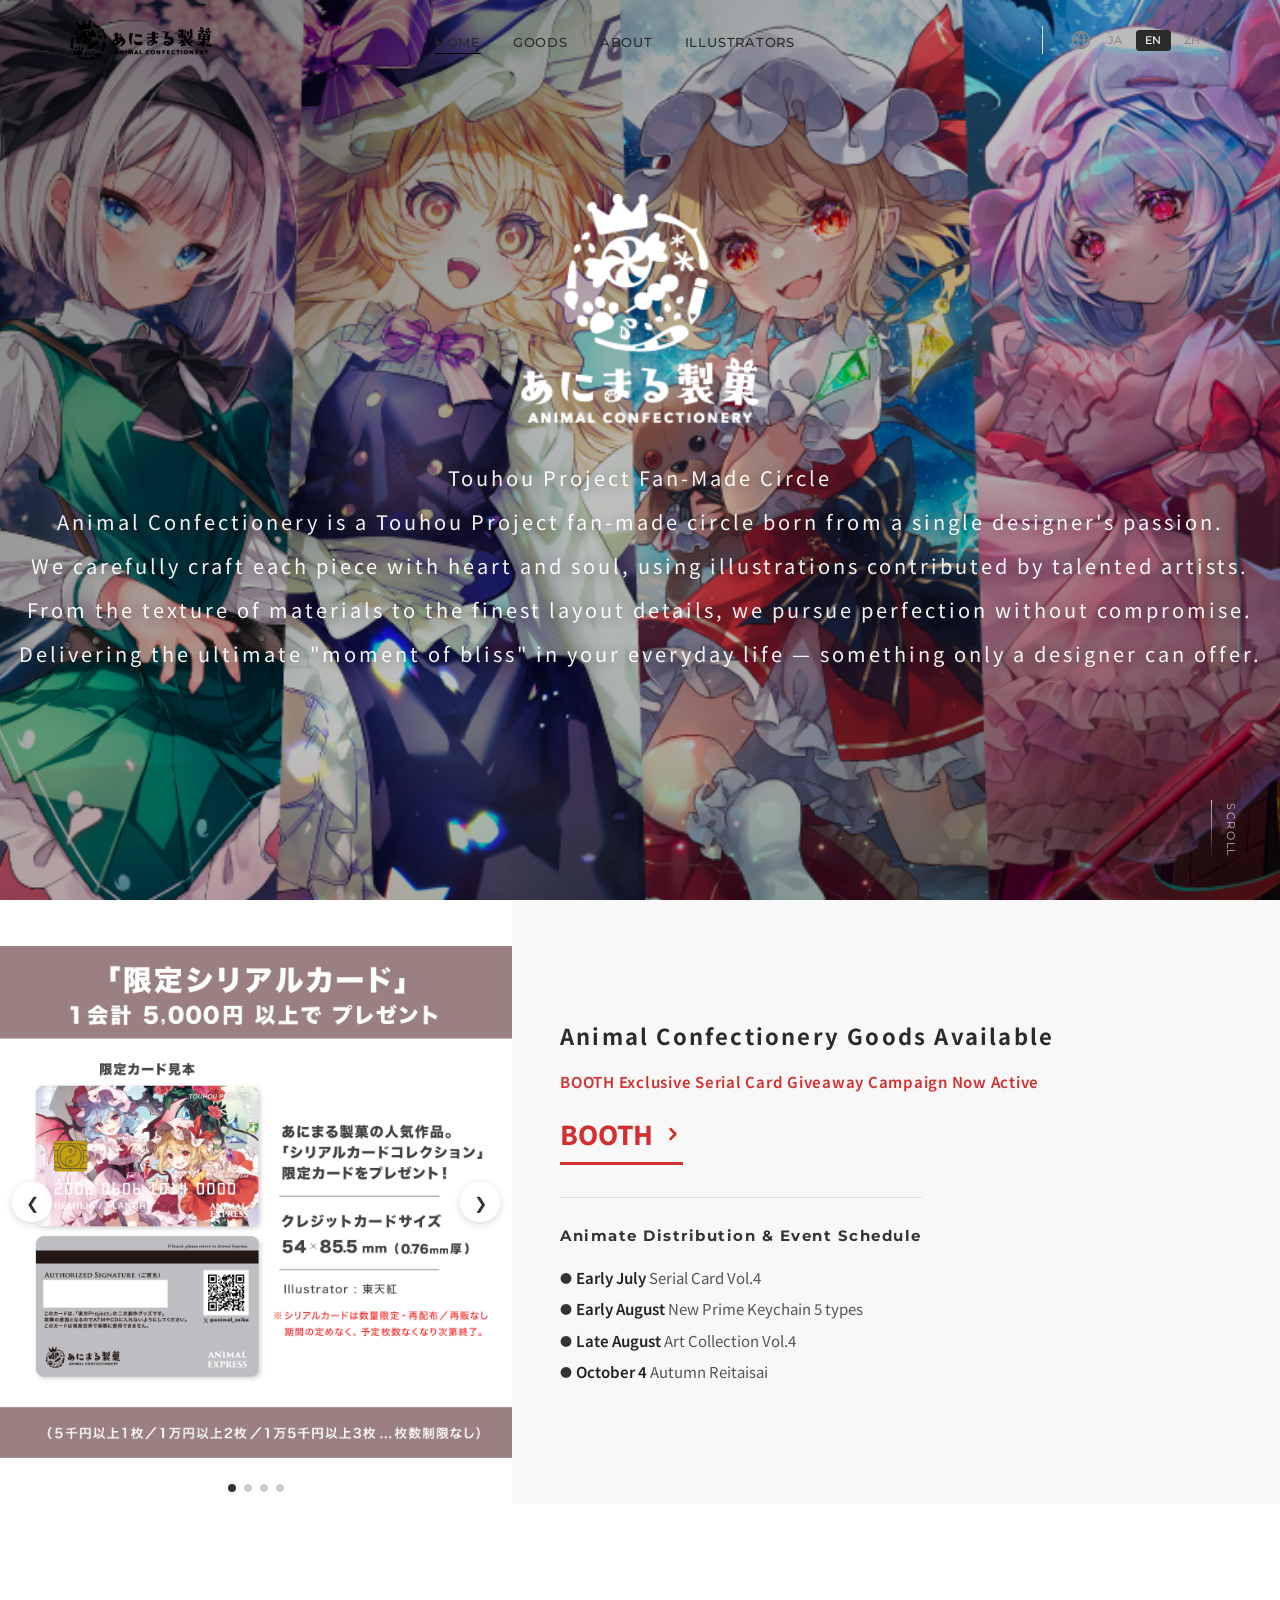
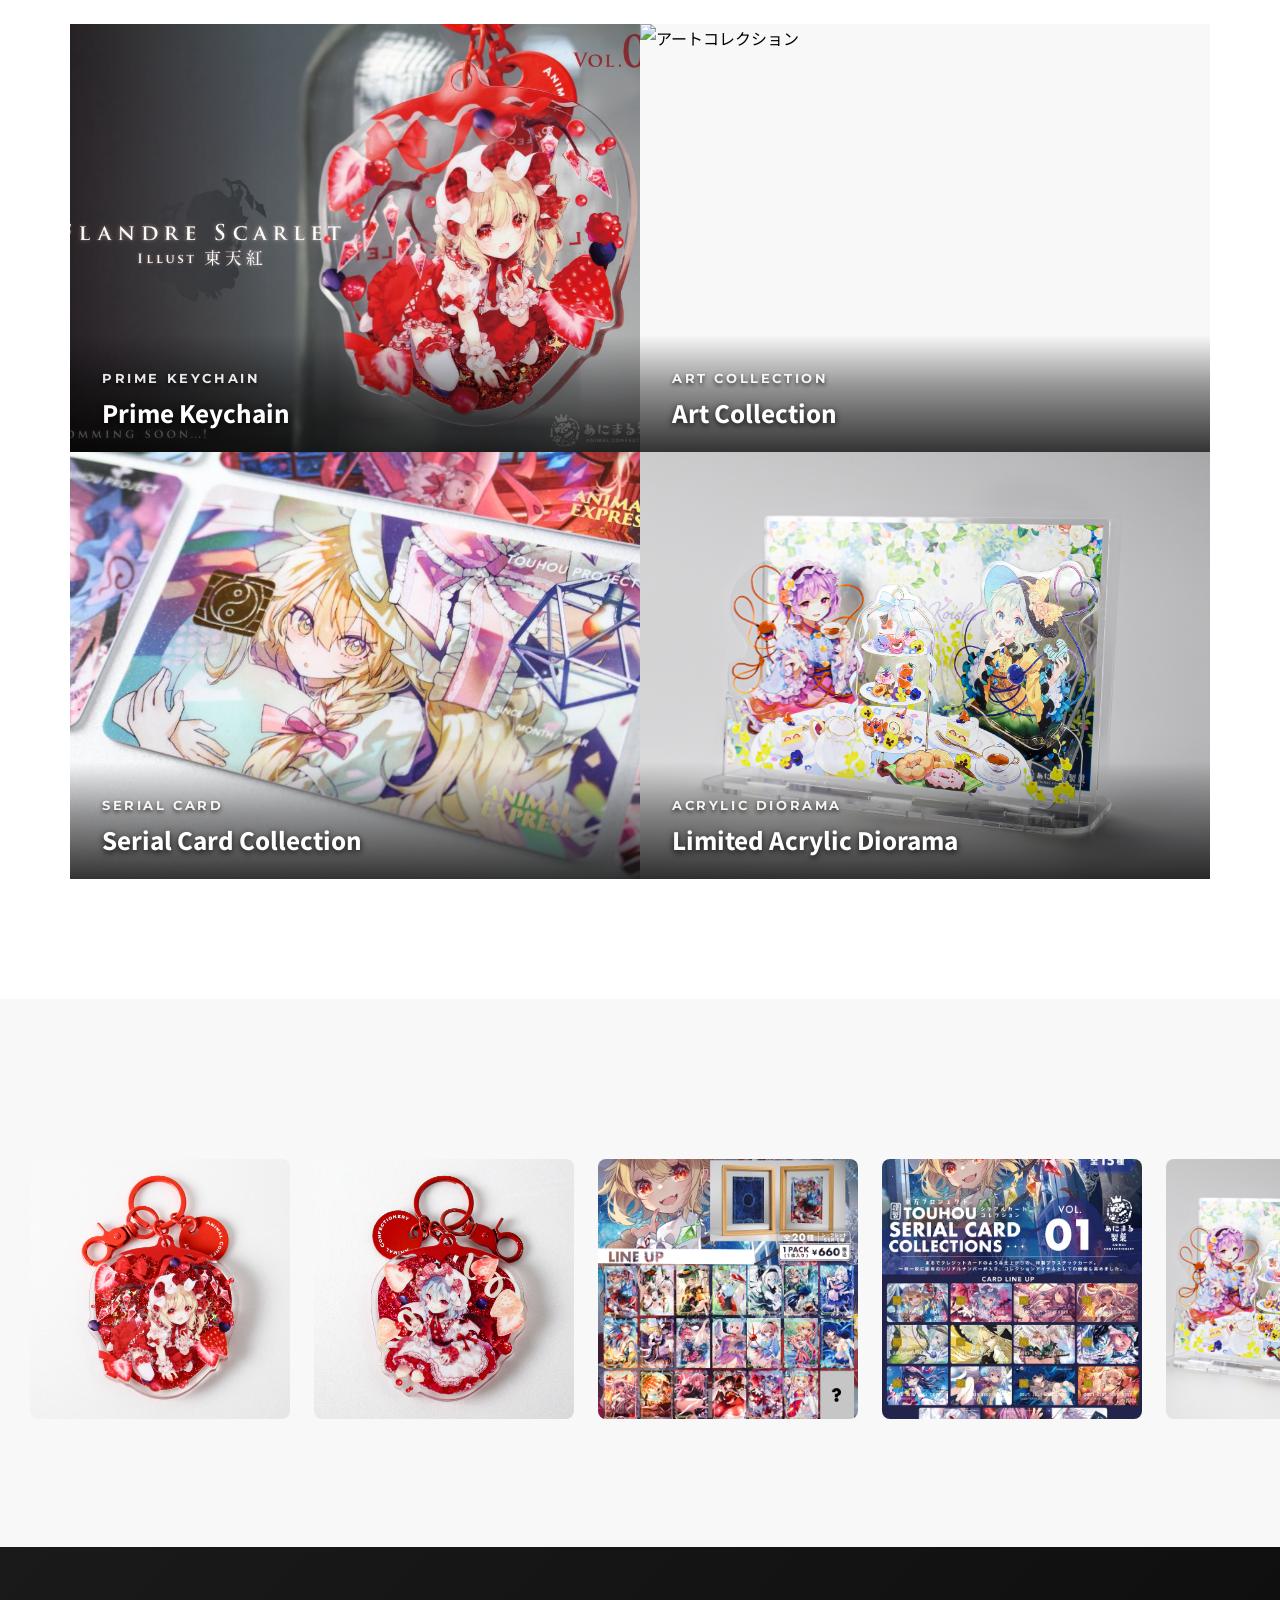
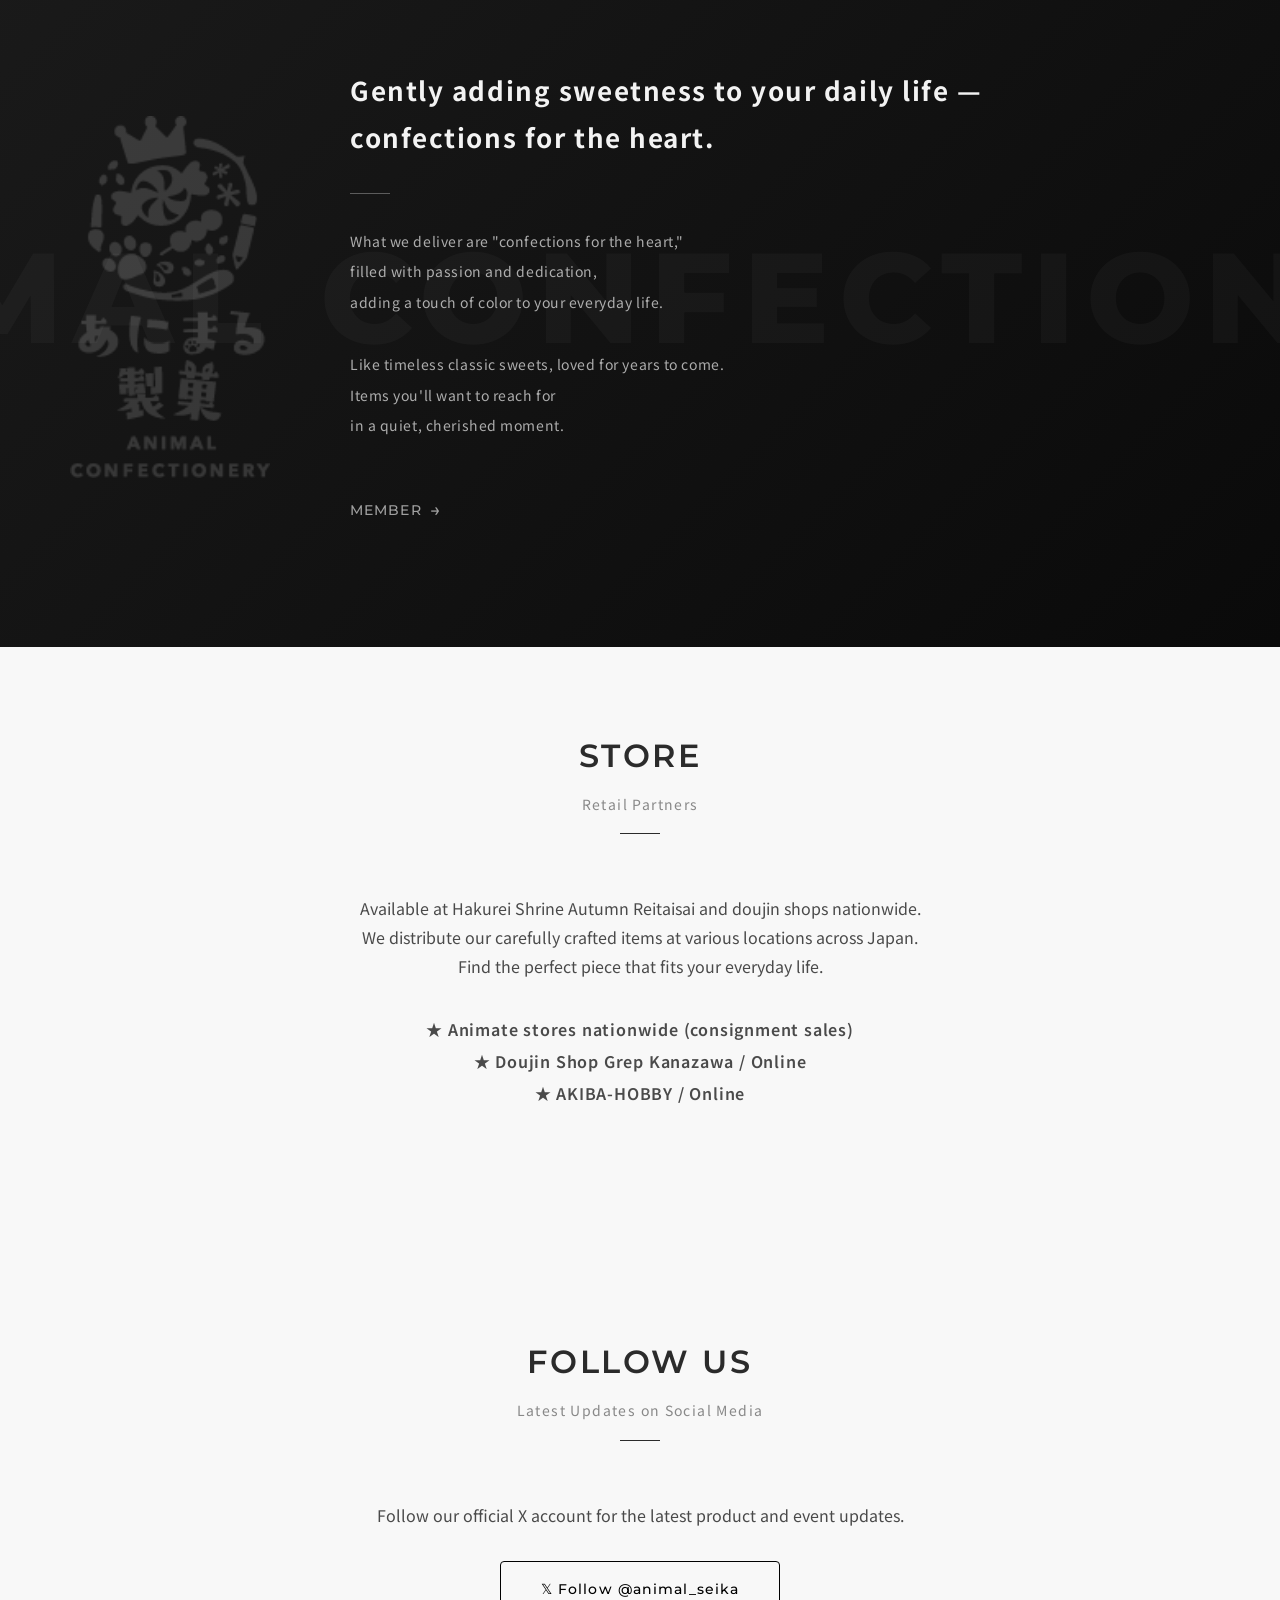
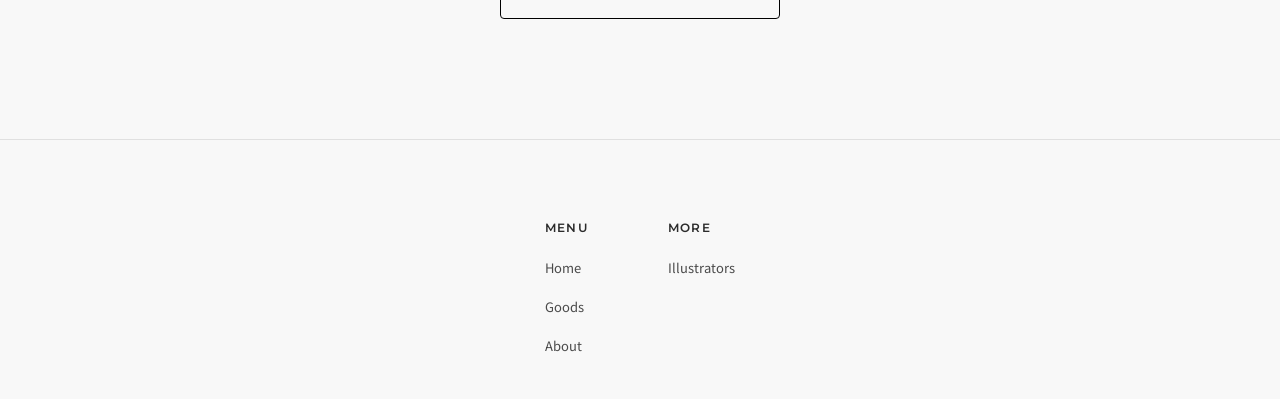
==== index.html @ e7dd7e33 "キャンペーン告知メッセージの微調整（「キャンペーン」の文言を追記）" ====
<!DOCTYPE html>
<html lang="ja">

<head>
  <!-- Google tag (gtag.js) -->
  <script async src="https://www.googletagmanager.com/gtag/js?id=G-QH9BFEZHKK"></script>
  <script>
    window.dataLayer = window.dataLayer || [];
    function gtag() { dataLayer.push(arguments); }
    gtag('js', new Date());

    gtag('config', 'G-QH9BFEZHKK');
  </script>
  <meta charset="UTF-8">
  <meta name="viewport" content="width=device-width, initial-scale=1.0">

  <!-- SEO メタタグ -->
  <title>あにまる製菓 | ANIMAL CONFECTIONERY - 東方Project二次創作グッズサークル</title>
  <meta name="description"
    content="あにまる製菓は東方Project二次創作グッズサークルです。厳選されたイラストとこだわりの質感で、日常にほどける「心の休息」をお届けします。全国のアニメイト様でお取り扱い中。">
  <meta name="keywords"
    content="あにまる製菓, ANIMAL CONFECTIONERY, 東方Project, 二次創作, グッズ, アートコレクション, プライムキーチェーン, 缶バッジ, アニメイト">

  <!-- OGP -->
  <meta property="og:title" content="あにまる製菓 | ANIMAL CONFECTIONERY">
  <meta property="og:description" content="東方Project二次創作グッズサークル。厳選されたイラストとこだわりの質感で、日常にほどける「心の休息」をお届けします。">
  <meta property="og:type" content="website">
  <meta property="og:url" content="https://animal-seika.com/">
  <meta property="og:image" content="rogo/アセット 2.png">
  <meta property="og:site_name" content="あにまる製菓">
  <meta property="og:locale" content="ja_JP">

  <!-- Twitter Card -->
  <meta name="twitter:card" content="summary_large_image">
  <meta name="twitter:site" content="@animal_seika">
  <meta name="twitter:title" content="あにまる製菓 | ANIMAL CONFECTIONERY">
  <meta name="twitter:description" content="東方Project二次創作グッズサークル。厳選されたイラストとこだわりの質感で、日常にほどける「心の休息」をお届けします。">

  <!-- ファビコン -->
  <link rel="icon" href="rogo/アセット 4.png" type="image/png">

  <!-- CSS -->
  <link rel="stylesheet" href="css/style.css?v=2">
  <link rel="stylesheet" href="css/home.css?v=2">

  <!-- 構造化データ (JSON-LD) -->
  <script type="application/ld+json">
  {
    "@context": "https://schema.org",
    "@type": "Organization",
    "name": "あにまる製菓",
    "alternateName": "ANIMAL CONFECTIONERY",
    "description": "東方Project二次創作グッズサークル。厳選されたイラストとこだわりの質感で、日常にほどける「心の休息」をお届けします。",
    "url": "https://animal-seika.com/",
    "logo": "rogo/アセット 2.png",
    "sameAs": [
      "https://x.com/animal_seika",
      "https://animal-seika.booth.pm/"
    ]
  }
  </script>
</head>

<body>

  <!-- ============================================================
       ヘッダー
       ============================================================ -->
  <header class="header header--transparent" id="header">
    <div class="header__inner">
      <a href="index.html" class="header__logo" aria-label="あにまる製菓 トップへ">
        <img src="rogo/アセット 1.png" alt="あにまる製菓 ロゴ" width="180" height="40">
      </a>
      <nav class="nav" aria-label="メインナビゲーション">
        <ul class="nav__list">
          <li><a href="index.html" class="nav__link nav__link--active">Home</a></li>
          <li><a href="products.html" class="nav__link">Goods</a></li>
          <li><a href="about.html" class="nav__link">About</a></li>

          <li><a href="illustrators.html" class="nav__link">Illustrators</a></li>

        </ul>
      </nav>
      <button class="hamburger" id="hamburger" aria-label="メニューを開く" aria-expanded="false">
        <span class="hamburger__line"></span>
        <span class="hamburger__line"></span>
        <span class="hamburger__line"></span>
      </button>
    </div>
  </header>

  <!-- モバイルナビゲーション -->
  <nav class="mobile-nav" id="mobile-nav" aria-label="モバイルナビゲーション">
    <ul class="mobile-nav__list">
      <li class="mobile-nav__item"><a href="index.html" class="mobile-nav__link">Home</a></li>
      <li class="mobile-nav__item"><a href="products.html" class="mobile-nav__link">Goods</a></li>
      <li class="mobile-nav__item"><a href="about.html" class="mobile-nav__link">About</a></li>

      <li class="mobile-nav__item"><a href="illustrators.html" class="mobile-nav__link">Illustrators</a></li>

    </ul>
  </nav>

  <!-- ============================================================
       メインコンテンツ
       ============================================================ -->
  <main>

    <!-- ── ヒーローセクション（フルスクリーン） ── -->
    <section class="home-hero" id="hero">
      <div class="home-hero__slider" id="hero-slider">
        <div class="home-hero__slide home-hero__slide--active" style="background-image:url('ヒーローセクション/ヘッダー.jpg');">
        </div>
        <div class="home-hero__slide" style="background-image:url('ヒーローセクション/IMG_4796.jpg');"></div>
        <div class="home-hero__slide" style="background-image:url('ヒーローセクション/IMG_4798.jpg');">
        </div>
        <div class="home-hero__slide" style="background-image:url('ヒーローセクション/IMG_4800.jpg');">
        </div>
      </div>
      <!-- ヒーローオーバーレイ -->
      <div class="home-hero__overlay">
        <div class="home-hero__content">
          <img src="rogo/アセット 3.png" alt="あにまる製菓" class="home-hero__logo">
          <p class="home-hero__catch" data-i18n="home.hero.catch">
            東方project二次創作サークル<br>
            あにまる製菓は、一人のデザイナーの「好き」から始まった東方Project二次創作サークルです。<br>
            絵師様からご寄稿頂いたイラストを、デザイナーが魂を込めて、一品一品丁寧に仕立てます。<br>
            素材の質感からレイアウトの細部まで、納得いくまでこだわり抜く。<br>
            デザイナーだからこそ届けられる、日常にほどける「最高の休息」をあなたに。
          </p>
        </div>
      </div>
      <!-- スクロール誘導 -->
      <a href="#topics" class="home-hero__scroll">
        <span>SCROLL</span>
        <span class="home-hero__scroll-line"></span>
      </a>
    </section>

    <!-- ── TOPICSセクション ── -->
    <section class="home-topics" id="topics">
      <div class="home-topics__inner">

        <!-- 左：スライダー（3月 → 4月） -->
        <div class="home-topics__main" id="topics-slider" style="position: relative; overflow: hidden;">
          <div id="topics-slider-track"
            style="display: flex; width: 400%; transition: transform 0.6s cubic-bezier(0.25, 1, 0.5, 1); height: 100%;">

            <!-- スライド 1: 限定シリアルカードキャンペーン -->
            <div
              style="width: calc(100% / 4); flex-shrink: 0; height: 100%; background: #fff; display: flex; align-items: center; justify-content: center; padding: 0;">
              <img src="イベント/限定シリアルカード.jpg" alt="限定シリアルカード" style="width: 100%; height: 100%; object-fit: contain;">
            </div>

            <!-- スライド 2: 東天紅シリアルカードBOXキャンペーン -->
            <div
              style="width: calc(100% / 4); flex-shrink: 0; height: 100%; background: #fff; display: flex; align-items: center; justify-content: center; padding: 0;">
              <img src="イベント/c24a9b073c1451b1.jpg" alt="東天紅シリアルカードコレクション" style="width: 100%; height: 100%; object-fit: contain;">
            </div>

            <!-- スライド 3: 7月カレンダー -->
            <div
              style="width: calc(100% / 4); flex-shrink: 0; height: 100%; background: #fff; display: flex; align-items: center; justify-content: center; padding: 32px;">
              <div style="width: 100%; max-width: 380px;">
                <div
                  style="text-align: center; font-family: 'Montserrat', sans-serif; font-weight: 700; font-size: 20px; color: #222; margin-bottom: 20px; letter-spacing: 0.08em;">
                  July <span style="font-size: 28px;">7</span> <span
                    style="font-size: 14px; font-weight: 400; color: #999;">2026</span>
                </div>
                <table
                  style="width: 100%; text-align: center; border-collapse: collapse; font-size: 15px; color: #444; font-family: 'Montserrat', 'Noto Sans JP', sans-serif;">
                  <thead>
                    <tr style="border-bottom: 2px solid #e0e0e0;">
                      <th style="color: #d32f2f; font-weight: 600; padding: 8px 4px;" data-i18n="cal.sun">日</th>
                      <th style="font-weight: 600; padding: 8px 4px;" data-i18n="cal.mon">月</th>
                      <th style="font-weight: 600; padding: 8px 4px;" data-i18n="cal.tue">火</th>
                      <th style="font-weight: 600; padding: 8px 4px;" data-i18n="cal.wed">水</th>
                      <th style="font-weight: 600; padding: 8px 4px;" data-i18n="cal.thu">木</th>
                      <th style="font-weight: 600; padding: 8px 4px;" data-i18n="cal.fri">金</th>
                      <th style="color: #1976d2; font-weight: 600; padding: 8px 4px;" data-i18n="cal.sat">土</th>
                    </tr>
                  </thead>
                  <tbody>
                    <tr>
                      <td style="padding: 10px 4px;"></td>
                      <td style="padding: 10px 4px;"></td>
                      <td style="padding: 10px 4px;"></td>
                      <td style="padding: 10px 4px;">1</td>
                      <td style="padding: 10px 4px;">2</td>
                      <td style="padding: 10px 4px;">3</td>
                      <td style="color: #1976d2; padding: 10px 4px;">4</td>
                    </tr>
                    <tr>
                      <td style="color: #d32f2f; padding: 10px 4px;">5</td>
                      <td style="padding: 10px 4px;">6</td>
                      <td style="padding: 10px 4px;">7</td>
                      <td style="padding: 10px 4px;">8</td>
                      <td style="padding: 10px 4px;">9</td>
                      <td style="padding: 10px 4px;">10</td>
                      <td style="color: #1976d2; padding: 10px 4px;">11</td>
                    </tr>
                    <tr>
                      <td style="color: #d32f2f; padding: 10px 4px;">12</td>
                      <td style="padding: 10px 4px;">13</td>
                      <td style="padding: 10px 4px;">14</td>
                      <td style="padding: 10px 4px;">15</td>
                      <td style="padding: 10px 4px;">16</td>
                      <td style="padding: 10px 4px;">17</td>
                      <td style="color: #1976d2; padding: 10px 4px;">18</td>
                    </tr>
                    <tr>
                      <td style="color: #d32f2f; padding: 10px 4px;">19</td>
                      <td style="color: #d32f2f; padding: 10px 4px;">20</td>
                      <td style="padding: 10px 4px;">21</td>
                      <td style="padding: 10px 4px;">22</td>
                      <td style="padding: 10px 4px;">23</td>
                      <td style="padding: 10px 4px;">24</td>
                      <td style="color: #1976d2; padding: 10px 4px;">25</td>
                    </tr>
                    <tr>
                      <td style="color: #d32f2f; padding: 10px 4px;">26</td>
                      <td style="padding: 10px 4px;">27</td>
                      <td style="padding: 10px 4px;">28</td>
                      <td style="padding: 10px 4px;">29</td>
                      <td style="padding: 10px 4px;">30</td>
                      <td style="padding: 10px 4px;">31</td>
                      <td></td>
                    </tr>
                    <tr>
                      <td style="padding: 10px 4px;">&nbsp;</td>
                      <td></td>
                      <td></td>
                      <td></td>
                      <td></td>
                      <td></td>
                      <td></td>
                    </tr>
                  </tbody>
                </table>
              </div>
            </div>

            <!-- スライド 4: 8月カレンダー -->
            <div
              style="width: calc(100% / 4); flex-shrink: 0; height: 100%; background: #fff; display: flex; align-items: center; justify-content: center; padding: 32px;">
              <div style="width: 100%; max-width: 380px;">
                <div
                  style="text-align: center; font-family: 'Montserrat', sans-serif; font-weight: 700; font-size: 20px; color: #222; margin-bottom: 20px; letter-spacing: 0.08em;">
                  August <span style="font-size: 28px;">8</span> <span
                    style="font-size: 14px; font-weight: 400; color: #999;">2026</span>
                </div>
                <table
                  style="width: 100%; text-align: center; border-collapse: collapse; font-size: 15px; color: #444; font-family: 'Montserrat', 'Noto Sans JP', sans-serif;">
                  <thead>
                    <tr style="border-bottom: 2px solid #e0e0e0;">
                      <th style="color: #d32f2f; font-weight: 600; padding: 8px 4px;" data-i18n="cal.sun">日</th>
                      <th style="font-weight: 600; padding: 8px 4px;" data-i18n="cal.mon">月</th>
                      <th style="font-weight: 600; padding: 8px 4px;" data-i18n="cal.tue">火</th>
                      <th style="font-weight: 600; padding: 8px 4px;" data-i18n="cal.wed">水</th>
                      <th style="font-weight: 600; padding: 8px 4px;" data-i18n="cal.thu">木</th>
                      <th style="font-weight: 600; padding: 8px 4px;" data-i18n="cal.fri">金</th>
                      <th style="color: #1976d2; font-weight: 600; padding: 8px 4px;" data-i18n="cal.sat">土</th>
                    </tr>
                  </thead>
                  <tbody>
                    <tr>
                      <td style="padding: 10px 4px;"></td>
                      <td style="padding: 10px 4px;"></td>
                      <td style="padding: 10px 4px;"></td>
                      <td style="padding: 10px 4px;"></td>
                      <td style="padding: 10px 4px;"></td>
                      <td style="padding: 10px 4px;"></td>
                      <td style="color: #1976d2; padding: 10px 4px;">1</td>
                    </tr>
                    <tr>
                      <td style="color: #d32f2f; padding: 10px 4px;">2</td>
                      <td style="padding: 10px 4px;">3</td>
                      <td style="padding: 10px 4px;">4</td>
                      <td style="padding: 10px 4px;">5</td>
                      <td style="padding: 10px 4px;">6</td>
                      <td style="padding: 10px 4px;">7</td>
                      <td style="color: #1976d2; padding: 10px 4px;">8</td>
                    </tr>
                    <tr>
                      <td style="color: #d32f2f; padding: 10px 4px;">9</td>
                      <td style="padding: 10px 4px;">10</td>
                      <td style="color: #d32f2f; padding: 10px 4px;">11</td>
                      <td style="padding: 10px 4px;">12</td>
                      <td style="padding: 10px 4px;">13</td>
                      <td style="padding: 10px 4px;">14</td>
                      <td style="color: #1976d2; padding: 10px 4px;">15</td>
                    </tr>
                    <tr>
                      <td style="color: #d32f2f; padding: 10px 4px;">16</td>
                      <td style="padding: 10px 4px;">17</td>
                      <td style="padding: 10px 4px;">18</td>
                      <td style="padding: 10px 4px;">19</td>
                      <td style="padding: 10px 4px;">20</td>
                      <td style="padding: 10px 4px;">21</td>
                      <td style="color: #1976d2; padding: 10px 4px;">22</td>
                    </tr>
                    <tr>
                      <td style="color: #d32f2f; padding: 10px 4px;">23</td>
                      <td style="padding: 10px 4px;">24</td>
                      <td style="padding: 10px 4px;">25</td>
                      <td style="padding: 10px 4px;">26</td>
                      <td style="padding: 10px 4px;">27</td>
                      <td style="padding: 10px 4px;">28</td>
                      <td style="color: #1976d2; padding: 10px 4px;">29</td>
                    </tr>
                    <tr>
                      <td style="color: #d32f2f; padding: 10px 4px;">30</td>
                      <td style="padding: 10px 4px;">31</td>
                      <td></td>
                      <td></td>
                      <td></td>
                      <td></td>
                      <td></td>
                    </tr>
                    <tr>
                      <td style="padding: 10px 4px;">&nbsp;</td>
                      <td></td>
                      <td></td>
                      <td></td>
                      <td></td>
                      <td></td>
                      <td></td>
                    </tr>
                  </tbody>
                </table>
              </div>
            </div>

          </div>

          <!-- スライダー操作ボタン -->
          <button id="topics-slider-prev" aria-label="前のスライド"
            style="position: absolute; left: 12px; top: 50%; transform: translateY(-50%); width: 40px; height: 40px; border-radius: 50%; background: rgba(255,255,255,0.9); box-shadow: 0 2px 8px rgba(0,0,0,0.15); border: none; font-size: 16px; cursor: pointer; color: #333; z-index: 10; display: flex; justify-content: center; align-items: center; transition: all 0.3s;"
            onmouseover="this.style.background='#fff'; this.style.transform='translateY(-50%) scale(1.1)';"
            onmouseout="this.style.background='rgba(255,255,255,0.9)'; this.style.transform='translateY(-50%) scale(1)';">❮</button>
          <button id="topics-slider-next" aria-label="次のスライド"
            style="position: absolute; right: 12px; top: 50%; transform: translateY(-50%); width: 40px; height: 40px; border-radius: 50%; background: rgba(255,255,255,0.9); box-shadow: 0 2px 8px rgba(0,0,0,0.15); border: none; font-size: 16px; cursor: pointer; color: #333; z-index: 10; display: flex; justify-content: center; align-items: center; transition: all 0.3s;"
            onmouseover="this.style.background='#fff'; this.style.transform='translateY(-50%) scale(1.1)';"
            onmouseout="this.style.background='rgba(255,255,255,0.9)'; this.style.transform='translateY(-50%) scale(1)';">❯</button>

          <!-- スライドインジケーター -->
          <div id="topics-slider-dots"
            style="position: absolute; bottom: 12px; left: 50%; transform: translateX(-50%); display: flex; gap: 8px; z-index: 10;">
            <span class="slider-dot"
              style="width: 8px; height: 8px; border-radius: 50%; background: #333; cursor: pointer; transition: all 0.3s;"></span>
            <span class="slider-dot"
              style="width: 8px; height: 8px; border-radius: 50%; background: #ccc; cursor: pointer; transition: all 0.3s;"></span>
            <span class="slider-dot"
              style="width: 8px; height: 8px; border-radius: 50%; background: #ccc; cursor: pointer; transition: all 0.3s;"></span>
            <span class="slider-dot"
              style="width: 8px; height: 8px; border-radius: 50%; background: #ccc; cursor: pointer; transition: all 0.3s;"></span>
          </div>

          <!-- スライダー用スクリプト -->
          <script>
            document.addEventListener('DOMContentLoaded', function () {
              const track = document.getElementById('topics-slider-track');
              const prevBtn = document.getElementById('topics-slider-prev');
              const nextBtn = document.getElementById('topics-slider-next');
              const dots = document.querySelectorAll('#topics-slider-dots .slider-dot');
              const totalSlides = 4;
              let current = 0;

              function goTo(index) {
                current = index;
                // 各スライドは全体幅の1/4なので、パーセント = index * (100 / 4)
                track.style.transform = 'translateX(-' + (current * (100 / 4)) + '%)';
                dots.forEach(function (dot, i) {
                  dot.style.background = (i === current) ? '#333' : '#ccc';
                });
              }

              prevBtn.addEventListener('click', function () {
                goTo(current <= 0 ? totalSlides - 1 : current - 1);
              });
              nextBtn.addEventListener('click', function () {
                goTo(current >= totalSlides - 1 ? 0 : current + 1);
              });
              dots.forEach(function (dot, i) {
                dot.addEventListener('click', function () { goTo(i); });
              });
            });
          </script>
        </div>

        <!-- 右：テキスト＆注釈（固定表示） -->
        <div class="home-topics__side"
          style="display: flex; flex-direction: column; justify-content: center; padding: 32px 48px; text-align: left; align-items: flex-start;">
          <h2 class="home-topics__heading" style="text-align: left; margin-bottom: 8px;">
            <span class="home-topics__heading-ja" data-i18n="home.topics.goods"
              style="font-size: 22px; font-weight: 700; color: var(--color-heading); letter-spacing: 0.1em; line-height: 1.5; margin: 0; display: block; margin-bottom: 8px;">あにまる製菓グッズ頒布中</span>
          </h2>
          <!-- BOOTH限定キャンペーンメッセージ -->
          <div data-i18n="home.topics.sub_message" style="font-size: 15px; font-weight: 600; color: #d32f2f; margin-bottom: 16px; letter-spacing: 0.05em;">
            BOOTH限定シリアルカードプレゼントキャンペーン開催中
          </div>
          <a href="https://animal-seika.booth.pm/" target="_blank" rel="noopener noreferrer"
            style="display: inline-flex; align-items: center; gap: 8px; margin-bottom: 32px; font-size: 26px; font-weight: 800; color: #d32f2f; text-decoration: none; border-bottom: 3px solid #d32f2f; padding-bottom: 4px; transition: opacity 0.3s ease;"
            onmouseover="this.style.opacity=0.6" onmouseout="this.style.opacity=1">
            BOOTH
            <svg width="20" height="20" viewBox="0 0 24 24" fill="none" stroke="currentColor" stroke-width="3"
              stroke-linecap="round" stroke-linejoin="round" style="margin-left: 2px;">
              <polyline points="9 18 15 12 9 6"></polyline>
            </svg>
          </a>

          <!-- 注釈スペース（常に表示） -->
          <div style="border-top: 1px solid #e0e0e0; padding-top: 24px;">
            <div data-i18n="home.topics.schedule.title"
              style="font-family: 'Montserrat', 'Noto Sans JP', sans-serif; font-weight: 700; font-size: 15px; color: #333; letter-spacing: 0.1em; margin-bottom: 16px;">
              アニメイト頒布・イベントSchedule</div>
            <ul style="list-style: none; padding: 0; margin: 0; font-size: 15px; color: #555; line-height: 1.7;">
              <li style="padding-left: 16px; position: relative; margin-bottom: 6px;">
                <span style="position: absolute; left: 0; top: 3px; font-size: 12px; color: #333;">●</span>
                <span data-i18n="home.topics.schedule.new1"><span style="font-weight: 600; color: #222;">7月上旬</span> シリアルカードVol.4</span>
              </li>
              <li style="padding-left: 16px; position: relative; margin-bottom: 6px;">
                <span style="position: absolute; left: 0; top: 3px; font-size: 12px; color: #333;">●</span>
                <span data-i18n="home.topics.schedule.new2"><span style="font-weight: 600; color: #222;">8月上旬</span> プライムキーチェーン新作5種</span>
              </li>
              <li style="padding-left: 16px; position: relative; margin-bottom: 6px;">
                <span style="position: absolute; left: 0; top: 3px; font-size: 12px; color: #333;">●</span>
                <span data-i18n="home.topics.schedule.new3"><span style="font-weight: 600; color: #222;">8月下旬</span> アートコレクション第4弾</span>
              </li>
              <li style="padding-left: 16px; position: relative;">
                <span style="position: absolute; left: 0; top: 3px; font-size: 12px; color: #333;">●</span>
                <span data-i18n="home.topics.schedule.event1"><span style="font-weight: 600; color: #222;">10月4日</span> 博麗神社秋季例大祭</span>
              </li>
            </ul>
          </div>
        </div>

      </div>
    </section>

    <!-- ── LINE UP（商品カテゴリ） ── -->
    <section class="home-lineup fade-in" id="lineup">
      <div class="home-lineup__grid">
        <!-- カテゴリカード 1 -->
        <a href="products.html?category=keychain" class="home-lineup__card">
          <div class="home-lineup__card-img">
            <img src="images/products/keychain/e5d7de2c-8a97-4b91-877f-d97f988c6e48.jpg" alt="プライムキーチェーン"
              loading="lazy">
          </div>
          <div class="home-lineup__card-body">
            <span class="home-lineup__card-en">PRIME KEYCHAIN</span>
            <h3 class="home-lineup__card-title" data-i18n="home.lineup.keychain">プライムキーチェーン</h3>
          </div>
        </a>
        <!-- カテゴリカード 2 -->
        <a href="products.html?category=art" class="home-lineup__card">
          <div class="home-lineup__card-img">
            <img src="images/products/art/IMG_3992.jpg" alt="アートコレクション" loading="lazy">
          </div>
          <div class="home-lineup__card-body">
            <span class="home-lineup__card-en">ART COLLECTION</span>
            <h3 class="home-lineup__card-title" data-i18n="home.lineup.art">アートコレクション</h3>
          </div>
        </a>
        <!-- カテゴリカード 3 -->
        <a href="products.html?category=serial" class="home-lineup__card">
          <div class="home-lineup__card-img">
            <img src="images/products/card/x-product-photo-3.jpg" alt="シリアルカードコレクション" loading="lazy">
          </div>
          <div class="home-lineup__card-body">
            <span class="home-lineup__card-en">SERIAL CARD</span>
            <h3 class="home-lineup__card-title" data-i18n="home.lineup.serial">シリアルカードコレクション</h3>
          </div>
        </a>
        <!-- カテゴリカード 4 -->
        <a href="products.html?category=diorama" class="home-lineup__card">
          <div class="home-lineup__card-img">
            <img src="images/products/diorama/acrylic-diorama-01-satokoi-hd%20(2).jpg" alt="アクリルジオラマ" loading="lazy">
          </div>
          <div class="home-lineup__card-body">
            <span class="home-lineup__card-en">ACRYLIC DIORAMA</span>
            <h3 class="home-lineup__card-title" data-i18n="home.lineup.diorama">限定アクリルジオラマ</h3>
          </div>
        </a>
      </div>
    </section>

    <!-- ── PICK UP（おすすめ商品スライダー） ── -->
    <section class="home-pickup fade-in" id="pickup">
      <div class="home-pickup__track-wrap">
        <div class="home-pickup__track" id="pickup-track">
          <!-- 商品 1 -->
          <a href="products.html" class="home-pickup__item">
            <div class="home-pickup__img"><img src="images/products/keychain/prime-keychain-01-flan-hd.jpg"
                alt="プライムキーチェーン フランドール" loading="lazy"></div>

          </a>
          <!-- 商品 2 -->
          <a href="products.html" class="home-pickup__item">
            <div class="home-pickup__img"><img src="images/products/keychain/prime-keychain-remi.jpg"
                alt="プライムキーチェーン レミリア" loading="lazy"></div>

          </a>
          <!-- 商品 3 -->
          <a href="products.html" class="home-pickup__item">
            <div class="home-pickup__img"><img src="images/products/art/art-collection-vol01-box-hd.jpg"
                alt="アートコレクション 第1弾" loading="lazy"></div>

          </a>
          <!-- 商品 4 -->
          <a href="products.html" class="home-pickup__item">
            <div class="home-pickup__img"><img src="images/products/card/serial-card-vol01-box-hd.jpg" alt="シリアルカード 第1弾"
                loading="lazy"></div>

          </a>
          <!-- 商品 5 -->
          <a href="products.html" class="home-pickup__item">
            <div class="home-pickup__img"><img src="images/products/diorama/acrylic-diorama-01-satokoi-hd%20(2).jpg"
                alt="アクリルジオラマ さとこいお茶会" loading="lazy">
            </div>

          </a>
          <!-- 商品 6 -->
          <a href="products.html" class="home-pickup__item">
            <div class="home-pickup__img"><img src="images/products/その他/アクリルスタンド.jpg" alt="アクリルスタンド" loading="lazy">
            </div>

          </a>
          <!-- 商品 7 -->
          <a href="products.html" class="home-pickup__item">
            <div class="home-pickup__img"><img src="images/products/その他/アルバム.jpg" alt="アルバム" loading="lazy"></div>

          </a>
        </div>
      </div>
    </section>

    <!-- ── PHILOSOPHY（理念セクション） ── -->
    <section class="home-philosophy fade-in" id="philosophy">
      <div class="home-philosophy__bg-text">ANIMAL CONFECTIONERY</div>
      <div class="container">
        <div class="home-philosophy__inner">
          <div class="home-philosophy__logo">
            <img src="rogo/アセット 2.png" alt="あにまる製菓" loading="lazy">
          </div>
          <div class="home-philosophy__body">
            <h2 class="home-philosophy__title" data-i18n="home.philosophy.title">日々の生活にそっと甘さを添える、<br>心のお菓子。</h2>
            <div class="home-philosophy__divider"></div>
            <p class="home-philosophy__text" data-i18n="home.philosophy.text">
              私たちが届けるのは、想いとこだわりが詰まった、<br>
              日常にほんの少しの彩りを添える「心のお菓子」。<br><br>
              定番のお菓子のように、長く愛される一品を。<br>
              ふとした瞬間に手に取りたくなる、<br>
              そんなアイテムを丁寧に製作しています。
            </p>
            <a href="about.html#members" class="more-link" style="margin-top:32px;">
              MEMBER <span class="more-link__arrow">→</span>
            </a>
          </div>
        </div>
      </div>
    </section>

    <!-- ── STORE（委託販売） ── -->
    <section class="section fade-in" id="store" style="background:var(--color-light-gray-bg); padding: 80px 0;">
      <div class="container">
        <div class="section-title">
          <span class="section-title__en" data-i18n="home.store.title.en">STORE</span>
          <span class="section-title__ja" data-i18n="home.store.title.ja">頒布店舗</span>
          <span class="section-title__line"></span>
        </div>

        <div style="max-width: 800px; margin: 0 auto; text-align: center;">
          <p style="color: var(--color-body); margin-bottom: 32px; line-height: 1.8;" data-i18n="home.store.desc">
            博麗神社秋季例大祭、そして全国の同人ショップ・専門店にて。<br>
            あにまる製菓のこだわりを詰め込んだ品々を、各地で頒布させていただいております。<br>
            あなたの日常に合う一品を、ぜひ見つけてみてください。
          </p>
          <p data-i18n="home.store.shops"
            style="color: var(--color-body); font-weight: 600; font-size: 16px; line-height: 2.0; letter-spacing: 0.05em;">
            ★アニメイト 各店舗（委託販売）<br>
            ★同人ショップGrep金沢店 / <a href="https://www.grep-tsuhan.net/?mode=grp&gid=2930825&sort=n" target="_blank" rel="noopener noreferrer" class="shop-link">オンライン</a><br>
            ★AKIBAｰHOBBY / <a href="https://shop.akbh.jp/collections/vendors?q=%E3%81%82%E3%81%AB%E3%81%BE%E3%82%8B%E8%A3%BD%E8%8F%93&sort_by=manual" target="_blank" rel="noopener noreferrer" class="shop-link">オンライン</a>
          </p>
        </div>
      </div>
    </section>

    <!-- ── SNS連携 ── -->
    <section class="section section--gray fade-in" id="sns">
      <div class="container">
        <div class="section-title">
          <span class="section-title__en" data-i18n="home.sns.title.en">Follow Us</span>
          <span class="section-title__ja" data-i18n="home.sns.title.ja">最新情報はSNSで</span>
          <span class="section-title__line"></span>
        </div>
        <div class="text-center">
          <p style="color: var(--color-body); margin-bottom: 32px;" data-i18n="home.sns.desc">
            新作情報やイベント情報は公式Xで随時お知らせしています。
          </p>
          <a href="https://x.com/animal_seika" class="btn btn--secondary" target="_blank" rel="noopener noreferrer"
            data-i18n="home.sns.btn">
            𝕏 @animal_seika をフォロー
          </a>
        </div>
      </div>
    </section>

  </main>

  <!-- ============================================================
       フッター
       ============================================================ -->
  <footer class="footer" id="footer">
    <div class="footer__inner">

      <div class="footer__nav">
        <div>
          <h4 class="footer__nav-title">Menu</h4>
          <ul class="footer__nav-list">
            <li><a href="index.html" class="footer__nav-link">Home</a></li>
            <li><a href="products.html" class="footer__nav-link">Goods</a></li>
            <li><a href="about.html" class="footer__nav-link">About</a></li>

          </ul>
        </div>
        <div>
          <h4 class="footer__nav-title">More</h4>
          <ul class="footer__nav-list">
            <li><a href="illustrators.html" class="footer__nav-link">Illustrators</a></li>

          </ul>
        </div>

      </div>
    </div>
  </footer>

  <!-- スクロールトップボタン -->
  <button class="scroll-top" id="scroll-top" aria-label="ページトップに戻る">↑</button>

  <!-- JavaScript -->
  <script src="js/main.js"></script>
  <script src="js/home.js"></script>
  <!-- 多言語対応 -->
  <script src="js/i18n.js"></script>
  <script src="js/lang-switcher.js"></script>
</body>

</html>
---- css/style.css ----
/* ============================================================
   あにまる製菓 - ANIMAL CONFECTIONERY
   デザインシステム CSS
   モノトーン・ギャラリースタイル
   ============================================================ */

/* ── Google Fonts 読み込み ── */
@import url('https://fonts.googleapis.com/css2?family=Montserrat:wght@300;400;500;600;700&family=Noto+Sans+JP:wght@300;400;500;600;700&display=swap');

/* ============================================================
   1. CSS カスタムプロパティ（デザイントークン）
   ============================================================ */
:root {
  /* --- カラーパレット（モノトーン） --- */
  --color-white: #FFFFFF;
  --color-off-white: #FAFAFA;
  --color-light-gray-bg: #F8F8F8;
  --color-border: #E0E0E0;
  --color-disabled: #CCCCCC;
  --color-caption: #888888;
  --color-note: #555555;
  --color-body: #4A4A4A;
  --color-icon: #4A4A4A;
  --color-heading: #2B2B2B;
  --color-dark-gray: #333333;
  --color-hover: #666666;
  --color-black: #000000;

  /* --- アクセントカラー（3周年キャンペーン用・赤） --- */
  --color-accent: #E53935;
  --color-accent-dark: #C62828;
  --color-accent-light: #FFCDD2;

  /* --- タイポグラフィ --- */
  --font-heading: 'Montserrat', 'Noto Sans JP', sans-serif;
  --font-body: 'Noto Sans JP', 'Montserrat', sans-serif;

  /* --- フォントサイズ（PC） --- */
  --fs-h1: 40px;
  --fs-h2: 32px;
  --fs-h3: 24px;
  --fs-h4: 20px;
  --fs-body: 16px;
  --fs-caption: 14px;
  --fs-note: 12px;

  /* --- 行間 --- */
  --lh-body: 1.8;
  --lh-heading: 1.4;

  /* --- 余白 --- */
  --space-section: 120px;
  --space-element: 60px;
  --space-content: 40px;
  --space-card: 30px;

  /* --- レイアウト --- */
  --container-max: 1200px;
  --gutter: 30px;

  /* --- ヘッダー --- */
  --header-height: 80px;

  /* --- シャドウ --- */
  --shadow-card: 0 2px 8px rgba(0, 0, 0, 0.08);
  --shadow-card-hover: 0 4px 16px rgba(0, 0, 0, 0.12);
  --shadow-header: 0 1px 4px rgba(0, 0, 0, 0.06);

  /* --- ボーダーラジアス --- */
  --radius-card: 8px;
  --radius-button: 4px;

  /* --- トランジション --- */
  --transition-base: 0.3s ease;
  --transition-slow: 0.5s ease;
}

/* ============================================================
   2. リセット & ベース
   ============================================================ */
*,
*::before,
*::after {
  margin: 0;
  padding: 0;
  box-sizing: border-box;
}

html {
  scroll-behavior: smooth;
  -webkit-text-size-adjust: 100%;
}

body {
  font-family: var(--font-body);
  font-size: var(--fs-body);
  font-weight: 400;
  line-height: var(--lh-body);
  color: var(--color-body);
  background-color: var(--color-white);
  -webkit-font-smoothing: antialiased;
  -moz-osx-font-smoothing: grayscale;
  overflow-x: hidden;
}

img {
  max-width: 100%;
  height: auto;
  display: block;
}

a {
  color: var(--color-black);
  text-decoration: none;
  transition: color var(--transition-base);
}

a:hover {
  color: var(--color-hover);
}

ul,
ol {
  list-style: none;
}

button {
  font-family: inherit;
  cursor: pointer;
  border: none;
  background: none;
}

/* ============================================================
   3. タイポグラフィ
   ============================================================ */
h1,
h2,
h3,
h4,
h5,
h6 {
  font-family: var(--font-heading);
  color: var(--color-heading);
  line-height: var(--lh-heading);
  font-weight: 600;
}

h1 {
  font-size: var(--fs-h1);
}

h2 {
  font-size: var(--fs-h2);
}

h3 {
  font-size: var(--fs-h3);
}

h4 {
  font-size: var(--fs-h4);
}

p {
  margin-bottom: 1.5em;
  color: var(--color-body);
}

.text-caption {
  font-size: var(--fs-caption);
  color: var(--color-caption);
}

.text-note {
  font-size: var(--fs-note);
  color: var(--color-note);
}

/* セクションタイトル（英語大文字 + 日本語サブタイトル） */
.section-title {
  text-align: center;
  margin-bottom: var(--space-element);
}

.section-title__en {
  display: block;
  font-family: var(--font-heading);
  font-size: var(--fs-h2);
  font-weight: 600;
  letter-spacing: 0.08em;
  color: var(--color-heading);
  text-transform: uppercase;
}

.section-title__ja {
  display: block;
  font-size: var(--fs-caption);
  font-weight: 400;
  color: var(--color-caption);
  margin-top: 8px;
  letter-spacing: 0.1em;
}

.section-title__line {
  display: block;
  width: 40px;
  height: 1px;
  background-color: var(--color-heading);
  margin: 16px auto 0;
}

/* ============================================================
   4. レイアウト
   ============================================================ */
.container {
  max-width: var(--container-max);
  margin: 0 auto;
  padding: 0 var(--gutter);
}

.section {
  padding: var(--space-section) 0;
}

.section--gray {
  background-color: var(--color-light-gray-bg);
}

/* グリッド */
.grid {
  display: grid;
  gap: var(--gutter);
}

.grid--2 {
  grid-template-columns: repeat(2, 1fr);
}

.grid--3 {
  grid-template-columns: repeat(3, 1fr);
}

.grid--4 {
  grid-template-columns: repeat(4, 1fr);
}

/* ============================================================
   5. ヘッダー
   ============================================================ */
.header {
  position: fixed;
  top: 0;
  left: 0;
  width: 100%;
  height: var(--header-height);
  background-color: rgba(255, 255, 255, 0.95);
  backdrop-filter: blur(10px);
  -webkit-backdrop-filter: blur(10px);
  z-index: 1000;
  transition: box-shadow var(--transition-base);
}

.header--scrolled {
  box-shadow: var(--shadow-header);
}

.header__inner {
  display: flex;
  align-items: center;
  justify-content: space-between;
  max-width: var(--container-max);
  margin: 0 auto;
  padding: 0 var(--gutter);
  height: 100%;
}

.header__logo {
  display: flex;
  align-items: center;
  gap: 8px;
}

.header__logo img {
  height: 40px;
  width: auto;
}

/* ナビゲーション */
.nav {
  display: flex;
  align-items: center;
}

.nav__list {
  display: flex;
  align-items: center;
  gap: 32px;
}

.nav__link {
  font-family: var(--font-heading);
  font-size: 13px;
  font-weight: 500;
  letter-spacing: 0.06em;
  color: var(--color-heading);
  position: relative;
  padding: 4px 0;
  text-transform: uppercase;
}

.nav__link::after {
  content: '';
  position: absolute;
  bottom: 0;
  left: 0;
  width: 0;
  height: 1px;
  background-color: var(--color-black);
  transition: width var(--transition-base);
}

.nav__link:hover::after,
.nav__link--active::after {
  width: 100%;
}

.nav__link:hover {
  color: var(--color-heading);
}

/* ハンバーガーメニュー */
.hamburger {
  display: none;
  flex-direction: column;
  justify-content: center;
  align-items: center;
  width: 40px;
  height: 40px;
  gap: 6px;
  z-index: 1100;
}

.hamburger__line {
  display: block;
  width: 24px;
  height: 1.5px;
  background-color: var(--color-heading);
  transition: all var(--transition-base);
}

.hamburger--active .hamburger__line:nth-child(1) {
  transform: translateY(7.5px) rotate(45deg);
}

.hamburger--active .hamburger__line:nth-child(2) {
  opacity: 0;
}

.hamburger--active .hamburger__line:nth-child(3) {
  transform: translateY(-7.5px) rotate(-45deg);
}

/* モバイルメニューオーバーレイ */
.mobile-nav {
  display: none;
  position: fixed;
  top: 0;
  left: 0;
  width: 100%;
  height: 100vh;
  background-color: rgba(255, 255, 255, 0.98);
  z-index: 1050;
  justify-content: center;
  align-items: center;
  opacity: 0;
  pointer-events: none;
  transition: opacity var(--transition-slow);
}

.mobile-nav--active {
  opacity: 1;
  pointer-events: all;
}

.mobile-nav__list {
  text-align: center;
}

.mobile-nav__item {
  margin-bottom: 24px;
}

.mobile-nav__link {
  font-family: var(--font-heading);
  font-size: 20px;
  font-weight: 500;
  letter-spacing: 0.1em;
  color: var(--color-heading);
  text-transform: uppercase;
}

.mobile-nav__link:hover {
  color: var(--color-hover);
}

/* ============================================================
   6. メインビジュアル（ヒーローセクション）
   ============================================================ */
.hero {
  margin-top: var(--header-height);
  position: relative;
  width: 100%;
  overflow: hidden;
}

/* 3周年キャンペーンバナー（トップのメインビジュアルの上に表示） */
.campaign-banner {
  position: relative;
  width: 100%;
  max-height: 600px;
  background: var(--color-black);
  overflow: hidden;
  cursor: pointer;
}

.campaign-banner__slider {
  display: flex;
  width: 400%;
  height: 100%;
  animation: bannerSlide 16s ease-in-out infinite;
}

.campaign-banner__slide {
  width: 25%;
  flex-shrink: 0;
  display: flex;
  align-items: center;
  justify-content: center;
  max-height: 600px;
  overflow: hidden;
}

.campaign-banner__slide img {
  width: 100%;
  height: 100%;
  object-fit: contain;
  display: block;
  max-height: 600px;
}

@keyframes bannerSlide {

  0%,
  22% {
    transform: translateX(0);
  }

  25%,
  47% {
    transform: translateX(-25%);
  }

  50%,
  72% {
    transform: translateX(-50%);
  }

  75%,
  97% {
    transform: translateX(-75%);
  }

  100% {
    transform: translateX(0);
  }
}

/* カウントダウン表示 */
.campaign-countdown {
  background: linear-gradient(135deg, var(--color-black) 0%, var(--color-dark-gray) 100%);
  padding: 20px 0;
  text-align: center;
}

.campaign-countdown__label {
  font-family: var(--font-heading);
  font-size: var(--fs-caption);
  color: var(--color-caption);
  letter-spacing: 0.15em;
  text-transform: uppercase;
  margin-bottom: 8px;
}

.campaign-countdown__timer {
  display: flex;
  justify-content: center;
  align-items: center;
  gap: 16px;
}

.campaign-countdown__unit {
  text-align: center;
}

.campaign-countdown__number {
  font-family: var(--font-heading);
  font-size: 36px;
  font-weight: 700;
  color: var(--color-white);
  line-height: 1;
}

.campaign-countdown__text {
  font-size: 11px;
  color: var(--color-caption);
  letter-spacing: 0.1em;
  text-transform: uppercase;
  margin-top: 4px;
}

.campaign-countdown__separator {
  font-family: var(--font-heading);
  font-size: 28px;
  font-weight: 300;
  color: var(--color-caption);
  line-height: 1;
  margin-bottom: 16px;
}

.campaign-countdown__link {
  display: inline-block;
  margin-top: 16px;
  font-family: var(--font-heading);
  font-size: var(--fs-caption);
  color: var(--color-white);
  letter-spacing: 0.08em;
  border-bottom: 1px solid rgba(255, 255, 255, 0.3);
  padding-bottom: 2px;
  transition: border-color var(--transition-base);
}

.campaign-countdown__link:hover {
  color: var(--color-white);
  border-color: var(--color-white);
}

/* ヒーローメインビジュアル */
.hero__visual {
  position: relative;
  width: 100%;
  height: 70vh;
  min-height: 500px;
  max-height: 800px;
  display: flex;
  justify-content: center;
  align-items: center;
  background-color: var(--color-light-gray-bg);
  overflow: hidden;
}

.hero__visual-img {
  width: 100%;
  height: 100%;
  object-fit: cover;
}

.hero__overlay {
  position: absolute;
  bottom: 0;
  left: 0;
  width: 100%;
  padding: 60px 0 40px;
  background: linear-gradient(to top, rgba(0, 0, 0, 0.5) 0%, transparent 100%);
  display: flex;
  flex-direction: column;
  align-items: center;
}

.hero__catch {
  font-family: var(--font-body);
  font-size: 18px;
  font-weight: 400;
  color: var(--color-white);
  letter-spacing: 0.15em;
  text-align: center;
  text-shadow: 0 1px 4px rgba(0, 0, 0, 0.3);
}

/* ============================================================
   7. サークル紹介セクション
   ============================================================ */
.intro {
  text-align: center;
  padding: var(--space-section) 0;
}

.intro__logo {
  width: 120px;
  margin: 0 auto 24px;
}

.intro__name-ja {
  font-family: var(--font-body);
  font-size: var(--fs-h3);
  font-weight: 700;
  color: var(--color-heading);
  letter-spacing: 0.15em;
}

.intro__name-en {
  font-family: var(--font-heading);
  font-size: var(--fs-caption);
  font-weight: 500;
  color: var(--color-caption);
  letter-spacing: 0.2em;
  text-transform: uppercase;
  margin-top: 4px;
}

.intro__divider {
  display: block;
  width: 40px;
  height: 1px;
  background-color: var(--color-border);
  margin: 32px auto;
}

.intro__text {
  max-width: 640px;
  margin: 0 auto;
  font-size: var(--fs-body);
  line-height: 2;
  color: var(--color-body);
  letter-spacing: 0.04em;
}

/* ============================================================
   8. 商品カード
   ============================================================ */
.product-card {
  display: block;
  background: var(--color-white);
  border-radius: var(--radius-card);
  overflow: hidden;
  transition: box-shadow var(--transition-base), transform var(--transition-base);
}

.product-card:hover {
  box-shadow: var(--shadow-card-hover);
  transform: translateY(-4px);
}

.product-card__image-wrap {
  position: relative;
  overflow: hidden;
  aspect-ratio: 1 / 1;
  background-color: var(--color-light-gray-bg);
}

.product-card__image {
  width: 100%;
  height: 100%;
  object-fit: cover;
  transition: transform var(--transition-slow);
}

.product-card:hover .product-card__image {
  transform: scale(1.05);
}

.product-card__overlay {
  position: absolute;
  bottom: 0;
  left: 0;
  width: 100%;
  padding: 16px;
  background: linear-gradient(to top, rgba(0, 0, 0, 0.6) 0%, transparent 100%);
  opacity: 0;
  transition: opacity var(--transition-base);
}

.product-card:hover .product-card__overlay {
  opacity: 1;
}

.product-card__overlay-text {
  font-size: var(--fs-caption);
  color: var(--color-white);
}

.product-card__info {
  padding: 16px 8px 20px;
}

.product-card__name {
  font-family: var(--font-body);
  font-size: 15px;
  font-weight: 500;
  color: var(--color-heading);
  margin-bottom: 4px;
  line-height: 1.5;
}

.product-card__artist {
  font-size: var(--fs-caption);
  color: var(--color-caption);
}

.product-card__price {
  font-family: var(--font-heading);
  font-size: 15px;
  font-weight: 600;
  color: var(--color-heading);
  margin-top: 6px;
}

/* ============================================================
   9. ニュースセクション
   ============================================================ */
.news-list {
  max-width: 800px;
  margin: 0 auto;
}

.news-item {
  display: flex;
  align-items: baseline;
  gap: 24px;
  padding: 20px 0;
  border-bottom: 1px solid var(--color-border);
  transition: opacity var(--transition-base);
}

.news-item:hover {
  opacity: 0.7;
}

.news-item__date {
  font-family: var(--font-heading);
  font-size: var(--fs-caption);
  font-weight: 500;
  color: var(--color-caption);
  white-space: nowrap;
  letter-spacing: 0.04em;
}

.news-item__tag {
  display: inline-block;
  font-size: 11px;
  font-weight: 500;
  color: var(--color-white);
  background-color: var(--color-dark-gray);
  padding: 2px 10px;
  border-radius: 2px;
  letter-spacing: 0.04em;
  white-space: nowrap;
}

.news-item__tag--event {
  background-color: var(--color-heading);
}

.news-item__tag--new {
  background-color: var(--color-dark-gray);
}

.news-item__tag--restock {
  background-color: var(--color-caption);
}

.news-item__title {
  font-size: var(--fs-body);
  font-weight: 400;
  color: var(--color-heading);
  flex: 1;
}

/* ============================================================
   10. ボタン
   ============================================================ */
/* プライマリボタン */
.btn {
  display: inline-block;
  font-family: var(--font-heading);
  font-size: 14px;
  font-weight: 500;
  letter-spacing: 0.08em;
  padding: 15px 40px;
  border-radius: var(--radius-button);
  transition: all var(--transition-base);
  text-align: center;
  cursor: pointer;
}

.btn--primary {
  background-color: var(--color-black);
  color: var(--color-white);
  border: 1px solid var(--color-black);
}

.btn--primary:hover {
  background-color: var(--color-dark-gray);
  color: var(--color-white);
  border-color: var(--color-dark-gray);
}

/* セカンダリボタン */
.btn--secondary {
  background-color: transparent;
  color: var(--color-black);
  border: 1px solid var(--color-black);
}

.btn--secondary:hover {
  background-color: var(--color-black);
  color: var(--color-white);
}

/* アクセントボタン（キャンペーン用） */
.btn--accent {
  background-color: var(--color-accent);
  color: var(--color-white);
  border: 1px solid var(--color-accent);
}

.btn--accent:hover {
  background-color: var(--color-accent-dark);
  border-color: var(--color-accent-dark);
  color: var(--color-white);
}

/* もっと見るリンク */
.more-link {
  display: inline-flex;
  align-items: center;
  gap: 8px;
  font-family: var(--font-heading);
  font-size: 14px;
  font-weight: 500;
  letter-spacing: 0.08em;
  color: var(--color-heading);
  text-transform: uppercase;
  transition: gap var(--transition-base);
}

.more-link:hover {
  gap: 12px;
  color: var(--color-heading);
}

.more-link__arrow {
  font-size: 18px;
  transition: transform var(--transition-base);
}

.more-link:hover .more-link__arrow {
  transform: translateX(4px);
}

/* ============================================================
   11. フッター
   ============================================================ */
.footer {
  background-color: var(--color-light-gray-bg);
  padding: 80px 0 40px;
  border-top: 1px solid var(--color-border);
}

.footer__inner {
  display: flex;
  justify-content: center;
  gap: 60px;
  max-width: var(--container-max);
  margin: 0 auto;
  padding: 0 var(--gutter);
}

.footer__brand {
  display: flex;
  flex-direction: column;
  align-items: flex-start;
}

.footer__logo {
  width: 80px;
  margin-bottom: 16px;
}

.footer__brand-name {
  font-size: 13px;
  font-weight: 500;
  color: var(--color-heading);
  letter-spacing: 0.08em;
}

.footer__brand-desc {
  font-size: var(--fs-note);
  color: var(--color-caption);
  margin-top: 8px;
  line-height: 1.6;
}

.footer__nav {
  display: flex;
  justify-content: center;
  gap: 80px;
}

.footer__nav-title {
  font-family: var(--font-heading);
  font-size: 12px;
  font-weight: 600;
  letter-spacing: 0.1em;
  text-transform: uppercase;
  color: var(--color-heading);
  margin-bottom: 16px;
}

.footer__nav-list {
  display: flex;
  flex-direction: column;
  gap: 10px;
}

.footer__nav-link {
  font-size: 13px;
  color: var(--color-body);
  transition: color var(--transition-base);
}

.footer__nav-link:hover {
  color: var(--color-heading);
}

.footer__sns {
  display: flex;
  gap: 16px;
  margin-top: 20px;
}

.footer__sns-link {
  display: flex;
  align-items: center;
  justify-content: center;
  width: 36px;
  height: 36px;
  border: 1px solid var(--color-border);
  border-radius: 50%;
  color: var(--color-body);
  font-size: 16px;
  transition: all var(--transition-base);
}

.footer__sns-link:hover {
  background-color: var(--color-black);
  color: var(--color-white);
  border-color: var(--color-black);
}

.footer__bottom {
  display: flex;
  justify-content: space-between;
  align-items: center;
  max-width: var(--container-max);
  margin: 60px auto 0;
  padding: 24px var(--gutter) 0;
  border-top: 1px solid var(--color-border);
}

.footer__copyright {
  font-family: var(--font-heading);
  font-size: 11px;
  color: var(--color-caption);
  letter-spacing: 0.04em;
}

.footer__legal {
  display: flex;
  gap: 24px;
}

.footer__legal-link {
  font-size: 11px;
  color: var(--color-caption);
}

.footer__legal-link:hover {
  color: var(--color-heading);
}

/* ============================================================
   12. ユーティリティ
   ============================================================ */
.text-center {
  text-align: center;
}

.mt-0 {
  margin-top: 0;
}

.mb-0 {
  margin-bottom: 0;
}

.mb-sm {
  margin-bottom: 16px;
}

.mb-md {
  margin-bottom: 32px;
}

.mb-lg {
  margin-bottom: 60px;
}

/* フェードインアニメーション */
.fade-in {
  opacity: 0;
  transform: translateY(20px);
  transition: opacity 0.6s ease, transform 0.6s ease;
}

.fade-in.is-visible {
  opacity: 1;
  transform: translateY(0);
}

/* スクロールトップボタン */
.scroll-top {
  position: fixed;
  bottom: 32px;
  right: 32px;
  width: 44px;
  height: 44px;
  background-color: var(--color-black);
  color: var(--color-white);
  border-radius: 50%;
  display: flex;
  align-items: center;
  justify-content: center;
  font-size: 18px;
  z-index: 900;
  opacity: 0;
  pointer-events: none;
  transition: opacity var(--transition-base), background-color var(--transition-base);
}

.scroll-top--visible {
  opacity: 1;
  pointer-events: all;
}

.scroll-top:hover {
  background-color: var(--color-dark-gray);
  color: var(--color-white);
}

/* ============================================================
   12.5 フィルターボタン
   ============================================================ */
.filter-btn {
  display: inline-block;
  font-family: var(--font-body);
  font-size: 13px;
  font-weight: 400;
  color: var(--color-caption);
  background: transparent;
  border: 1px solid var(--color-border);
  padding: 8px 16px;
  border-radius: 20px;
  cursor: pointer;
  transition: all var(--transition-base);
  letter-spacing: 0.04em;
}

.filter-btn:hover {
  border-color: var(--color-heading);
  color: var(--color-heading);
}

.filter-btn--active {
  background-color: var(--color-black);
  color: var(--color-white);
  border-color: var(--color-black);
}

/* テキストユーティリティ */
.text-caption {
  font-size: var(--fs-caption);
  color: var(--color-caption);
  line-height: 1.6;
}

/* 2カラムグリッド */
.grid--2 {
  display: grid;
  grid-template-columns: repeat(2, 1fr);
  gap: var(--space-content);
}

/* ============================================================
   13. 3周年特設ページ用のスタイル
   ============================================================ */
.anniversary-hero {
  background: linear-gradient(135deg, var(--color-black) 0%, #1a1a1a 50%, var(--color-dark-gray) 100%);
  padding: 80px 0;
  text-align: center;
  position: relative;
  overflow: hidden;
}

.anniversary-hero::before {
  content: '';
  position: absolute;
  top: 0;
  left: 0;
  width: 100%;
  height: 100%;
  background: radial-gradient(circle at 30% 50%, rgba(229, 57, 53, 0.08) 0%, transparent 50%),
    radial-gradient(circle at 70% 50%, rgba(229, 57, 53, 0.05) 0%, transparent 50%);
  pointer-events: none;
}

.anniversary-hero__badge {
  display: inline-block;
  font-family: var(--font-heading);
  font-size: 12px;
  font-weight: 600;
  letter-spacing: 0.2em;
  color: var(--color-accent);
  border: 1px solid var(--color-accent);
  padding: 6px 20px;
  border-radius: 2px;
  text-transform: uppercase;
  margin-bottom: 24px;
}

.anniversary-hero__title {
  font-family: var(--font-heading);
  font-size: 48px;
  font-weight: 700;
  color: var(--color-white);
  letter-spacing: 0.04em;
  margin-bottom: 8px;
}

.anniversary-hero__subtitle {
  font-size: 18px;
  color: rgba(255, 255, 255, 0.7);
  letter-spacing: 0.08em;
  margin-bottom: 40px;
}

/* ============================================================
   14. レスポンシブ対応
   ============================================================ */

/* --- タブレット (768px - 1199px) --- */
@media (max-width: 1199px) {
  :root {
    --fs-h1: 32px;
    --fs-h2: 28px;
    --fs-h3: 22px;
    --fs-h4: 18px;
    --fs-body: 15px;
    --fs-caption: 13px;
    --fs-note: 11px;
    --space-section: 80px;
    --space-element: 40px;
    --space-content: 30px;
    --space-card: 20px;
    --header-height: 70px;
  }

  .grid--3 {
    grid-template-columns: repeat(2, 1fr);
  }

  .grid--4 {
    grid-template-columns: repeat(2, 1fr);
  }

  .footer__inner {
    flex-direction: column;
    align-items: center;
    gap: 40px;
  }

}

/* --- スマートフォン (~767px) --- */
@media (max-width: 767px) {
  :root {
    --fs-h1: 28px;
    --fs-h2: 24px;
    --fs-h3: 20px;
    --fs-h4: 17px;
    --fs-body: 14px;
    --fs-caption: 12px;
    --fs-note: 11px;
    --space-section: 60px;
    --space-element: 30px;
    --space-content: 20px;
    --space-card: 15px;
    --header-height: 60px;
    --gutter: 20px;
  }

  /* ナビゲーション切替 */
  .nav {
    display: none;
  }

  .hamburger {
    display: flex;
  }

  .mobile-nav {
    display: flex;
  }

  /* グリッドは1カラムに */
  .grid--2,
  .grid--3,
  .grid--4 {
    grid-template-columns: 1fr;
  }

  /* ヒーロー */
  .hero__visual {
    height: 50vh;
    min-height: 300px;
  }

  .hero__catch {
    font-size: 15px;
    letter-spacing: 0.1em;
  }

  /* カウントダウン */
  .campaign-countdown__number {
    font-size: 28px;
  }

  .campaign-countdown__separator {
    font-size: 22px;
  }

  /* ニュース */
  .news-item {
    flex-direction: column;
    gap: 8px;
  }

  .news-item__date {
    display: flex;
    align-items: center;
    gap: 8px;
  }

  /* フッター */
  .footer__nav {
    flex-direction: column;
    align-items: center;
    text-align: center;
    gap: 32px;
  }

  .footer__nav-list {
    align-items: center;
  }

  .footer__bottom {
    flex-direction: column;
    gap: 16px;
    text-align: center;
  }

  .footer__legal {
    justify-content: center;
  }

  /* 3周年ヒーロー */
  .anniversary-hero__title {
    font-size: 32px;
  }

  .anniversary-hero__subtitle {
    font-size: 15px;
  }

  /* スクロールトップ */
  .scroll-top {
    bottom: 20px;
    right: 20px;
    width: 40px;
    height: 40px;
    font-size: 16px;
  }
}

/* --- スマホ小 (~480px) --- */
@media (max-width: 480px) {
  .campaign-countdown__timer {
    gap: 10px;
  }

  .campaign-countdown__number {
    font-size: 24px;
  }

  .btn {
    padding: 12px 28px;
    font-size: 13px;
  }
}

/* ============================================================
   画像拡大モーダル
   ============================================================ */
.image-modal {
  display: none;
  position: fixed;
  z-index: 9999;
  padding-top: 60px;
  left: 0;
  top: 0;
  width: 100%;
  height: 100%;
  overflow: auto;
  background-color: rgba(0, 0, 0, 0.85);
  opacity: 0;
  transition: opacity 0.3s ease;
}

.image-modal.show {
  display: flex;
  opacity: 1;
  justify-content: center;
  align-items: center;
  padding: 20px;
}

.image-modal__content {
  margin: auto;
  display: block;
  max-width: 90%;
  max-height: 85vh;
  object-fit: contain;
  box-shadow: 0 5px 25px rgba(0, 0, 0, 0.5);
  border-radius: 4px;
}

.image-modal__close {
  position: absolute;
  top: 20px;
  right: 35px;
  color: #fff;
  font-size: 40px;
  font-weight: bold;
  transition: 0.3s;
  cursor: pointer;
  z-index: 10000;
}

.image-modal__close:hover,
.image-modal__close:focus {
  color: var(--color-accent);
  text-decoration: none;
  cursor: pointer;
}

.image-modal__container {
  position: relative;
  max-width: 90%;
  max-height: 85vh;
  display: flex;
  align-items: center;
  justify-content: center;
}

.image-modal__prev,
.image-modal__next {
  position: absolute;
  top: 50%;
  transform: translateY(-50%);
  color: #fff;
  background: rgba(0, 0, 0, 0.4);
  border: none;
  font-size: 24px;
  width: 44px;
  height: 44px;
  border-radius: 50%;
  cursor: pointer;
  z-index: 10001;
  display: none; /* JS制御で表示切替 */
  align-items: center;
  justify-content: center;
  transition: background-color 0.3s, opacity 0.3s;
}

.image-modal__prev:hover,
.image-modal__next:hover {
  background-color: rgba(0, 0, 0, 0.8);
}

.image-modal__prev {
  left: -60px;
}

.image-modal__next {
  right: -60px;
}

@media (max-width: 900px) {
  .image-modal__prev {
    left: 10px;
  }
  .image-modal__next {
    right: 10px;
  }
}

.image-modal__dots {
  position: absolute;
  bottom: 24px;
  left: 50%;
  transform: translateX(-50%);
  display: flex;
  gap: 8px;
  z-index: 10001;
}

.image-modal__dot {
  width: 8px;
  height: 8px;
  border-radius: 50%;
  background-color: rgba(255, 255, 255, 0.4);
  cursor: pointer;
  transition: background-color 0.3s, transform 0.3s;
}

.image-modal__dot:hover {
  background-color: rgba(255, 255, 255, 0.8);
}

.image-modal__dot--active {
  background-color: #ffffff;
  transform: scale(1.2);
}

/* ============================================================
   グッズページトップ画像レイアウト最適化 (Responsive)
   ============================================================ */
@media (max-width: 768px) {
  #product-grid .product-card[style*="1 / -1"] {
    margin-bottom: 24px !important;
  }

  /* 画像（img）の上に重なっていたテキストコンテナ（div）の設定を上書き */
  #product-grid .product-card[style*="1 / -1"]>div {
    position: relative !important;
    padding: 30px 24px !important;
    background: var(--color-black) !important;
  }

  #product-grid .product-card[style*="1 / -1"]>div h3 {
    font-size: 20px !important;
    margin-bottom: 12px !important;
    text-shadow: none !important;
  }

  #product-grid .product-card[style*="1 / -1"]>div p {
    font-size: 14px !important;
    line-height: 1.8 !important;
    text-shadow: none !important;
    margin-bottom: 0 !important;
  }
}

@media (max-width: 480px) {
  #product-grid .product-card[style*="1 / -1"]>div {
    padding: 24px 16px !important;
  }

  #product-grid .product-card[style*="1 / -1"]>div h3 {
    font-size: 18px !important;
    margin-bottom: 8px !important;
  }

  #product-grid .product-card[style*="1 / -1"]>div p {
    font-size: 12px !important;
    line-height: 1.6 !important;
  }
}

/* ============================================================
   絵師一覧ページ (Illustrators) スマホ向けレイアウト最適化
   ============================================================ */
@media (max-width: 768px) {

  /* PCでは横並び（1fr 1fr）のレイアウトを、スマホでは縦並び（1カラム）に変更 */
  .illustrator-card[style*="grid-template-columns"] {
    grid-template-columns: 1fr !important;
    gap: 24px !important;
  }

  /* スマホ版では「画像」が必ず上、「テキスト」が下になるように順序を固定 */
  .illustrator-card>div:first-child {
    order: 1 !important;
  }

  .illustrator-card>div:last-child {
    order: 2 !important;
  }

  /* X(Twitter)などの長いIDが1行を占有してレイアウトを潰すのを防ぐ */
  .illustrator-card a {
    word-break: break-all;
  }
}

/* ============================================================
   商品一覧 (Products) トップバナー
   PC: 画像の上にテキストを重ねる（オーバーレイ）
   SP: グッズ名 -> 画像 -> 説明文 (縦スタック)
   ============================================================ */
.product-category-top {
  grid-column: 1 / -1;
  cursor: default;
  position: relative;
  overflow: hidden;
  border-radius: var(--radius-card);
  margin-bottom: 40px;
  box-shadow: var(--shadow-card);
  background: transparent;
}

.product-category-top__image {
  width: 100%;
  height: auto;
  display: block;
}

.product-category-top__content {
  position: absolute;
  bottom: 0;
  left: 0;
  width: 100%;
  padding: 60px 40px 40px;
  background: linear-gradient(to top, rgba(0, 0, 0, 0.95) 0%, rgba(0, 0, 0, 0.7) 40%, rgba(0, 0, 0, 0) 100%);
  text-align: left;
}

.product-category-top__title {
  font-family: var(--font-heading);
  font-size: 26px;
  font-weight: 700;
  color: #ffffff !important;
  margin-bottom: 16px;
  letter-spacing: 0.1em;
  text-shadow: 0 2px 8px rgba(0, 0, 0, 0.8);
}

.product-category-top__subtitle {
  display: block;
  font-size: 14px;
  color: rgba(255, 255, 255, 0.9);
  margin-top: 6px;
  font-weight: 600;
  text-shadow: none;
}

.product-category-top__desc {
  font-size: 15px;
  line-height: 1.9;
  color: #ffffff !important;
  max-width: 650px;
  text-shadow: 0 2px 6px rgba(0, 0, 0, 0.8);
  font-weight: 500;
  margin-bottom: 0;
}

@media (max-width: 767px) {
  .product-category-top {
    box-shadow: none;
    margin-bottom: 40px;
    display: flex;
    flex-direction: column;
    overflow: visible;
  }

  .product-category-top__image {
    order: 2;
    border-radius: var(--radius-card);
    margin-bottom: 20px;
  }

  .product-category-top__content {
    display: contents;
    /* 中身の要素を直接フレックスコンテナに配置 */
  }

  .product-category-top__title {
    order: 1;
    font-size: 24px;
    color: var(--color-heading) !important;
    text-shadow: none;
    text-align: left;
    margin-bottom: 16px;
  }

  .product-category-top__subtitle {
    color: var(--color-caption);
  }

  .product-category-top__desc {
    order: 3;
    color: var(--color-body) !important;
    text-shadow: none;
    text-align: left;
    max-width: 100%;
  }
}

/* ============================================================
   言語切り替えボタン（デスクトップ・モバイル共通）
   ============================================================ */
.lang-switcher {
  display: flex;
  align-items: center;
  gap: 4px;
  margin-left: 24px;
  padding-left: 24px;
  border-left: 1px solid var(--color-border);
  position: relative;
}

.lang-switcher__icon {
  display: flex;
  align-items: center;
  justify-content: center;
  color: var(--color-caption);
  background: none;
  border: none;
  cursor: pointer;
  padding: 4px;
}

.lang-switcher__options {
  display: flex;
  align-items: center;
  gap: 4px;
}

.lang-switcher__btn {
  font-family: var(--font-heading);
  font-size: 11px;
  font-weight: 500;
  letter-spacing: 0.05em;
  color: var(--color-caption);
  background: none;
  border: 1px solid transparent;
  border-radius: 3px;
  padding: 4px 8px;
  cursor: pointer;
  transition: all var(--transition-base);
  line-height: 1;
}

.lang-switcher__btn:hover {
  color: var(--color-heading);
  border-color: var(--color-border);
}

.lang-switcher__btn--active {
  color: var(--color-white);
  background-color: var(--color-heading);
  border-color: var(--color-heading);
}

.lang-switcher__btn--active:hover {
  color: var(--color-white);
  background-color: var(--color-dark-gray);
  border-color: var(--color-dark-gray);
}

/* --- 767px以下でモバイル用ドロップダウンに変更 --- */
@media (max-width: 767px) {
  .lang-switcher {
    margin-left: auto;
    margin-right: 16px;
    padding-left: 0;
    border-left: none;
  }
  
  .lang-switcher__icon {
    padding: 8px; /* タップしやすく大きく */
    color: var(--color-heading);
  }

  .lang-switcher__options {
    display: none;
    position: absolute;
    top: 100%;
    right: 0;
    flex-direction: column;
    background: var(--color-white);
    border: 1px solid var(--color-border);
    border-radius: var(--radius-card);
    box-shadow: var(--shadow-card);
    padding: 8px;
    gap: 8px;
    margin-top: 8px;
    min-width: 80px;
    z-index: 1200;
  }

  .lang-switcher--open .lang-switcher__options {
    display: flex;
  }
  
  .lang-switcher__btn {
    width: 100%;
    padding: 10px 16px;
    font-size: 13px;
  }
}

/* ============================================================
   汎用リンクスタイル
   ============================================================ */
.shop-link {
  text-decoration: underline !important;
  transition: color var(--transition-base) !important;
}

.shop-link:hover {
  color: #1976d2 !important;
}
---- css/home.css ----
/* ============================================================
   ホームページ専用スタイル（バニラビーンズ風デザイン）
   ============================================================ */

/* ── 透過ヘッダー（ヒーロー上） ── */
.header--transparent {
    background-color: transparent;
    backdrop-filter: none;
    -webkit-backdrop-filter: none;
}

.header--transparent.header--scrolled {
    background-color: rgba(255, 255, 255, 0.97);
    backdrop-filter: blur(10px);
    -webkit-backdrop-filter: blur(10px);
}

/* ── フルスクリーンヒーロー ── */
.home-hero {
    position: relative;
    width: 100%;
    height: 100vh;
    min-height: 600px;
    overflow: hidden;
    background: #111;
}

.home-hero__slider {
    position: absolute;
    inset: 0;
    z-index: 1;
}

.home-hero__slide {
    position: absolute;
    inset: 0;
    background-size: cover;
    background-position: center;
    opacity: 0;
    transition: opacity 1.8s ease, transform 8s ease;
    transform: scale(1.08);
}

.home-hero__slide--active {
    opacity: 1;
    transform: scale(1);
}

/* ヒーローオーバーレイ */
.home-hero__overlay {
    position: absolute;
    inset: 0;
    z-index: 5;
    background: linear-gradient(135deg,
            rgba(0, 0, 0, 0.55) 0%,
            rgba(0, 0, 0, 0.25) 50%,
            rgba(0, 0, 0, 0.45) 100%);
    display: flex;
    align-items: center;
    justify-content: center;
}

.home-hero__content {
    display: flex;
    flex-direction: column;
    align-items: center;
    justify-content: center;
    text-align: center;
    width: 100%;
    color: #fff;
}

.home-hero__logo {
    width: 240px;
    /* ロゴを大きくする（元の120pxの2倍） */
    max-width: 80vw;
    height: auto;
    margin-bottom: 32px;
    display: block;
    filter: brightness(0) invert(1);
}

.home-hero__catch {
    font-family: var(--font-body);
    font-size: 20px;
    font-weight: 400;
    line-height: 2.2;
    letter-spacing: 0.15em;
    color: rgba(255, 255, 255, 0.95);
    text-shadow: 0 2px 12px rgba(0, 0, 0, 0.4);
}

/* スクロール誘導 */
.home-hero__scroll {
    position: absolute;
    bottom: 40px;
    right: 40px;
    z-index: 10;
    display: flex;
    flex-direction: column;
    align-items: center;
    gap: 8px;
    color: rgba(255, 255, 255, 0.7);
    font-family: var(--font-heading);
    font-size: 11px;
    letter-spacing: 0.15em;
    writing-mode: vertical-rl;
    text-orientation: mixed;
    transition: color 0.3s ease;
}

.home-hero__scroll:hover {
    color: #fff;
}

.home-hero__scroll-line {
    display: block;
    width: 1px;
    height: 60px;
    background: linear-gradient(to bottom, rgba(255, 255, 255, 0.7), transparent);
    animation: scrollPulse 2s ease-in-out infinite;
}

@keyframes scrollPulse {

    0%,
    100% {
        opacity: 1;
        height: 60px;
    }

    50% {
        opacity: 0.4;
        height: 40px;
    }
}

/* ── TOPICSセクション ── */
.home-topics {
    background: var(--color-light-gray-bg);
}

.home-topics__inner {
    display: grid;
    /* 画像を左側（中央より左）に収めるため、画像側を1、テキスト側を1.5の比率に変更 */
    grid-template-columns: 1fr 1.5fr;
    /* 高さはテキストの内容量に合わせて最小限になるよう 160px を設定（または自動） */
    min-height: 160px;
}

.home-topics__main {
    position: relative;
    overflow: hidden;
}

.home-topics__banner {
    display: block;
    position: relative;
    width: 100%;
    height: 100%;
}

.home-topics__banner img {
    width: 100%;
    height: 100%;
    object-fit: cover;
    transition: transform 0.6s ease;
}

.home-topics__banner:hover img {
    transform: scale(1.03);
}

.home-topics__banner-info {
    position: absolute;
    bottom: 0;
    left: 0;
    right: 0;
    padding: 24px;
    background: linear-gradient(to top, rgba(0, 0, 0, 0.7) 0%, transparent 100%);
    color: #fff;
}

.home-topics__badge {
    display: inline-block;
    font-family: var(--font-heading);
    font-size: 11px;
    font-weight: 600;
    letter-spacing: 0.2em;
    text-transform: uppercase;
    border: 1px solid rgba(255, 255, 255, 0.6);
    padding: 4px 14px;
    border-radius: 2px;
    margin-bottom: 12px;
}

.home-topics__banner-title {
    font-family: var(--font-body);
    font-size: 28px;
    /* 元の大きさに戻す */
    font-weight: 700;
    line-height: 1.5;
    margin-bottom: 8px;
}

.home-topics__banner-text {
    font-size: 14px;
    opacity: 0.8;
}

.home-topics__side {
    display: flex;
    flex-direction: column;
    justify-content: center;
    padding: 32px 48px;
    /* テキストが大きくなるので少し余白を確保 */
}

.home-topics__heading {
    margin-bottom: 20px;
}

.home-topics__heading-en {
    display: block;
    font-family: var(--font-heading);
    font-size: 56px;
    /* 少し大きめに強調 */
    font-weight: 700;
    color: rgba(0, 0, 0, 0.06);
    letter-spacing: 0.08em;
    line-height: 1;
    text-transform: uppercase;
}

.home-topics__heading-ja {
    display: block;
    font-family: var(--font-body);
    font-size: 13px;
    color: var(--color-caption);
    letter-spacing: 0.1em;
    margin-top: 8px;
}

.home-topics__desc {
    font-size: 18px;
    /* 元のサイズに戻す */
    font-weight: 400;
    color: var(--color-heading);
    line-height: 1.8;
    letter-spacing: 0.08em;
}

/* ── LINE UPセクション ── */
.home-lineup {
    padding: var(--space-section) 0;
    background: #fff;
}

.home-lineup__grid {
    display: grid;
    grid-template-columns: repeat(2, 1fr);
    max-width: var(--container-max);
    margin: 0 auto;
    padding: 0 var(--gutter);
}

.home-lineup__card {
    position: relative;
    display: block;
    overflow: hidden;
    aspect-ratio: 4 / 3;
    background: var(--color-light-gray-bg);
}

.home-lineup__card-img {
    position: absolute;
    inset: 0;
    overflow: hidden;
}

.home-lineup__card-img img {
    width: 100%;
    height: 100%;
    object-fit: cover;
    transition: transform 0.8s ease;
}

.home-lineup__card:hover .home-lineup__card-img img {
    transform: scale(1.06);
}

.home-lineup__card-body {
    position: absolute;
    bottom: 0;
    left: 0;
    right: 0;
    padding: 32px;
    background: linear-gradient(to top, rgba(0, 0, 0, 0.85) 0%, rgba(0, 0, 0, 0.4) 60%, transparent 100%);
    color: #fff;
    text-shadow: 0 2px 4px rgba(0, 0, 0, 0.8);
    transform: translateY(10px);
    opacity: 1;
    transition: all 0.4s ease;
}

.home-lineup__card:hover .home-lineup__card-body {
    transform: translateY(0);
    background: linear-gradient(to top, rgba(0, 0, 0, 0.95) 0%, rgba(0, 0, 0, 0.5) 60%, transparent 100%);
}

.home-lineup__card-en {
    display: block;
    font-family: var(--font-heading);
    font-size: 13px;
    font-weight: 700;
    letter-spacing: 0.2em;
    text-transform: uppercase;
    color: #ffffff;
    opacity: 0.9;
    margin-bottom: 6px;
    text-shadow: 0 2px 4px rgba(0, 0, 0, 0.8);
}

.home-lineup__card-title {
    font-family: var(--font-body);
    font-size: 24px;
    font-weight: 800;
    color: #ffffff !important;
    margin-bottom: 0;
    line-height: 1.4;
    text-shadow: 0 2px 6px rgba(0, 0, 0, 0.9);
}

.home-lineup__card-desc {
    font-size: 13px;
    line-height: 1.8;
    opacity: 0.8;
}

/* ── PICK UPセクション ── */
.home-pickup {
    padding: var(--space-section) 0;
    background: var(--color-light-gray-bg);
    overflow: hidden;
}

.home-pickup__track-wrap {
    margin-top: 40px;
    overflow-x: auto;
    overflow-y: hidden;
    scrollbar-width: none;
    /* Firefox */
    -ms-overflow-style: none;
    /* IE/Edge */
    padding: 0 var(--gutter);
}

.home-pickup__track-wrap::-webkit-scrollbar {
    display: none;
    /* Chrome/Safari */
}

.home-pickup__track {
    display: flex;
    gap: 24px;
    padding-bottom: 8px;
    width: max-content;
}

.home-pickup__item {
    flex-shrink: 0;
    width: 260px;
    background: #fff;
    border-radius: var(--radius-card);
    overflow: hidden;
    transition: box-shadow 0.3s ease, transform 0.3s ease;
}

.home-pickup__item:hover {
    box-shadow: var(--shadow-card-hover);
    transform: translateY(-4px);
}

.home-pickup__img {
    width: 100%;
    aspect-ratio: 1 / 1;
    overflow: hidden;
    background: var(--color-light-gray-bg);
}

.home-pickup__img img {
    width: 100%;
    height: 100%;
    object-fit: cover;
    transition: transform 0.6s ease;
}

.home-pickup__item:hover .home-pickup__img img {
    transform: scale(1.05);
}

.home-pickup__info {
    padding: 16px;
}

.home-pickup__name {
    font-size: 14px;
    font-weight: 600;
    color: var(--color-heading);
    margin-bottom: 4px;
    line-height: 1.5;
}

.home-pickup__meta {
    font-size: 12px;
    color: var(--color-caption);
    margin-bottom: 6px;
}

.home-pickup__price {
    font-family: var(--font-heading);
    font-size: 16px;
    font-weight: 700;
    color: var(--color-heading);
}

/* ── PHILOSOPHYセクション ── */
.home-philosophy {
    position: relative;
    padding: 120px 0;
    background: linear-gradient(135deg, #1a1a1a 0%, #0a0a0a 100%);
    overflow: hidden;
}

.home-philosophy__bg-text {
    position: absolute;
    top: 50%;
    left: 50%;
    transform: translate(-50%, -50%);
    font-family: var(--font-heading);
    font-size: clamp(60px, 10vw, 140px);
    font-weight: 800;
    color: rgba(255, 255, 255, 0.03);
    white-space: nowrap;
    letter-spacing: 0.08em;
    pointer-events: none;
    user-select: none;
}

.home-philosophy__inner {
    display: flex;
    align-items: center;
    gap: 80px;
    position: relative;
    z-index: 2;
}

.home-philosophy__logo {
    flex-shrink: 0;
    width: 200px;
}

.home-philosophy__logo img {
    width: 100%;
    filter: brightness(0) invert(1);
    opacity: 0.15;
}

.home-philosophy__body {
    color: #fff;
}

.home-philosophy__title {
    font-family: var(--font-body);
    font-size: 26px;
    font-weight: 700;
    line-height: 1.8;
    letter-spacing: 0.06em;
    color: rgba(255, 255, 255, 0.95);
}

.home-philosophy__divider {
    width: 40px;
    height: 1px;
    background: rgba(255, 255, 255, 0.3);
    margin: 32px 0;
}

.home-philosophy__text {
    font-size: 14px;
    line-height: 2.2;
    color: rgba(255, 255, 255, 0.65);
    letter-spacing: 0.04em;
}

.home-philosophy .more-link {
    color: rgba(255, 255, 255, 0.6);
}

.home-philosophy .more-link:hover {
    color: #fff;
}

/* ============================================================
   レスポンシブ対応
   ============================================================ */

/* タブレット */
@media (max-width: 1199px) {
    .home-hero__catch {
        font-size: 17px;
        letter-spacing: 0.1em;
    }

    .home-topics__inner {
        grid-template-columns: 1fr;
        min-height: auto;
    }

    .home-topics__main {
        min-height: 400px;
    }

    .home-topics__side {
        padding: 40px;
    }

    .home-topics__heading-en {
        font-size: 36px;
    }

    .home-topics__desc {
        font-size: 16px;
    }

    .home-lineup__grid {
        grid-template-columns: repeat(2, 1fr);
    }

    .home-philosophy__inner {
        gap: 40px;
    }

    .home-philosophy__logo {
        width: 140px;
    }

    .home-philosophy__title {
        font-size: 22px;
    }
}

/* スマートフォン */
@media (max-width: 767px) {
    .home-hero {
        height: 100vh;
        min-height: 500px;
    }

    .home-hero__logo {
        width: 80px;
    }

    .home-hero__catch {
        font-size: 15px;
        letter-spacing: 0.08em;
        line-height: 2;
    }

    .home-hero__scroll {
        bottom: 24px;
        right: 24px;
    }

    .home-topics__inner {
        grid-template-columns: 1fr;
    }

    .home-topics__side {
        padding: 32px 20px;
        text-align: left;
    }

    .home-topics__heading-en {
        font-size: 28px;
    }

    .home-topics__desc {
        font-size: 15px;
    }

    .home-topics__banner-title {
        font-size: 20px;
    }

    .home-topics__banner-info {
        padding: 24px;
    }

    .home-lineup__grid {
        grid-template-columns: 1fr;
    }

    .home-lineup__card {
        aspect-ratio: 16 / 10;
    }

    .home-lineup__card-title {
        font-size: 18px;
    }

    .home-pickup__item {
        width: 220px;
    }

    .home-philosophy {
        padding: 80px 0;
    }

    .home-philosophy__inner {
        flex-direction: column;
        gap: 32px;
        text-align: center;
    }

    .home-philosophy__logo {
        width: 100px;
    }

    .home-philosophy__title {
        font-size: 18px;
    }

    .home-philosophy__divider {
        margin: 24px auto;
    }
}
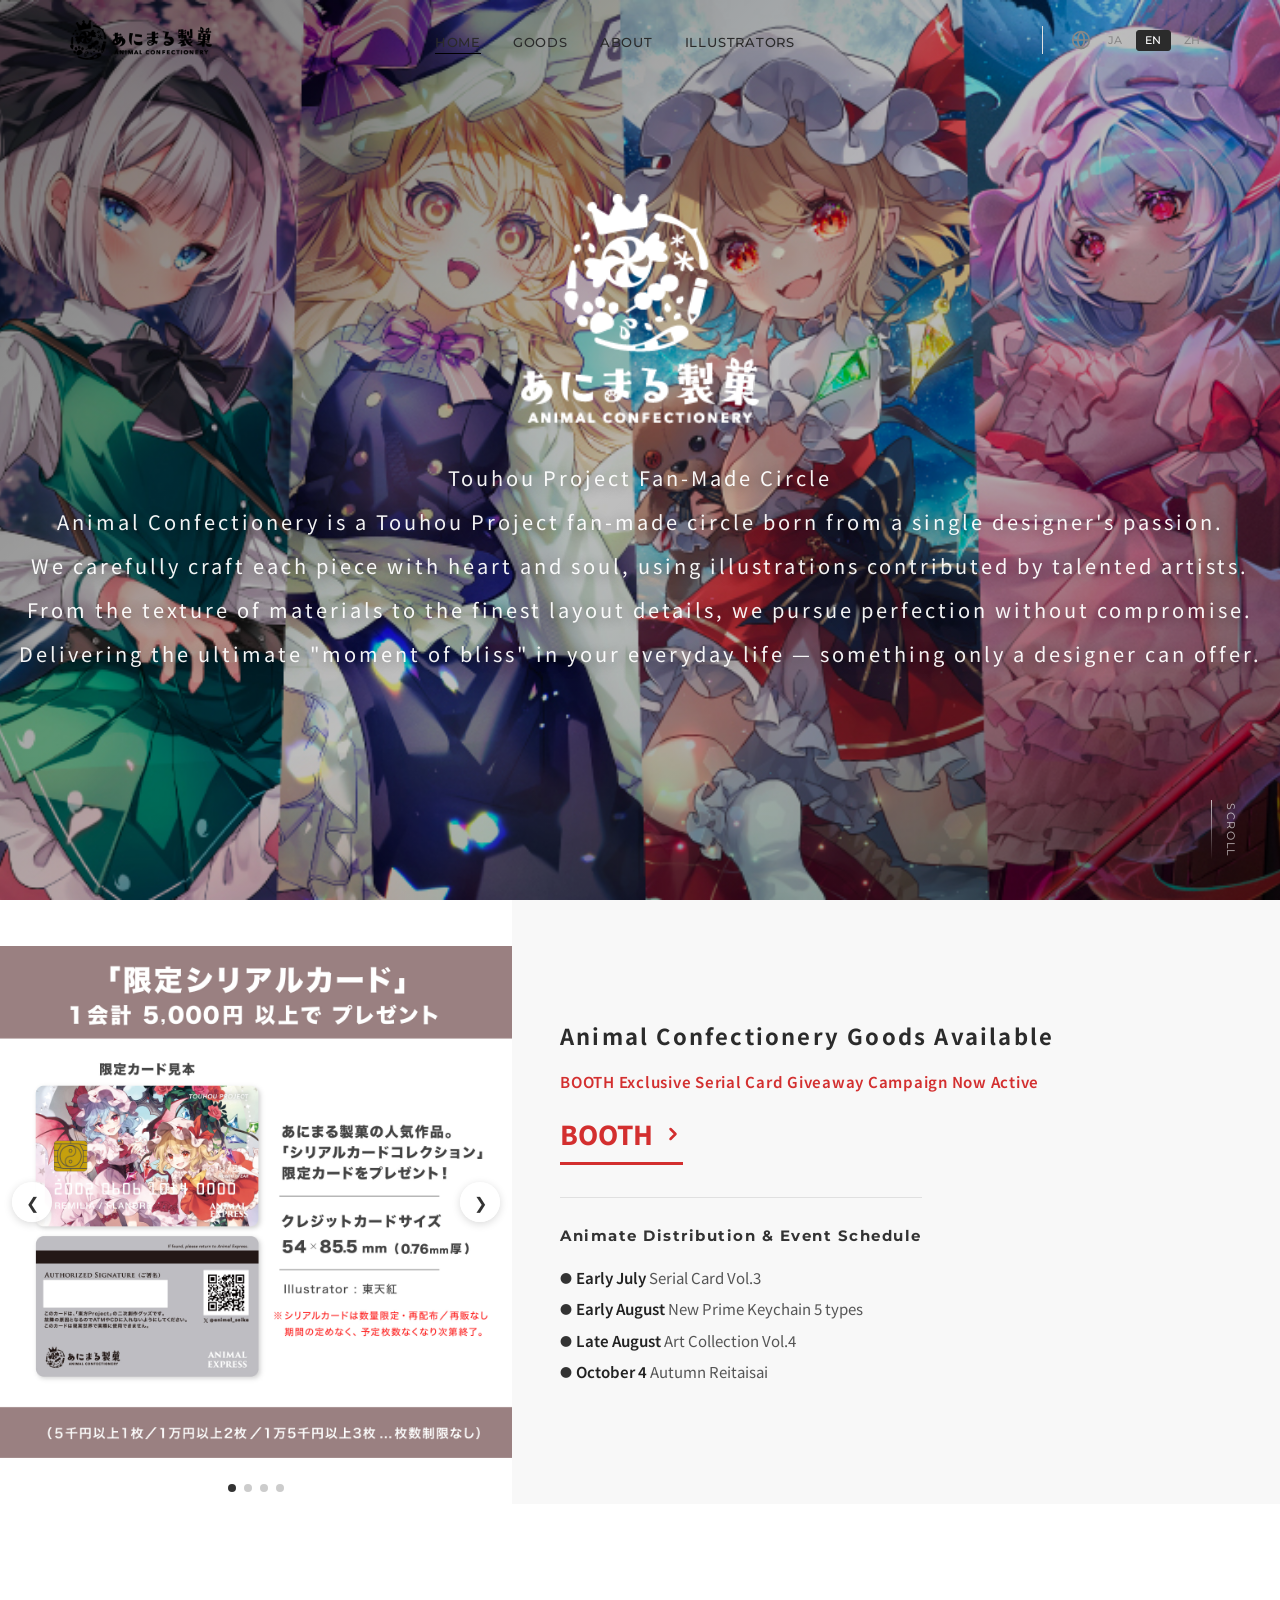
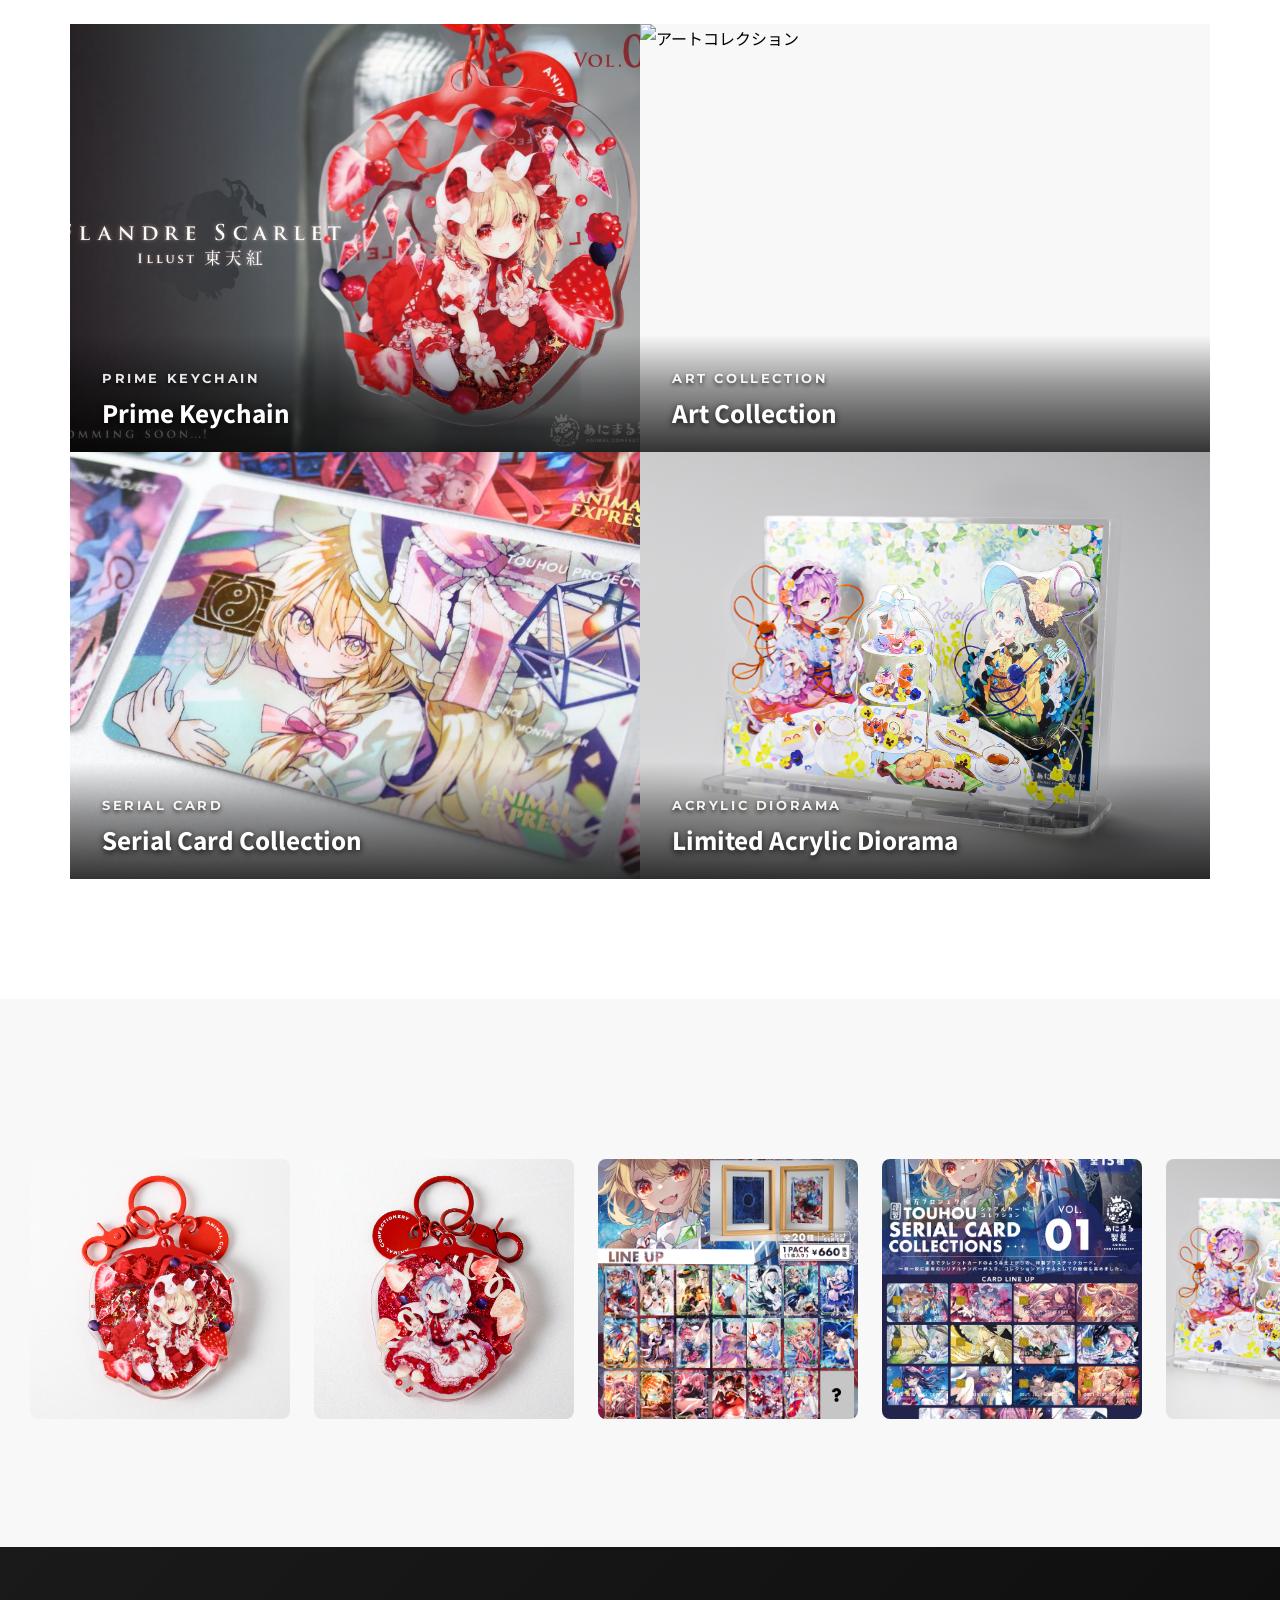
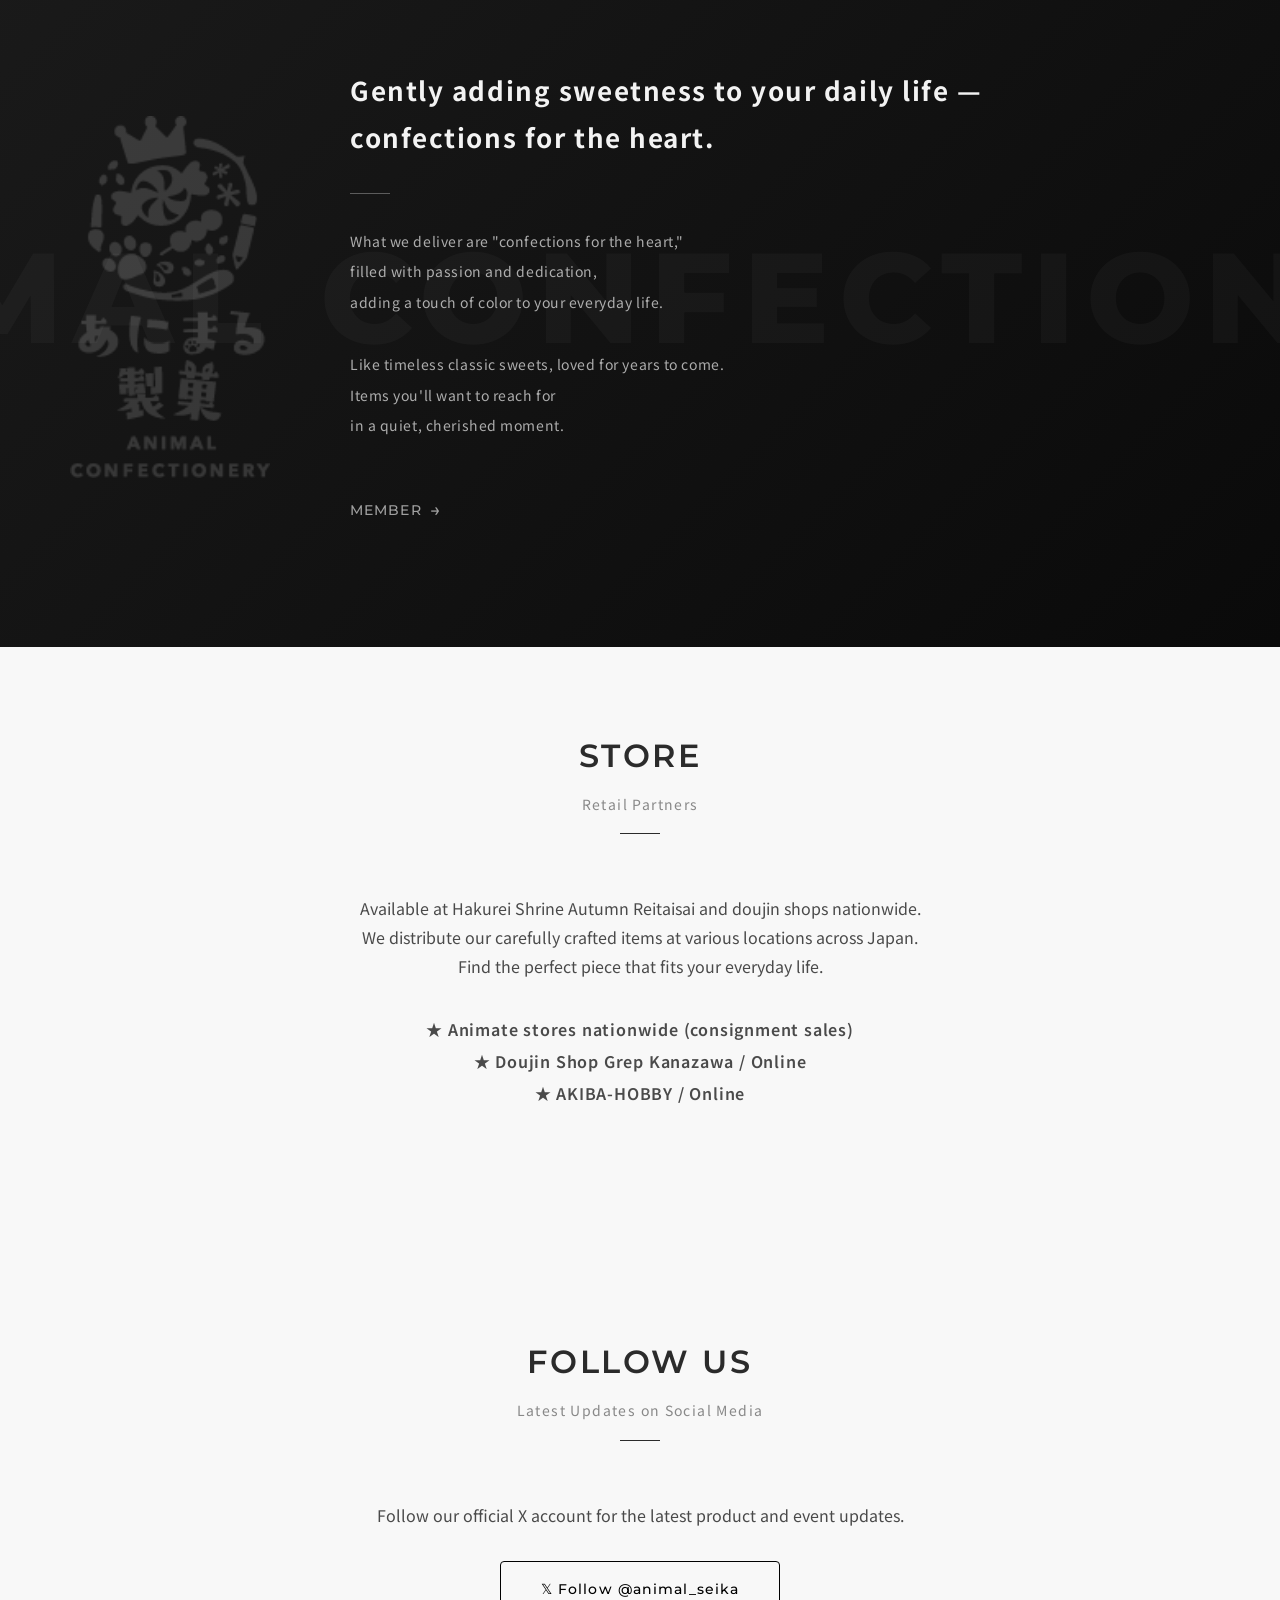
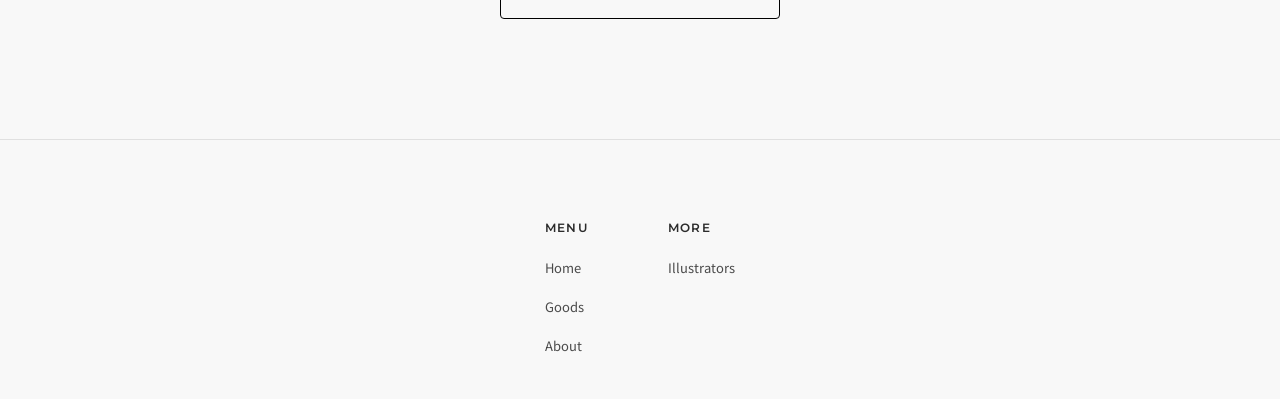
==== commit c73ed623: "スケジュール情報の修正（シリアルカードのVol表記をVol.4からVol.3へ修正）" ====
--- a/index.html
+++ b/index.html
@@ -417,7 +417,7 @@
             <ul style="list-style: none; padding: 0; margin: 0; font-size: 15px; color: #555; line-height: 1.7;">
               <li style="padding-left: 16px; position: relative; margin-bottom: 6px;">
                 <span style="position: absolute; left: 0; top: 3px; font-size: 12px; color: #333;">●</span>
-                <span data-i18n="home.topics.schedule.new1"><span style="font-weight: 600; color: #222;">7月上旬</span> シリアルカードVol.4</span>
+                <span data-i18n="home.topics.schedule.new1"><span style="font-weight: 600; color: #222;">7月上旬</span> シリアルカードVol.3</span>
               </li>
               <li style="padding-left: 16px; position: relative; margin-bottom: 6px;">
                 <span style="position: absolute; left: 0; top: 3px; font-size: 12px; color: #333;">●</span>
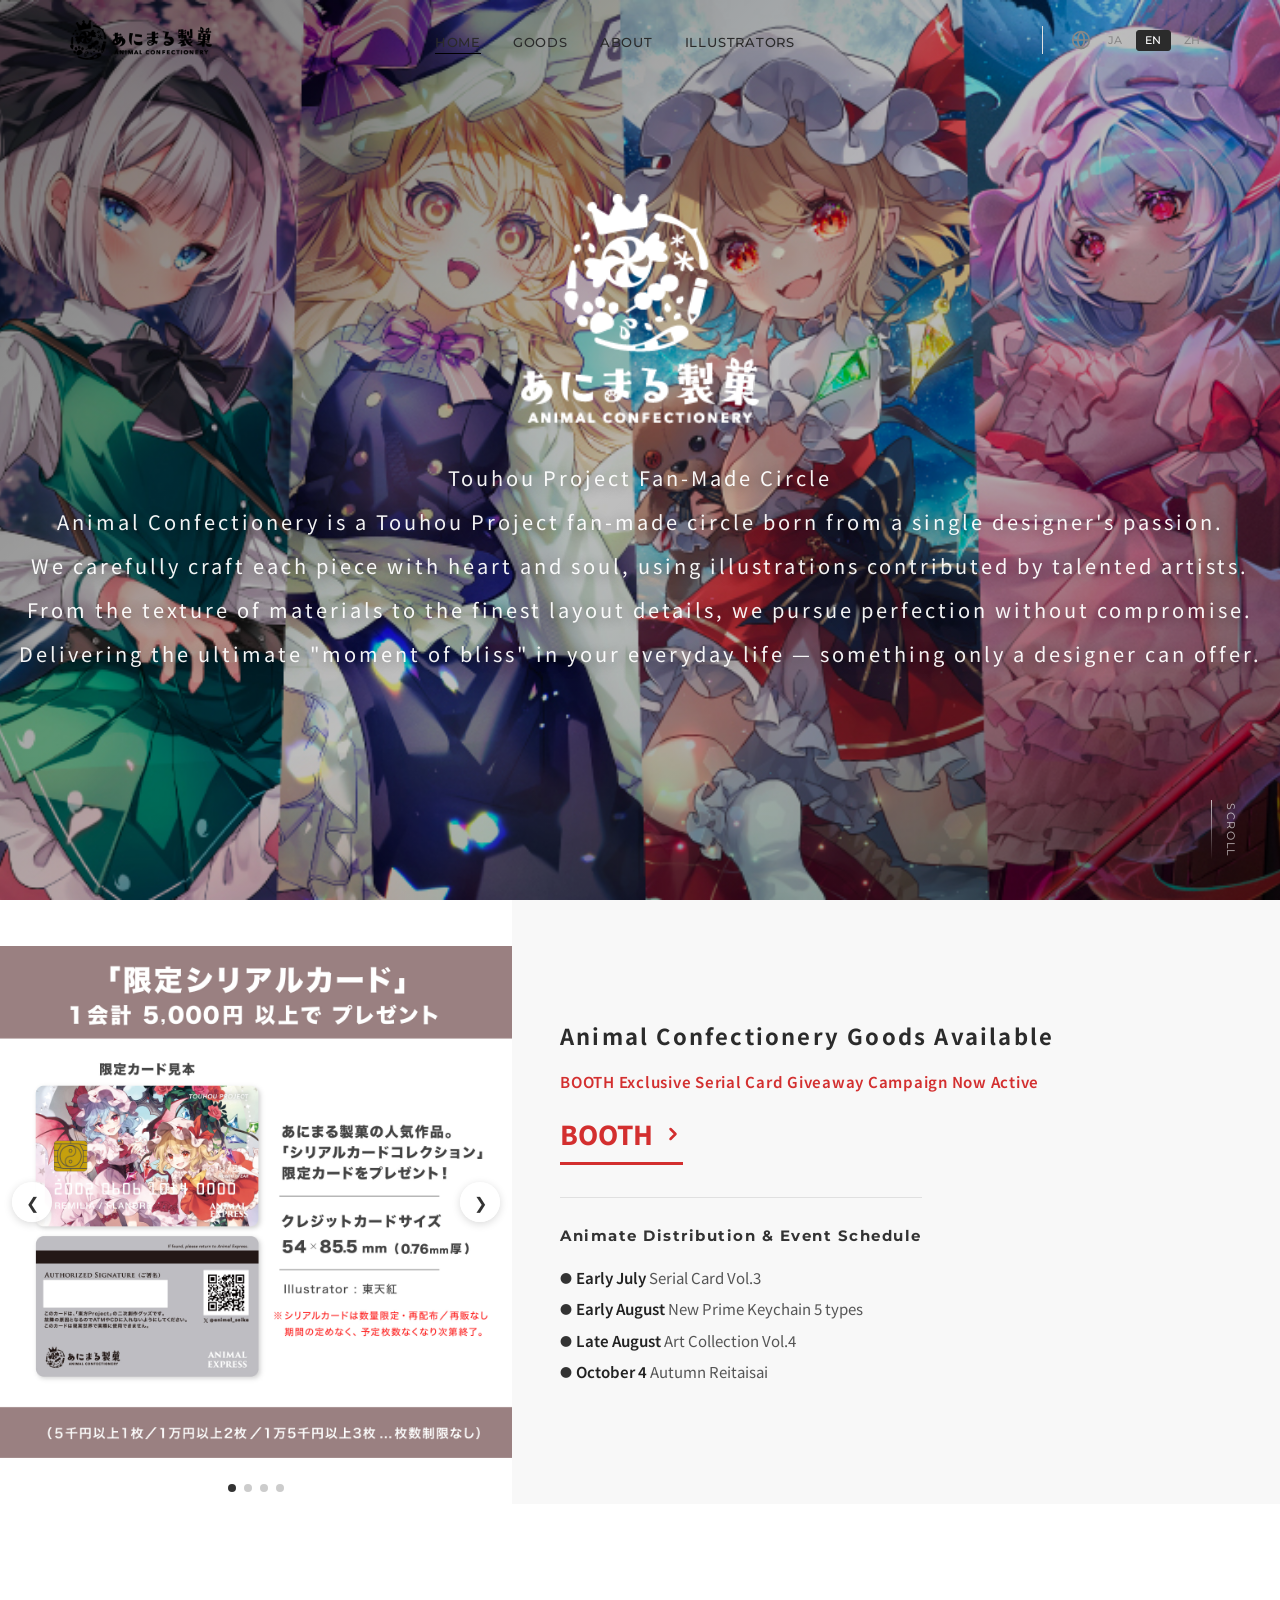
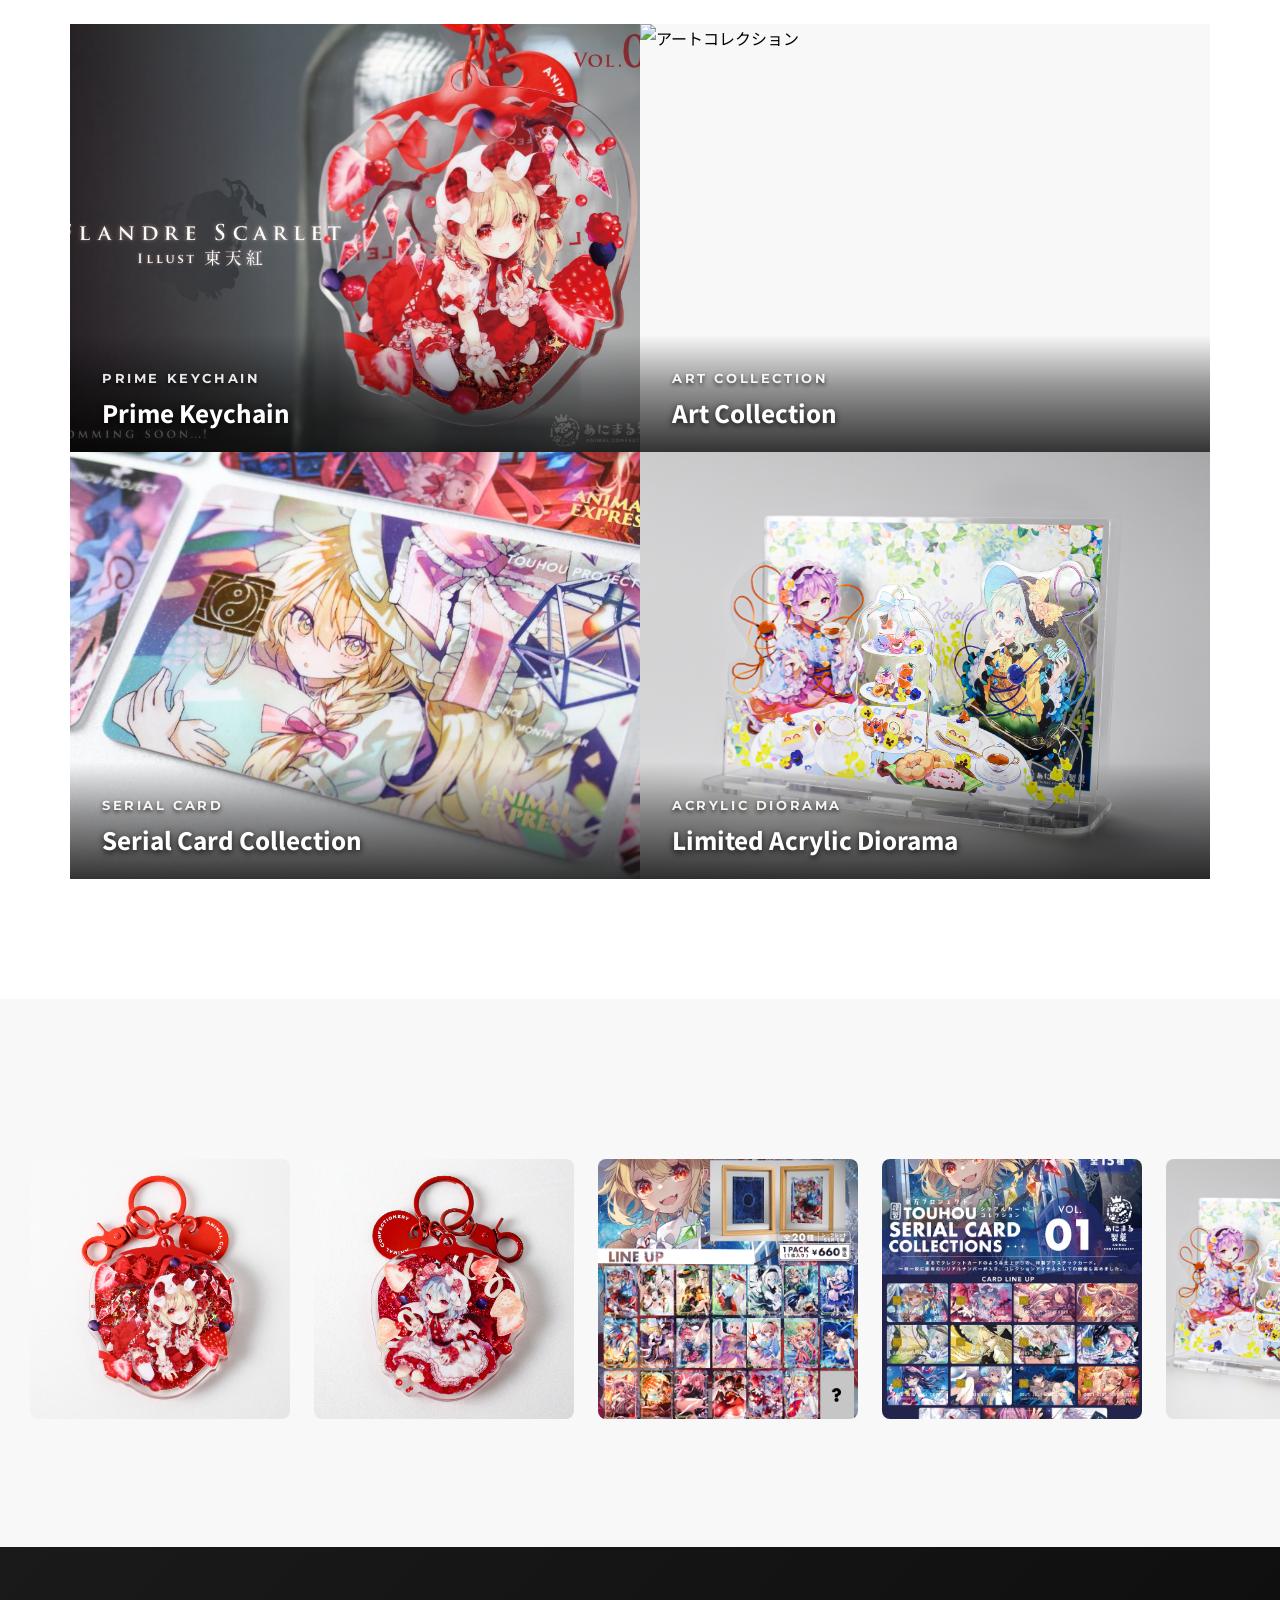
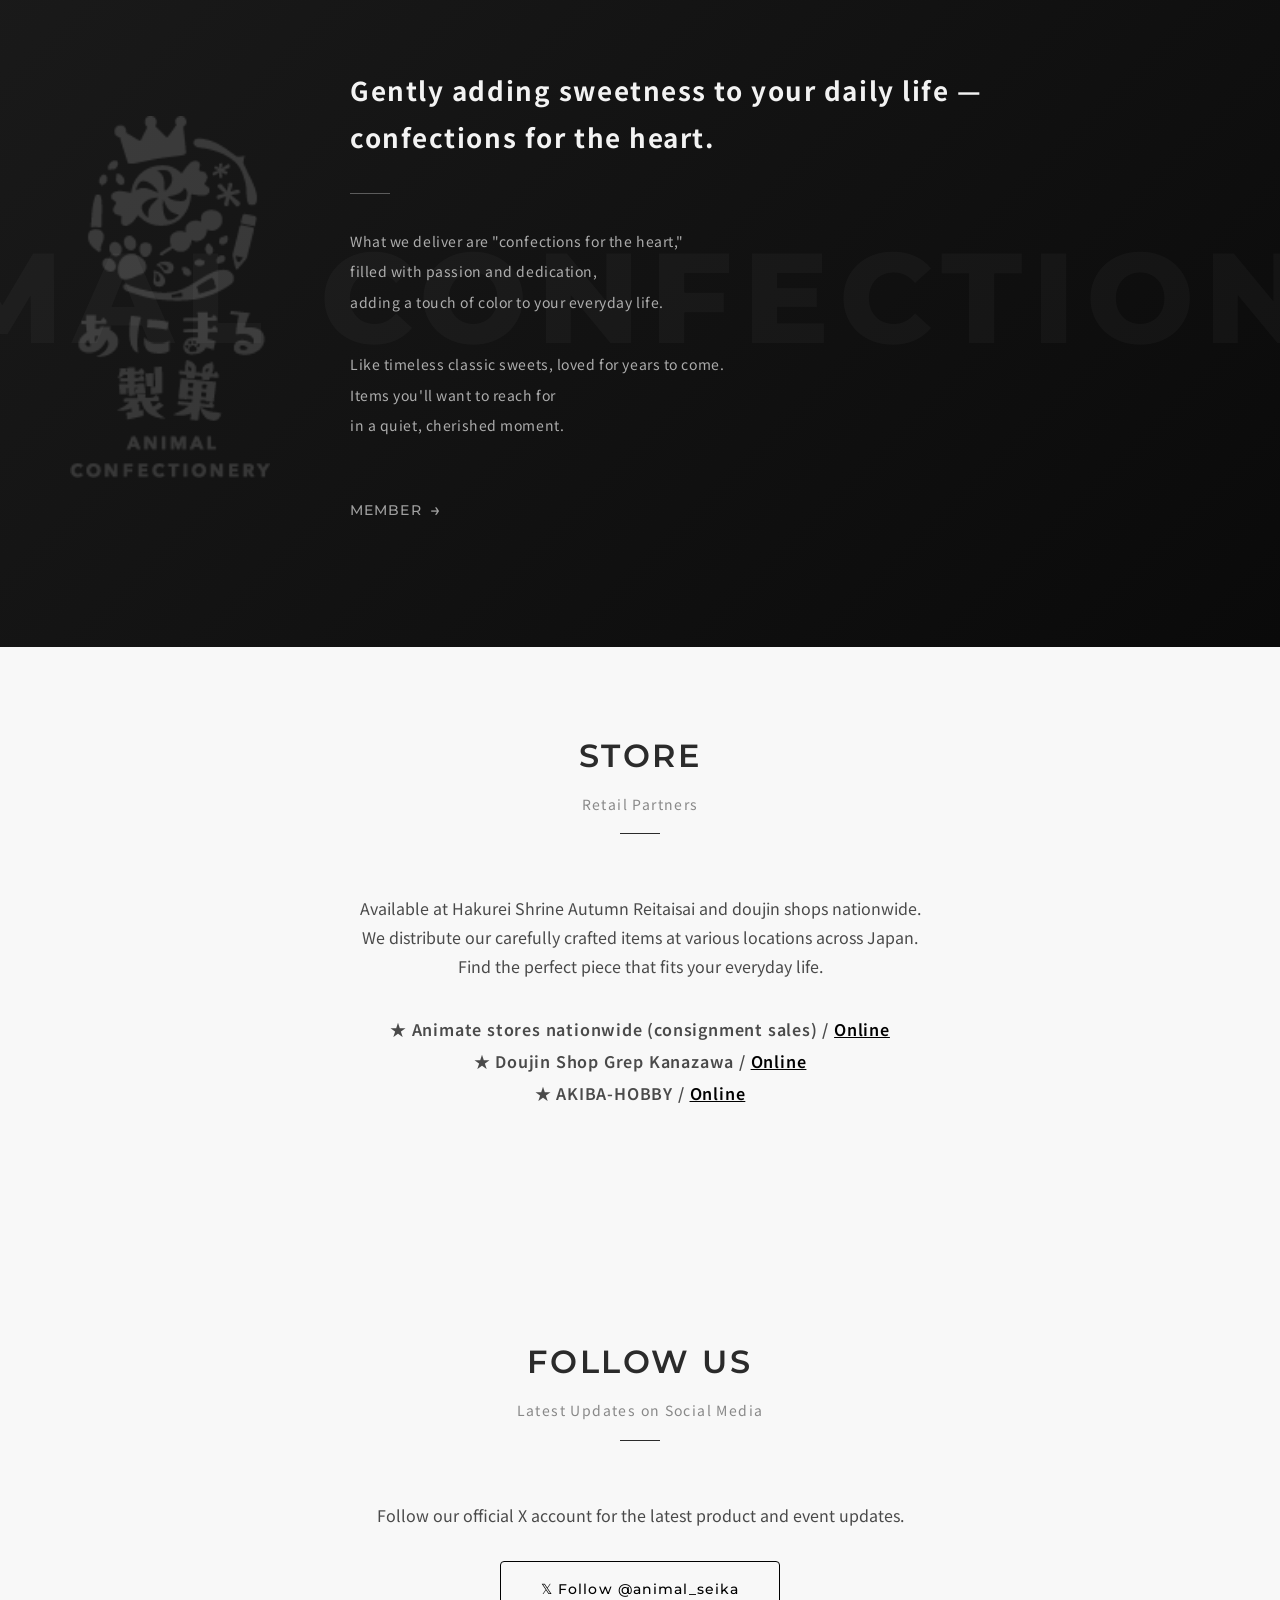
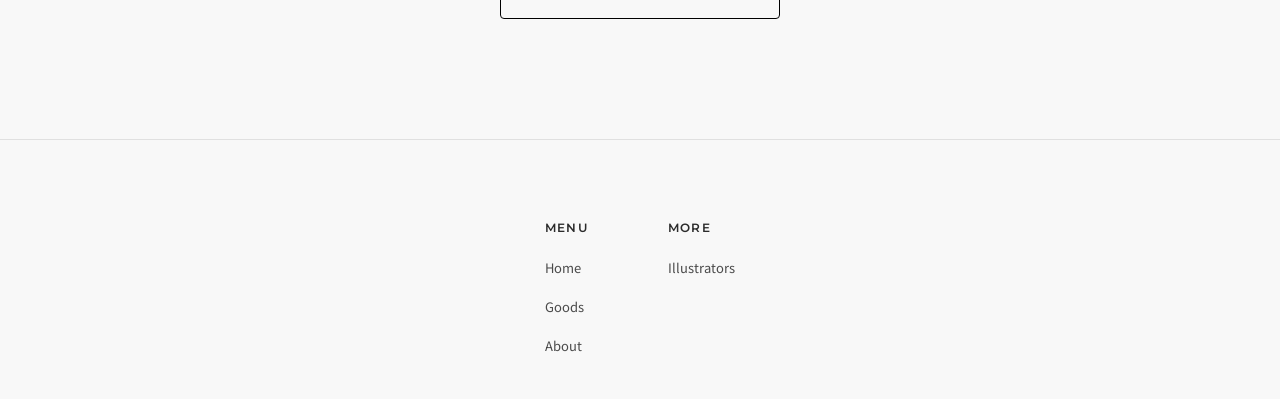
==== commit cae37f15: "store: アニメイト各店舗（委託販売）／オンライン に表記を変更し、オンラインショップへのリンクを追加" ====
--- a/index.html
+++ b/index.html
@@ -425,7 +425,7 @@
               </li>
               <li style="padding-left: 16px; position: relative; margin-bottom: 6px;">
                 <span style="position: absolute; left: 0; top: 3px; font-size: 12px; color: #333;">●</span>
-                <span data-i18n="home.topics.schedule.new3"><span style="font-weight: 600; color: #222;">8月下旬</span> アートコレクション第4弾</span>
+                <span data-i18n="home.topics.schedule.new3"><span style="font-weight: 600; color: #222;">8月下旬</span> アートコレクションVol.4</span>
               </li>
               <li style="padding-left: 16px; position: relative;">
                 <span style="position: absolute; left: 0; top: 3px; font-size: 12px; color: #333;">●</span>
@@ -578,7 +578,7 @@
           </p>
           <p data-i18n="home.store.shops"
             style="color: var(--color-body); font-weight: 600; font-size: 16px; line-height: 2.0; letter-spacing: 0.05em;">
-            ★アニメイト 各店舗（委託販売）<br>
+            ★アニメイト各店舗（委託販売）／<a href="https://www.animate-onlineshop.jp/products/list.php?mode=search&smt=%E3%81%82%E3%81%AB%E3%81%BE%E3%82%8B%E8%A3%BD%E8%8F%93" target="_blank" rel="noopener noreferrer" class="shop-link">オンライン</a><br>
             ★同人ショップGrep金沢店 / <a href="https://www.grep-tsuhan.net/?mode=grp&gid=2930825&sort=n" target="_blank" rel="noopener noreferrer" class="shop-link">オンライン</a><br>
             ★AKIBAｰHOBBY / <a href="https://shop.akbh.jp/collections/vendors?q=%E3%81%82%E3%81%AB%E3%81%BE%E3%82%8B%E8%A3%BD%E8%8F%93&sort_by=manual" target="_blank" rel="noopener noreferrer" class="shop-link">オンライン</a>
           </p>
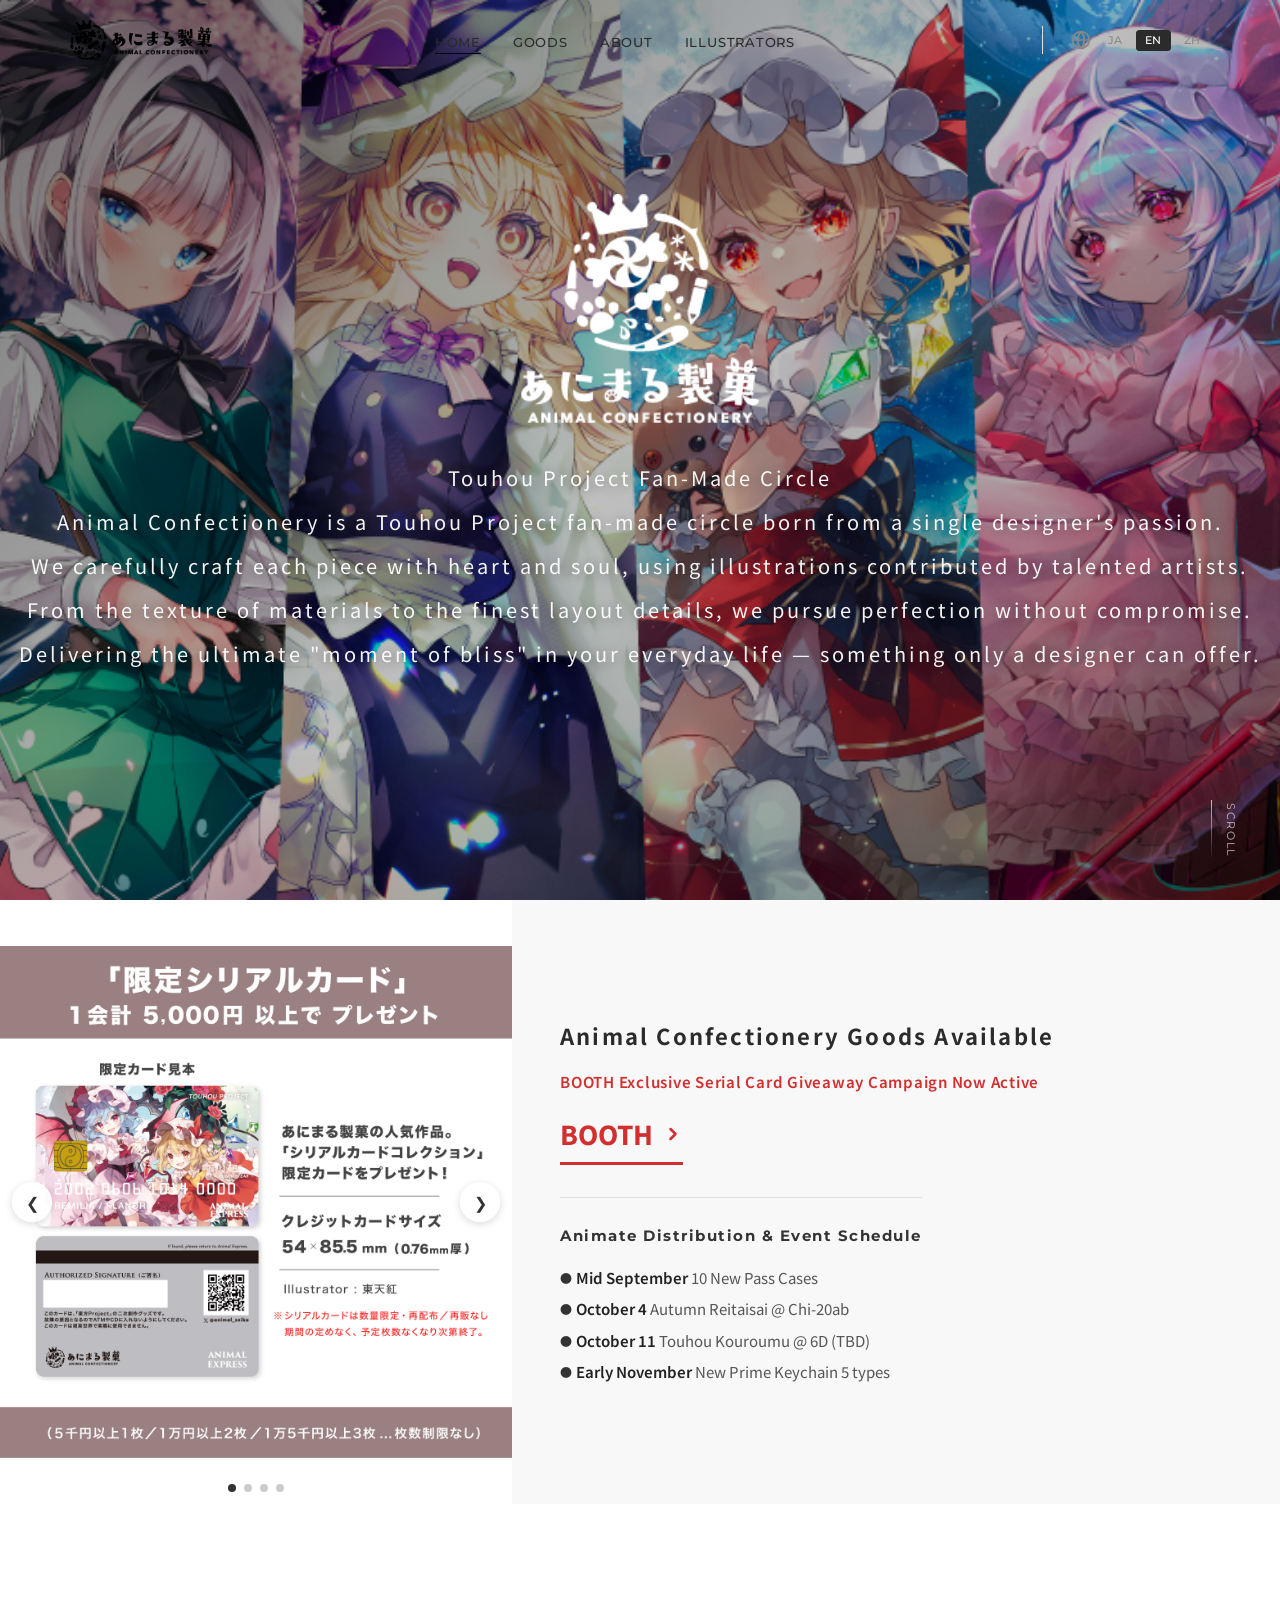
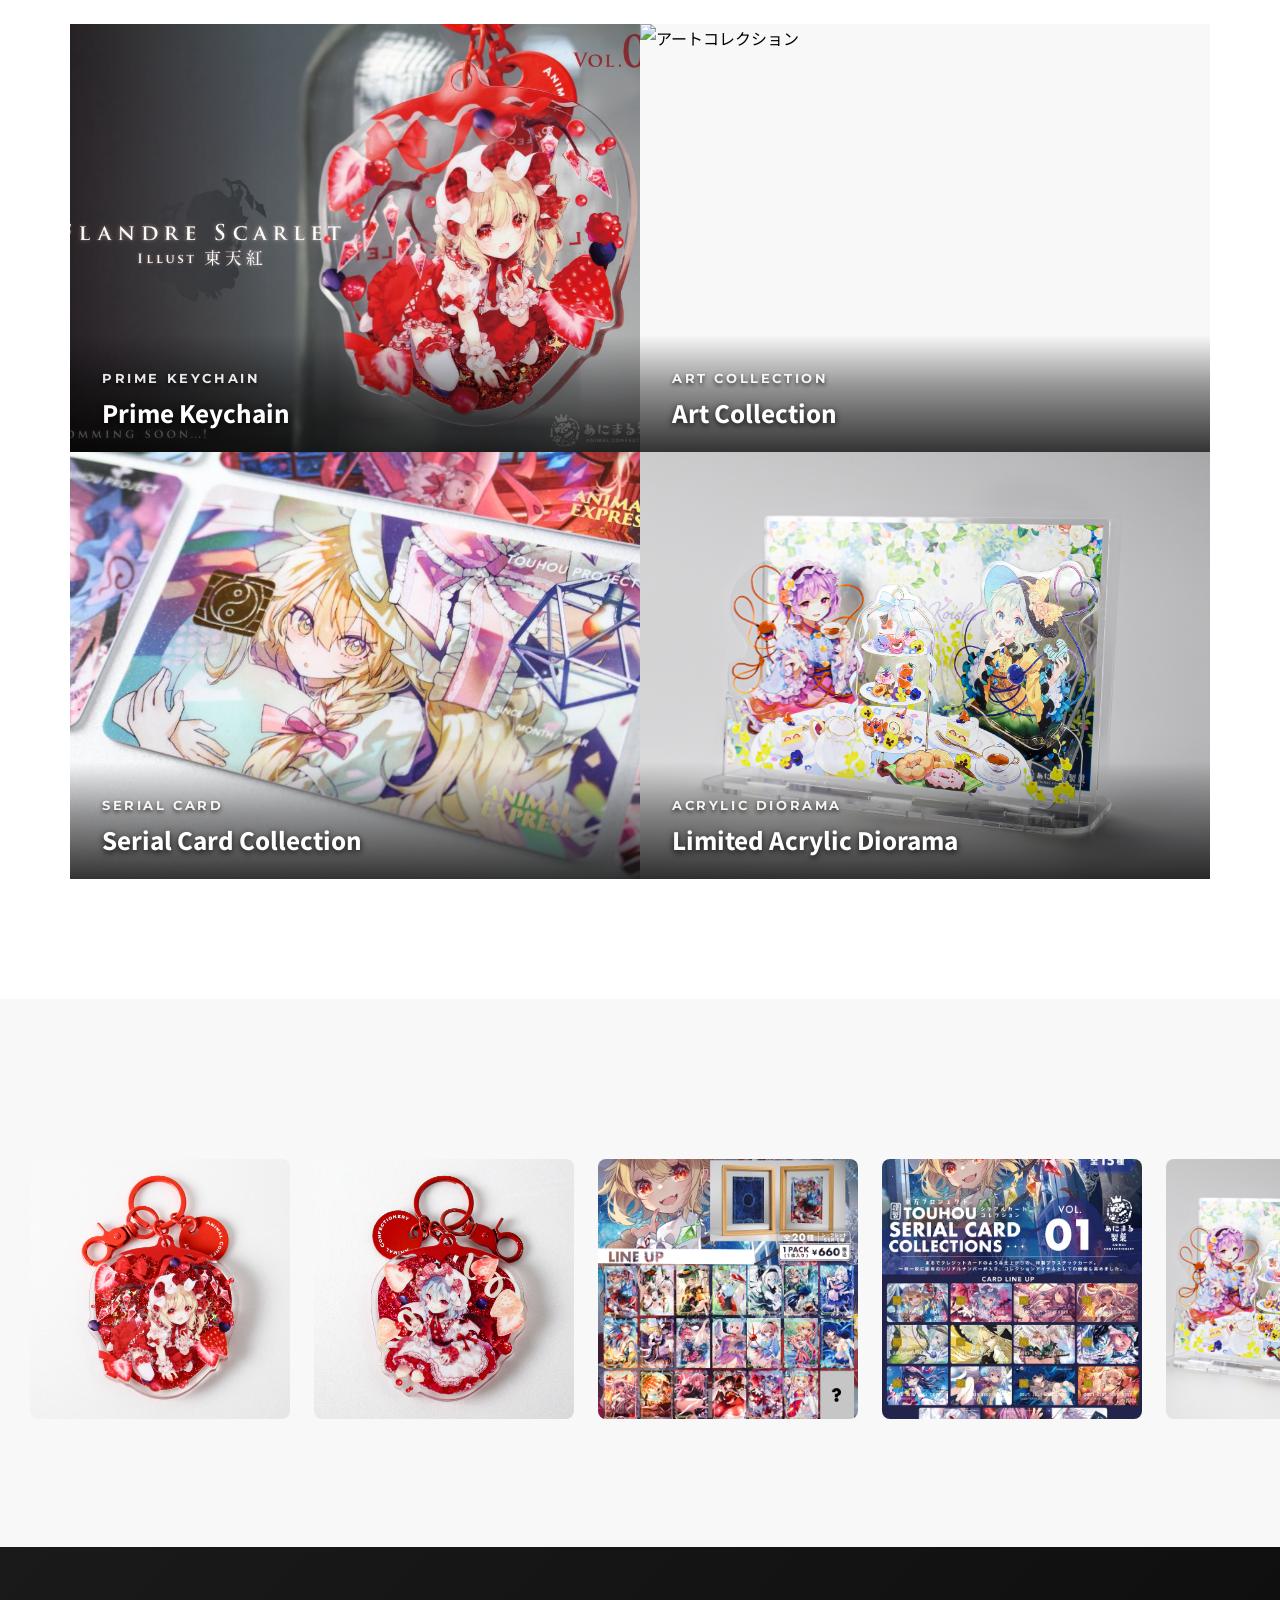
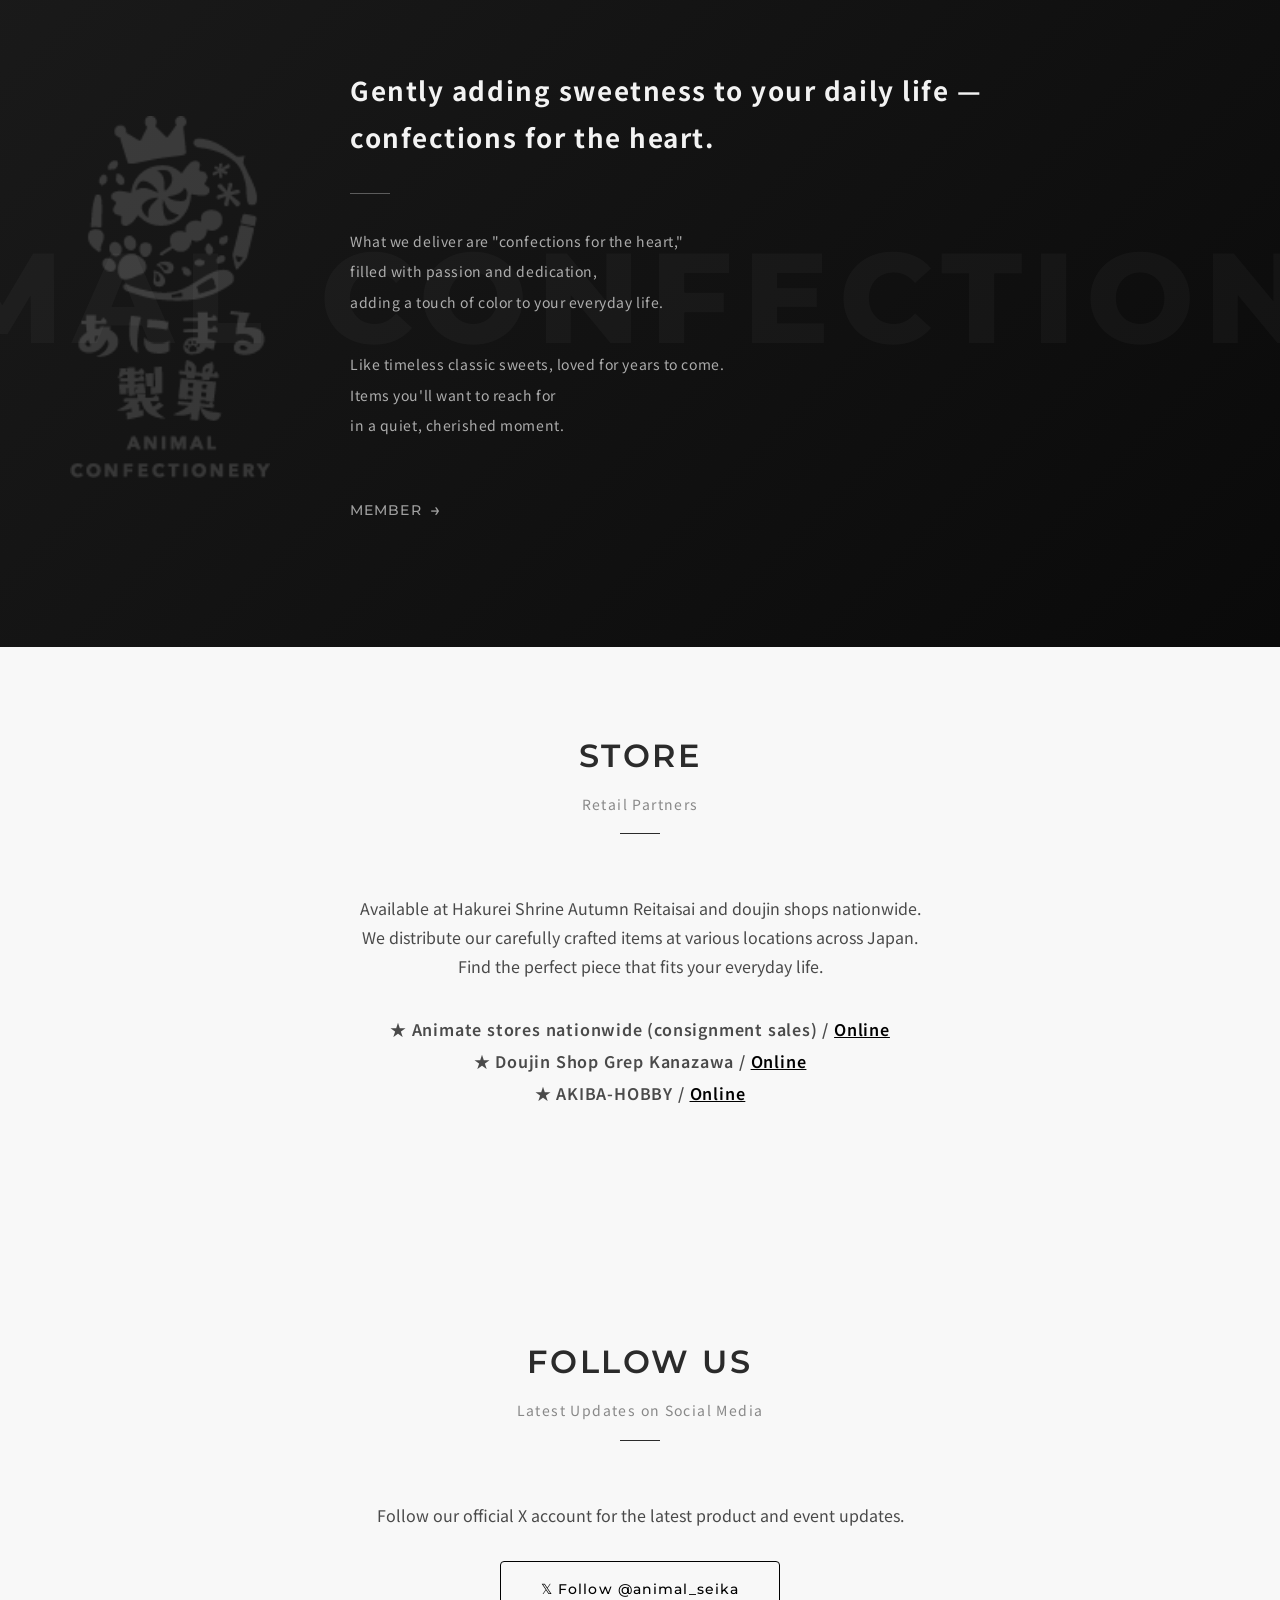
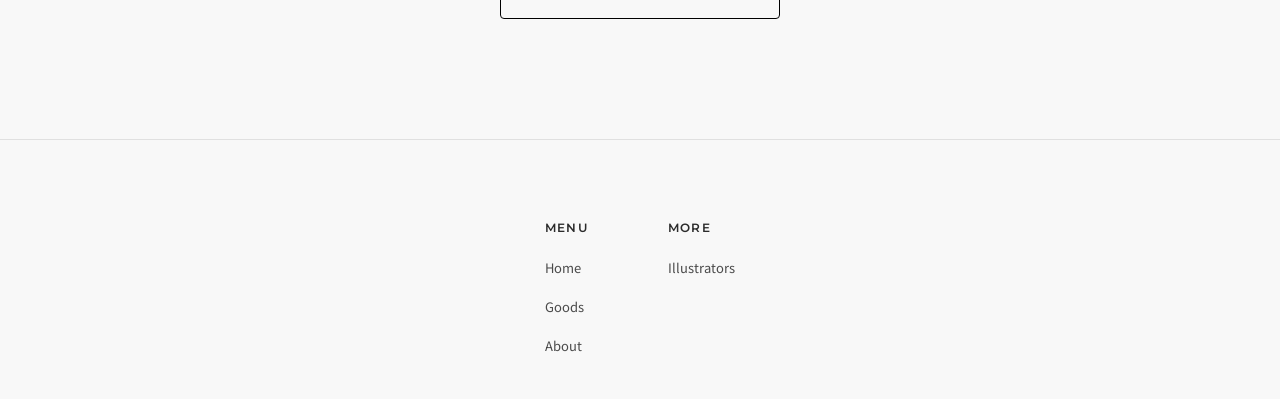
==== commit b84571cb: "スケジュール情報の更新（9月中旬〜11月頭）およびカレンダーの9月・10月への差し替え" ====
--- a/index.html
+++ b/index.html
@@ -158,13 +158,13 @@
               <img src="イベント/c24a9b073c1451b1.jpg" alt="東天紅シリアルカードコレクション" style="width: 100%; height: 100%; object-fit: contain;">
             </div>
 
-            <!-- スライド 3: 7月カレンダー -->
+            <!-- スライド 3: 9月カレンダー -->
             <div
               style="width: calc(100% / 4); flex-shrink: 0; height: 100%; background: #fff; display: flex; align-items: center; justify-content: center; padding: 32px;">
               <div style="width: 100%; max-width: 380px;">
                 <div
                   style="text-align: center; font-family: 'Montserrat', sans-serif; font-weight: 700; font-size: 20px; color: #222; margin-bottom: 20px; letter-spacing: 0.08em;">
-                  July <span style="font-size: 28px;">7</span> <span
+                  September <span style="font-size: 28px;">9</span> <span
                     style="font-size: 14px; font-weight: 400; color: #999;">2026</span>
                 </div>
                 <table
@@ -184,46 +184,46 @@
                     <tr>
                       <td style="padding: 10px 4px;"></td>
                       <td style="padding: 10px 4px;"></td>
-                      <td style="padding: 10px 4px;"></td>
                       <td style="padding: 10px 4px;">1</td>
                       <td style="padding: 10px 4px;">2</td>
                       <td style="padding: 10px 4px;">3</td>
-                      <td style="color: #1976d2; padding: 10px 4px;">4</td>
-                    </tr>
-                    <tr>
-                      <td style="color: #d32f2f; padding: 10px 4px;">5</td>
-                      <td style="padding: 10px 4px;">6</td>
+                      <td style="padding: 10px 4px;">4</td>
+                      <td style="color: #1976d2; padding: 10px 4px;">5</td>
+                    </tr>
+                    <tr>
+                      <td style="color: #d32f2f; padding: 10px 4px;">6</td>
                       <td style="padding: 10px 4px;">7</td>
                       <td style="padding: 10px 4px;">8</td>
                       <td style="padding: 10px 4px;">9</td>
                       <td style="padding: 10px 4px;">10</td>
-                      <td style="color: #1976d2; padding: 10px 4px;">11</td>
-                    </tr>
-                    <tr>
-                      <td style="color: #d32f2f; padding: 10px 4px;">12</td>
-                      <td style="padding: 10px 4px;">13</td>
+                      <td style="padding: 10px 4px;">11</td>
+                      <td style="color: #1976d2; padding: 10px 4px;">12</td>
+                    </tr>
+                    <tr>
+                      <td style="color: #d32f2f; padding: 10px 4px;">13</td>
                       <td style="padding: 10px 4px;">14</td>
                       <td style="padding: 10px 4px;">15</td>
                       <td style="padding: 10px 4px;">16</td>
                       <td style="padding: 10px 4px;">17</td>
-                      <td style="color: #1976d2; padding: 10px 4px;">18</td>
-                    </tr>
-                    <tr>
-                      <td style="color: #d32f2f; padding: 10px 4px;">19</td>
+                      <td style="padding: 10px 4px;">18</td>
+                      <td style="color: #1976d2; padding: 10px 4px;">19</td>
+                    </tr>
+                    <tr>
                       <td style="color: #d32f2f; padding: 10px 4px;">20</td>
-                      <td style="padding: 10px 4px;">21</td>
-                      <td style="padding: 10px 4px;">22</td>
-                      <td style="padding: 10px 4px;">23</td>
+                      <td style="color: #d32f2f; padding: 10px 4px;">21</td>
+                      <td style="color: #d32f2f; padding: 10px 4px;">22</td>
+                      <td style="color: #d32f2f; padding: 10px 4px;">23</td>
                       <td style="padding: 10px 4px;">24</td>
-                      <td style="color: #1976d2; padding: 10px 4px;">25</td>
-                    </tr>
-                    <tr>
-                      <td style="color: #d32f2f; padding: 10px 4px;">26</td>
-                      <td style="padding: 10px 4px;">27</td>
+                      <td style="padding: 10px 4px;">25</td>
+                      <td style="color: #1976d2; padding: 10px 4px;">26</td>
+                    </tr>
+                    <tr>
+                      <td style="color: #d32f2f; padding: 10px 4px;">27</td>
                       <td style="padding: 10px 4px;">28</td>
                       <td style="padding: 10px 4px;">29</td>
                       <td style="padding: 10px 4px;">30</td>
-                      <td style="padding: 10px 4px;">31</td>
+                      <td></td>
+                      <td></td>
                       <td></td>
                     </tr>
                     <tr>
@@ -240,13 +240,13 @@
               </div>
             </div>
 
-            <!-- スライド 4: 8月カレンダー -->
+            <!-- スライド 4: 10月カレンダー -->
             <div
               style="width: calc(100% / 4); flex-shrink: 0; height: 100%; background: #fff; display: flex; align-items: center; justify-content: center; padding: 32px;">
               <div style="width: 100%; max-width: 380px;">
                 <div
                   style="text-align: center; font-family: 'Montserrat', sans-serif; font-weight: 700; font-size: 20px; color: #222; margin-bottom: 20px; letter-spacing: 0.08em;">
-                  August <span style="font-size: 28px;">8</span> <span
+                  October <span style="font-size: 28px;">10</span> <span
                     style="font-size: 14px; font-weight: 400; color: #999;">2026</span>
                 </div>
                 <table
@@ -268,54 +268,51 @@
                       <td style="padding: 10px 4px;"></td>
                       <td style="padding: 10px 4px;"></td>
                       <td style="padding: 10px 4px;"></td>
-                      <td style="padding: 10px 4px;"></td>
-                      <td style="padding: 10px 4px;"></td>
-                      <td style="color: #1976d2; padding: 10px 4px;">1</td>
-                    </tr>
-                    <tr>
-                      <td style="color: #d32f2f; padding: 10px 4px;">2</td>
-                      <td style="padding: 10px 4px;">3</td>
-                      <td style="padding: 10px 4px;">4</td>
+                      <td style="padding: 10px 4px;">1</td>
+                      <td style="padding: 10px 4px;">2</td>
+                      <td style="color: #1976d2; padding: 10px 4px;">3</td>
+                    </tr>
+                    <tr>
+                      <td style="color: #d32f2f; padding: 10px 4px; position: relative;" title="博麗神社秋季例大祭">
+                        4
+                        <img src="rogo/アセット 4.png" alt="Event" style="position: absolute; bottom: 2px; right: 8px; width: 18px; height: 18px; opacity: 0.6; pointer-events: none;">
+                      </td>
                       <td style="padding: 10px 4px;">5</td>
                       <td style="padding: 10px 4px;">6</td>
                       <td style="padding: 10px 4px;">7</td>
-                      <td style="color: #1976d2; padding: 10px 4px;">8</td>
-                    </tr>
-                    <tr>
-                      <td style="color: #d32f2f; padding: 10px 4px;">9</td>
-                      <td style="padding: 10px 4px;">10</td>
-                      <td style="color: #d32f2f; padding: 10px 4px;">11</td>
-                      <td style="padding: 10px 4px;">12</td>
+                      <td style="padding: 10px 4px;">8</td>
+                      <td style="padding: 10px 4px;">9</td>
+                      <td style="color: #1976d2; padding: 10px 4px;">10</td>
+                    </tr>
+                    <tr>
+                      <td style="color: #d32f2f; padding: 10px 4px; position: relative;" title="東方紅楼夢">
+                        11
+                        <img src="rogo/アセット 4.png" alt="Event" style="position: absolute; bottom: 2px; right: 8px; width: 18px; height: 18px; opacity: 0.6; pointer-events: none;">
+                      </td>
+                      <td style="color: #d32f2f; padding: 10px 4px;">12</td>
                       <td style="padding: 10px 4px;">13</td>
                       <td style="padding: 10px 4px;">14</td>
-                      <td style="color: #1976d2; padding: 10px 4px;">15</td>
-                    </tr>
-                    <tr>
-                      <td style="color: #d32f2f; padding: 10px 4px;">16</td>
-                      <td style="padding: 10px 4px;">17</td>
-                      <td style="padding: 10px 4px;">18</td>
+                      <td style="padding: 10px 4px;">15</td>
+                      <td style="padding: 10px 4px;">16</td>
+                      <td style="color: #1976d2; padding: 10px 4px;">17</td>
+                    </tr>
+                    <tr>
+                      <td style="color: #d32f2f; padding: 10px 4px;">18</td>
                       <td style="padding: 10px 4px;">19</td>
                       <td style="padding: 10px 4px;">20</td>
                       <td style="padding: 10px 4px;">21</td>
-                      <td style="color: #1976d2; padding: 10px 4px;">22</td>
-                    </tr>
-                    <tr>
-                      <td style="color: #d32f2f; padding: 10px 4px;">23</td>
-                      <td style="padding: 10px 4px;">24</td>
-                      <td style="padding: 10px 4px;">25</td>
+                      <td style="padding: 10px 4px;">22</td>
+                      <td style="padding: 10px 4px;">23</td>
+                      <td style="color: #1976d2; padding: 10px 4px;">24</td>
+                    </tr>
+                    <tr>
+                      <td style="color: #d32f2f; padding: 10px 4px;">25</td>
                       <td style="padding: 10px 4px;">26</td>
                       <td style="padding: 10px 4px;">27</td>
                       <td style="padding: 10px 4px;">28</td>
-                      <td style="color: #1976d2; padding: 10px 4px;">29</td>
-                    </tr>
-                    <tr>
-                      <td style="color: #d32f2f; padding: 10px 4px;">30</td>
-                      <td style="padding: 10px 4px;">31</td>
-                      <td></td>
-                      <td></td>
-                      <td></td>
-                      <td></td>
-                      <td></td>
+                      <td style="padding: 10px 4px;">29</td>
+                      <td style="padding: 10px 4px;">30</td>
+                      <td style="color: #1976d2; padding: 10px 4px;">31</td>
                     </tr>
                     <tr>
                       <td style="padding: 10px 4px;">&nbsp;</td>
@@ -417,19 +414,19 @@
             <ul style="list-style: none; padding: 0; margin: 0; font-size: 15px; color: #555; line-height: 1.7;">
               <li style="padding-left: 16px; position: relative; margin-bottom: 6px;">
                 <span style="position: absolute; left: 0; top: 3px; font-size: 12px; color: #333;">●</span>
-                <span data-i18n="home.topics.schedule.new1"><span style="font-weight: 600; color: #222;">7月上旬</span> シリアルカードVol.3</span>
+                <span data-i18n="home.topics.schedule.new1"><span style="font-weight: 600; color: #222;">9月中旬</span> パスケース新作10種</span>
               </li>
               <li style="padding-left: 16px; position: relative; margin-bottom: 6px;">
                 <span style="position: absolute; left: 0; top: 3px; font-size: 12px; color: #333;">●</span>
-                <span data-i18n="home.topics.schedule.new2"><span style="font-weight: 600; color: #222;">8月上旬</span> プライムキーチェーン新作5種</span>
+                <span data-i18n="home.topics.schedule.event1"><span style="font-weight: 600; color: #222;">10月4日</span> 博麗神社秋季例大祭＠ち20ab</span>
               </li>
               <li style="padding-left: 16px; position: relative; margin-bottom: 6px;">
                 <span style="position: absolute; left: 0; top: 3px; font-size: 12px; color: #333;">●</span>
-                <span data-i18n="home.topics.schedule.new3"><span style="font-weight: 600; color: #222;">8月下旬</span> アートコレクションVol.4</span>
+                <span data-i18n="home.topics.schedule.event2"><span style="font-weight: 600; color: #222;">10月11日</span> 東方紅楼夢@6D（予定）</span>
               </li>
               <li style="padding-left: 16px; position: relative;">
                 <span style="position: absolute; left: 0; top: 3px; font-size: 12px; color: #333;">●</span>
-                <span data-i18n="home.topics.schedule.event1"><span style="font-weight: 600; color: #222;">10月4日</span> 博麗神社秋季例大祭</span>
+                <span data-i18n="home.topics.schedule.new2"><span style="font-weight: 600; color: #222;">11月頭</span> プライムキーチェーン新作5種</span>
               </li>
             </ul>
           </div>
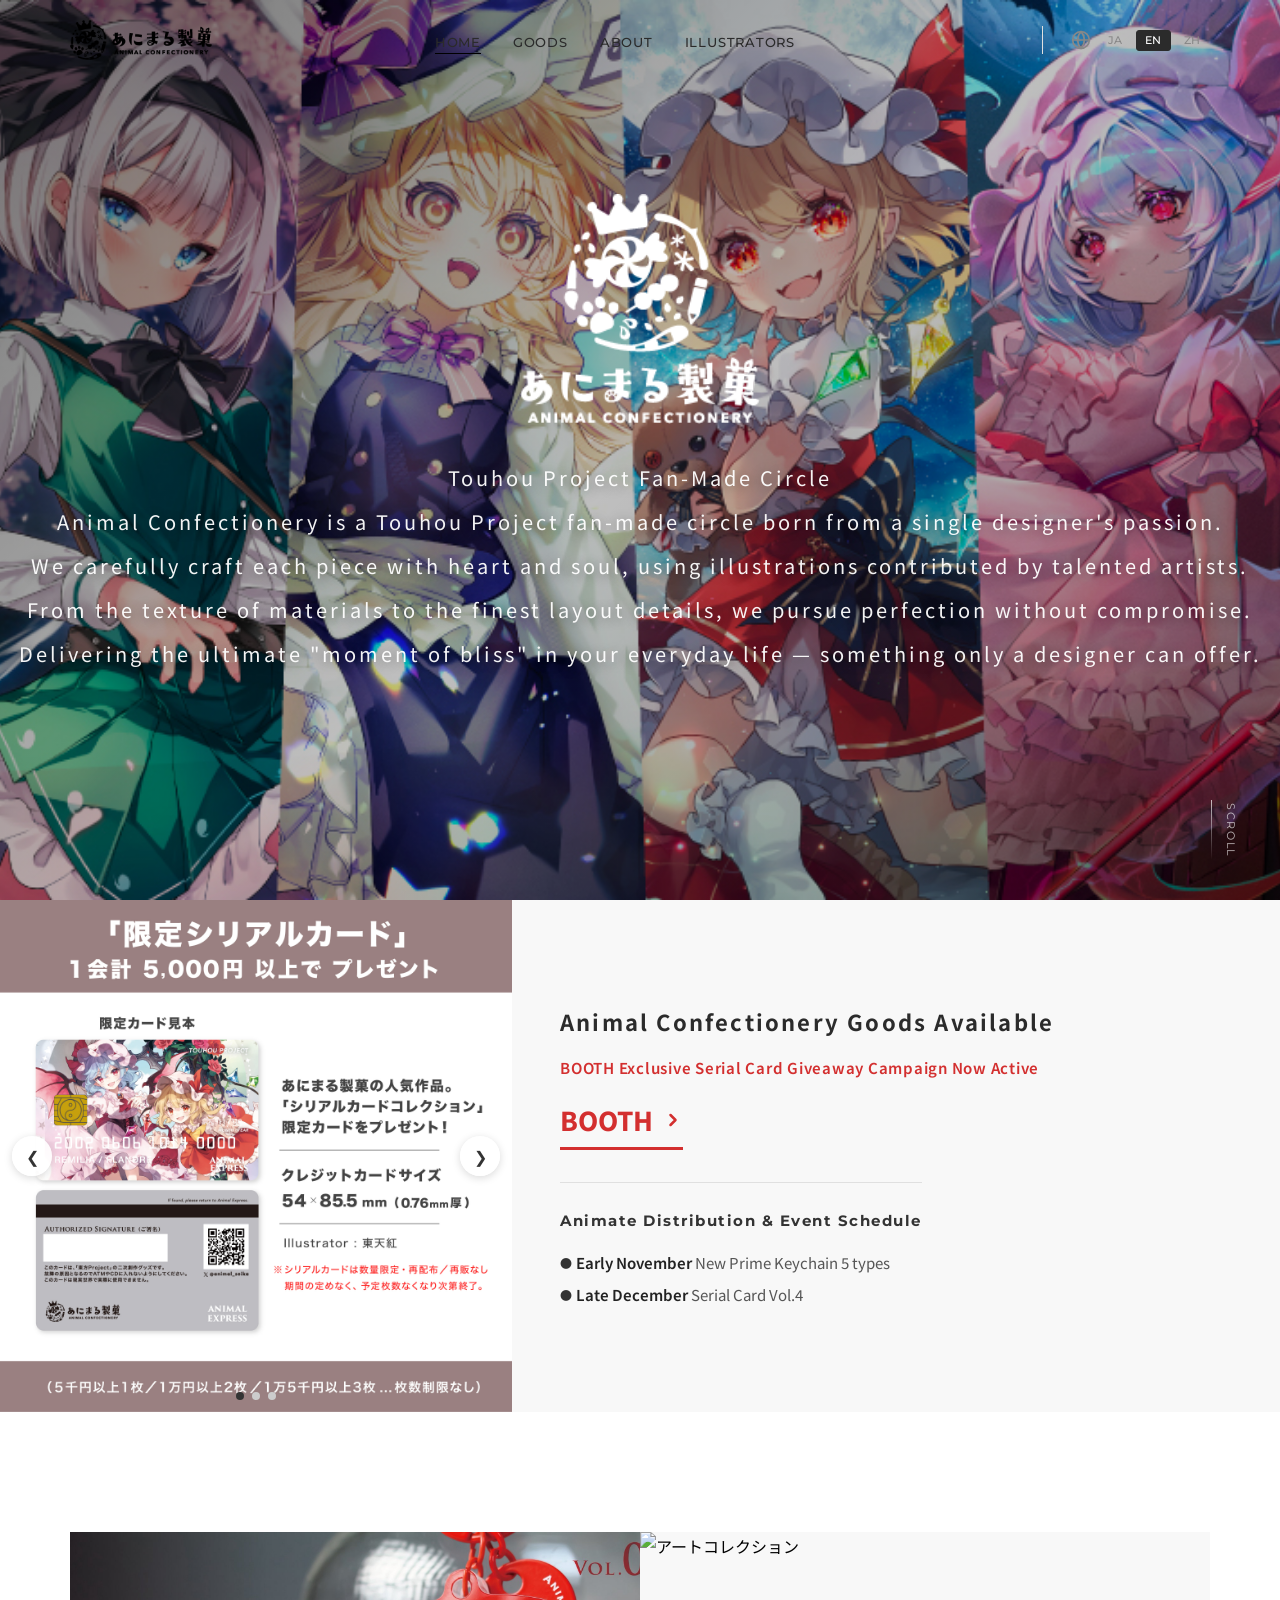
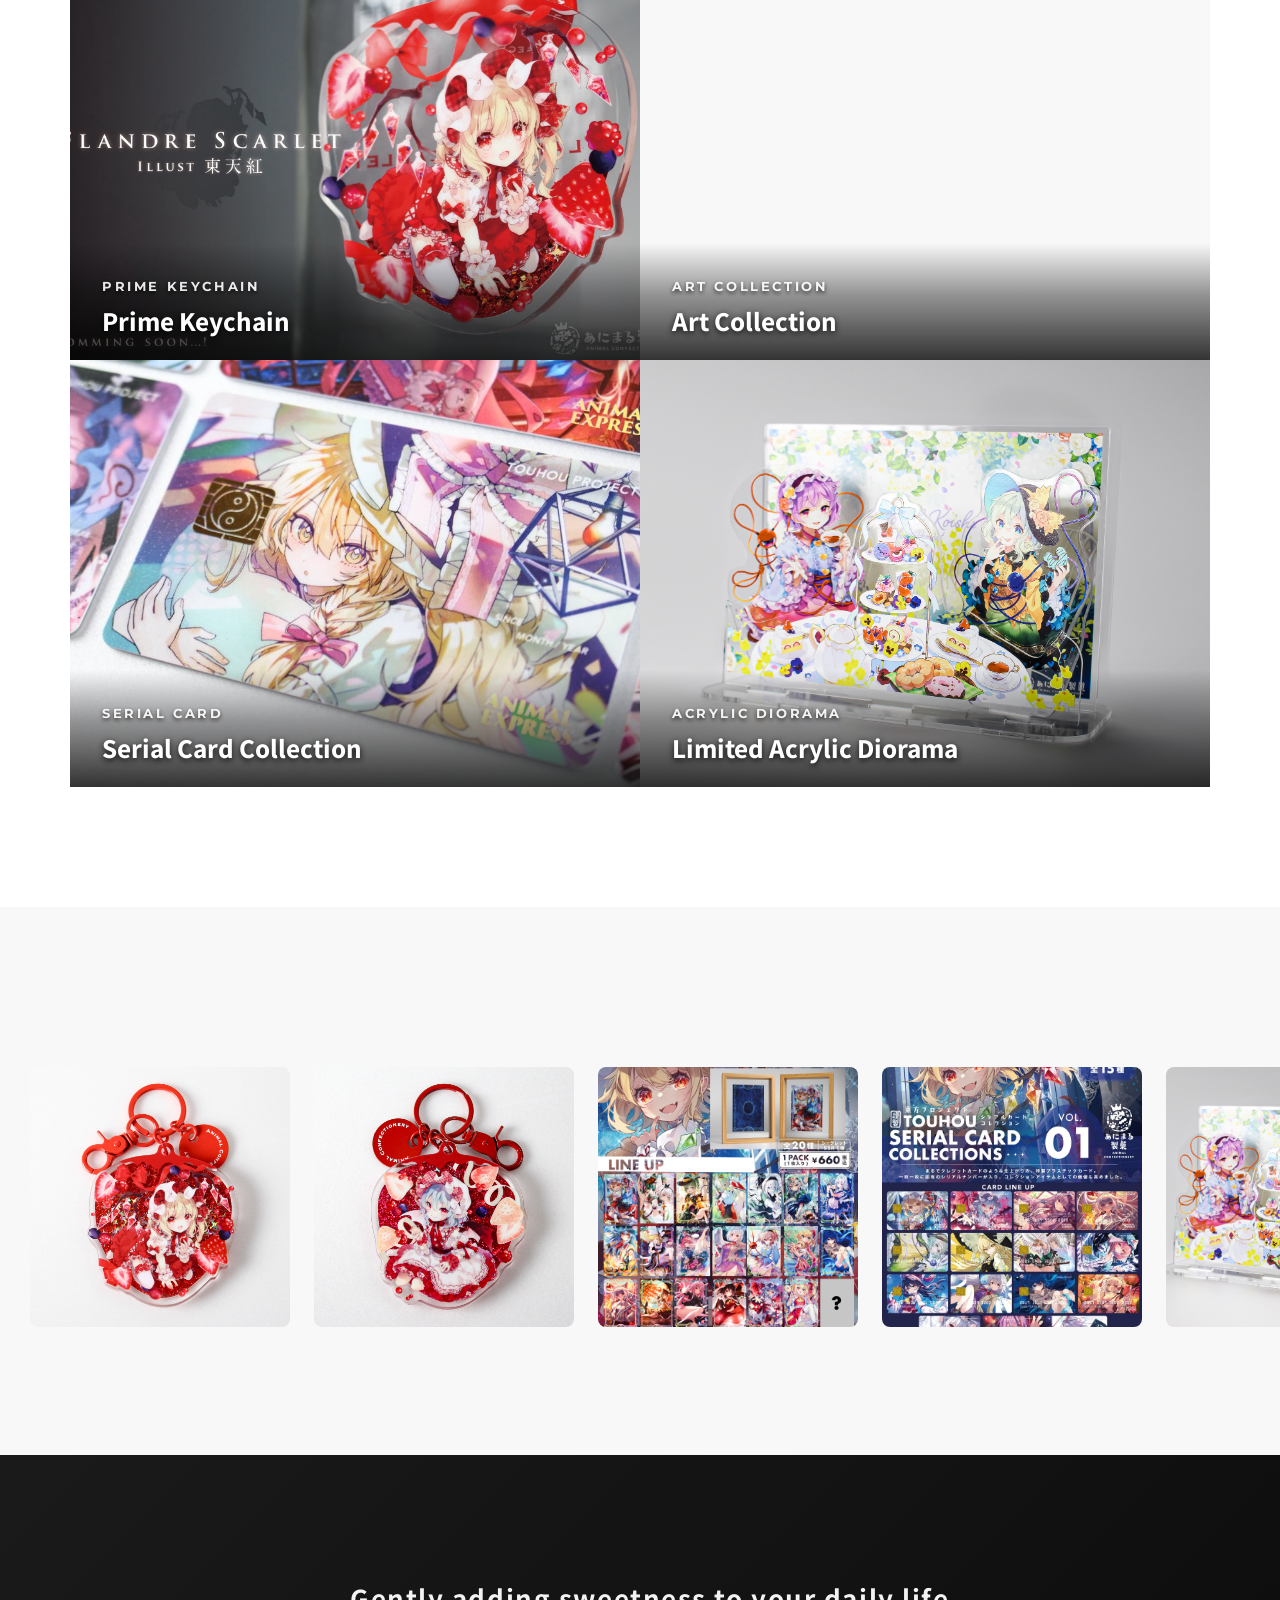
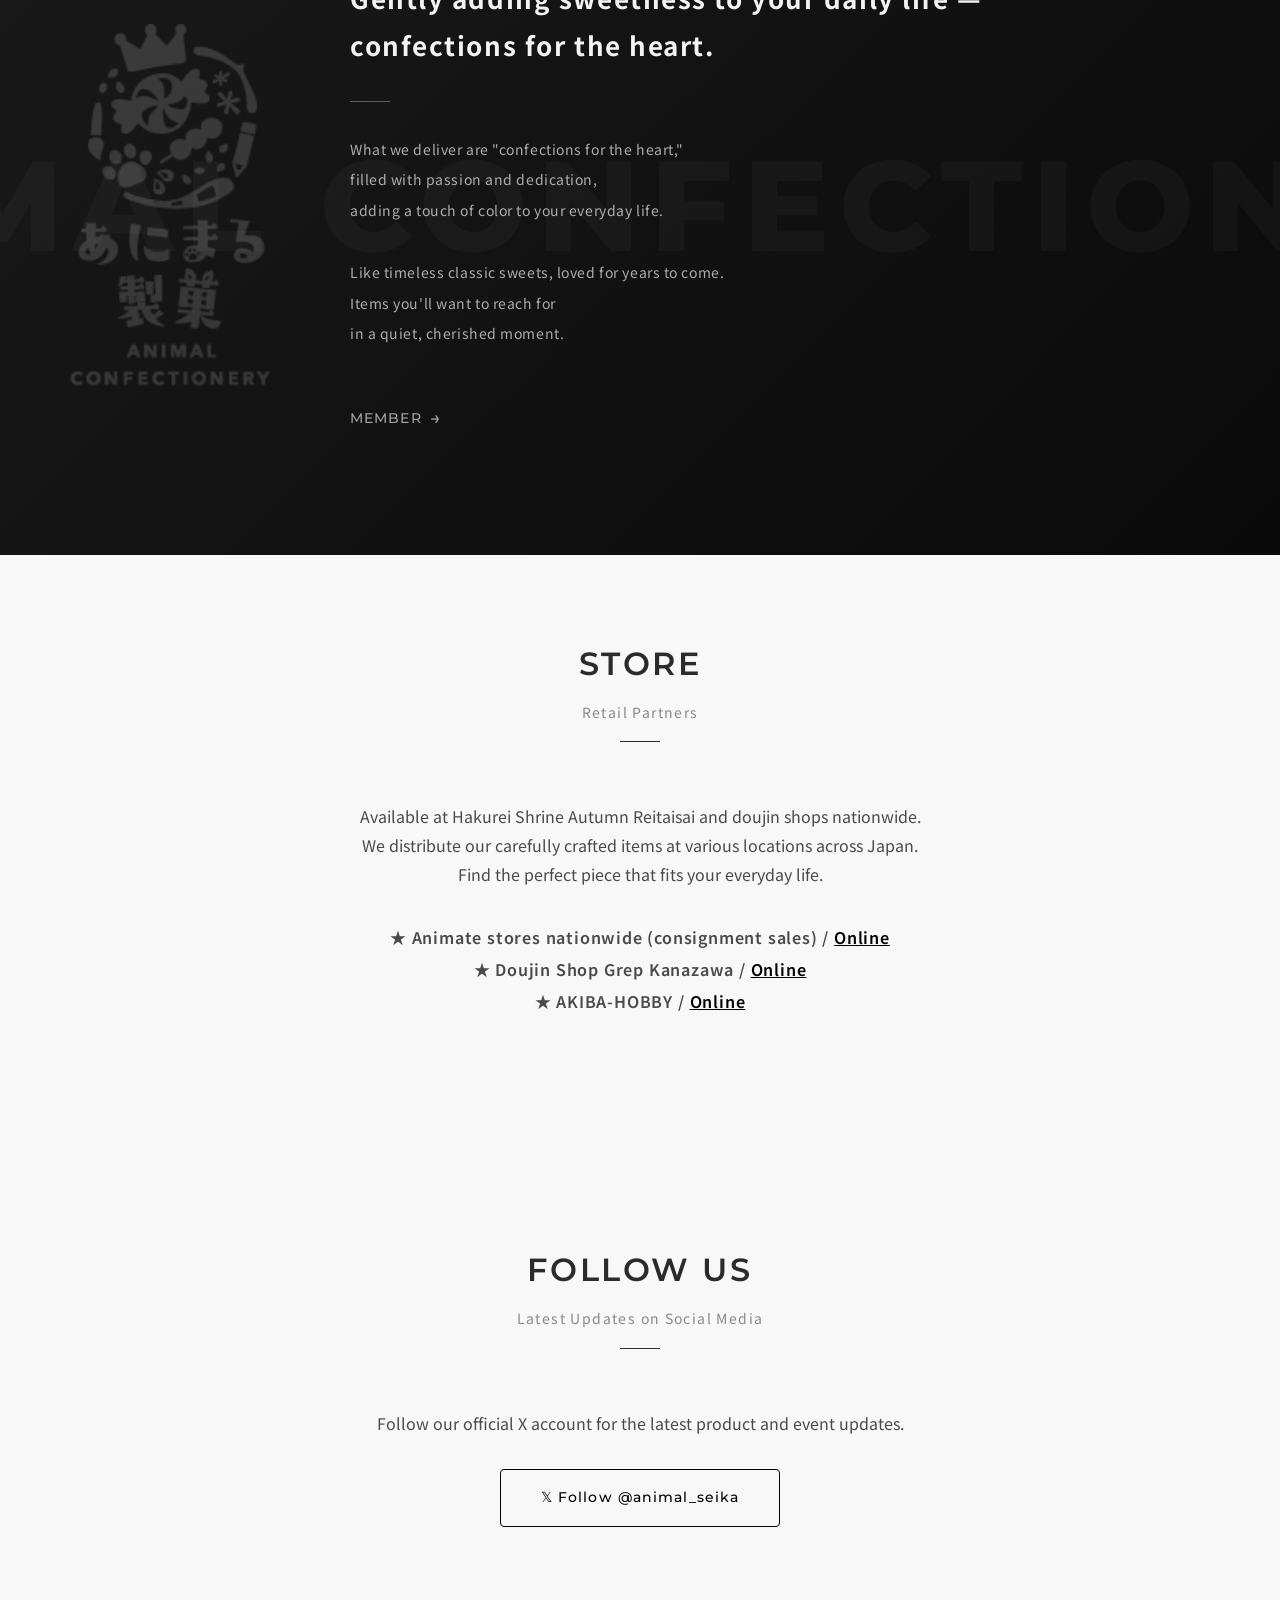
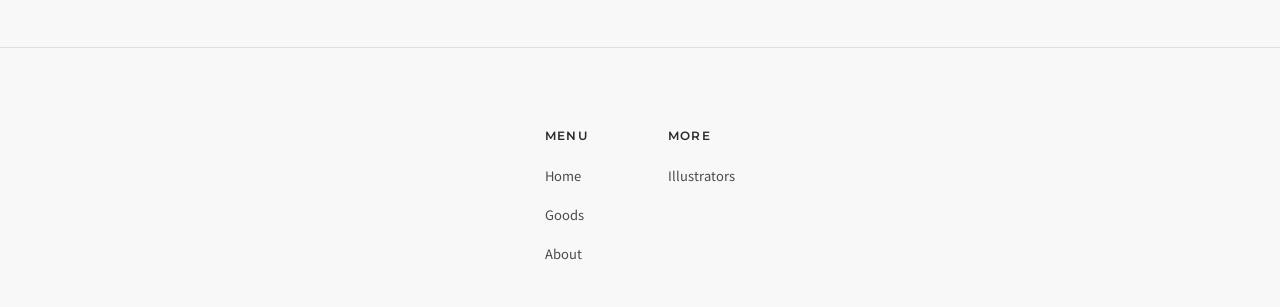
==== commit ec2fd562: "TOPページのカレンダーを11月・12月に変更、東天紅edition削除、スケジュールを11月頭・12月末に更新" ====
--- a/index.html
+++ b/index.html
@@ -141,30 +141,24 @@
     <section class="home-topics" id="topics">
       <div class="home-topics__inner">
 
-        <!-- 左：スライダー（3月 → 4月） -->
+        <!-- 左：スライダー（限定シリアルカード → 11月カレンダー → 12月カレンダー） -->
         <div class="home-topics__main" id="topics-slider" style="position: relative; overflow: hidden;">
           <div id="topics-slider-track"
-            style="display: flex; width: 400%; transition: transform 0.6s cubic-bezier(0.25, 1, 0.5, 1); height: 100%;">
+            style="display: flex; width: 300%; transition: transform 0.6s cubic-bezier(0.25, 1, 0.5, 1); height: 100%;">
 
             <!-- スライド 1: 限定シリアルカードキャンペーン -->
             <div
-              style="width: calc(100% / 4); flex-shrink: 0; height: 100%; background: #fff; display: flex; align-items: center; justify-content: center; padding: 0;">
+              style="width: calc(100% / 3); flex-shrink: 0; height: 100%; background: #fff; display: flex; align-items: center; justify-content: center; padding: 0;">
               <img src="イベント/限定シリアルカード.jpg" alt="限定シリアルカード" style="width: 100%; height: 100%; object-fit: contain;">
             </div>
 
-            <!-- スライド 2: 東天紅シリアルカードBOXキャンペーン -->
+            <!-- スライド 2: 11月カレンダー -->
             <div
-              style="width: calc(100% / 4); flex-shrink: 0; height: 100%; background: #fff; display: flex; align-items: center; justify-content: center; padding: 0;">
-              <img src="イベント/c24a9b073c1451b1.jpg" alt="東天紅シリアルカードコレクション" style="width: 100%; height: 100%; object-fit: contain;">
-            </div>
-
-            <!-- スライド 3: 9月カレンダー -->
-            <div
-              style="width: calc(100% / 4); flex-shrink: 0; height: 100%; background: #fff; display: flex; align-items: center; justify-content: center; padding: 32px;">
+              style="width: calc(100% / 3); flex-shrink: 0; height: 100%; background: #fff; display: flex; align-items: center; justify-content: center; padding: 32px;">
               <div style="width: 100%; max-width: 380px;">
                 <div
                   style="text-align: center; font-family: 'Montserrat', sans-serif; font-weight: 700; font-size: 20px; color: #222; margin-bottom: 20px; letter-spacing: 0.08em;">
-                  September <span style="font-size: 28px;">9</span> <span
+                  November <span style="font-size: 28px;">11</span> <span
                     style="font-size: 14px; font-weight: 400; color: #999;">2026</span>
                 </div>
                 <table
@@ -182,48 +176,48 @@
                   </thead>
                   <tbody>
                     <tr>
-                      <td style="padding: 10px 4px;"></td>
-                      <td style="padding: 10px 4px;"></td>
-                      <td style="padding: 10px 4px;">1</td>
+                      <td style="color: #d32f2f; padding: 10px 4px;">1</td>
                       <td style="padding: 10px 4px;">2</td>
-                      <td style="padding: 10px 4px;">3</td>
+                      <td style="color: #d32f2f; padding: 10px 4px;" title="文化の日">3</td>
                       <td style="padding: 10px 4px;">4</td>
-                      <td style="color: #1976d2; padding: 10px 4px;">5</td>
-                    </tr>
-                    <tr>
-                      <td style="color: #d32f2f; padding: 10px 4px;">6</td>
-                      <td style="padding: 10px 4px;">7</td>
-                      <td style="padding: 10px 4px;">8</td>
+                      <td style="padding: 10px 4px;">5</td>
+                      <td style="padding: 10px 4px;">6</td>
+                      <td style="color: #1976d2; padding: 10px 4px;">7</td>
+                    </tr>
+                    <tr>
+                      <td style="color: #d32f2f; padding: 10px 4px;">8</td>
                       <td style="padding: 10px 4px;">9</td>
                       <td style="padding: 10px 4px;">10</td>
                       <td style="padding: 10px 4px;">11</td>
-                      <td style="color: #1976d2; padding: 10px 4px;">12</td>
-                    </tr>
-                    <tr>
-                      <td style="color: #d32f2f; padding: 10px 4px;">13</td>
-                      <td style="padding: 10px 4px;">14</td>
-                      <td style="padding: 10px 4px;">15</td>
+                      <td style="padding: 10px 4px;">12</td>
+                      <td style="padding: 10px 4px;">13</td>
+                      <td style="color: #1976d2; padding: 10px 4px;">14</td>
+                    </tr>
+                    <tr>
+                      <td style="color: #d32f2f; padding: 10px 4px;">15</td>
                       <td style="padding: 10px 4px;">16</td>
                       <td style="padding: 10px 4px;">17</td>
                       <td style="padding: 10px 4px;">18</td>
-                      <td style="color: #1976d2; padding: 10px 4px;">19</td>
-                    </tr>
-                    <tr>
-                      <td style="color: #d32f2f; padding: 10px 4px;">20</td>
-                      <td style="color: #d32f2f; padding: 10px 4px;">21</td>
+                      <td style="padding: 10px 4px;">19</td>
+                      <td style="padding: 10px 4px;">20</td>
+                      <td style="color: #1976d2; padding: 10px 4px;">21</td>
+                    </tr>
+                    <tr>
                       <td style="color: #d32f2f; padding: 10px 4px;">22</td>
-                      <td style="color: #d32f2f; padding: 10px 4px;">23</td>
+                      <td style="color: #d32f2f; padding: 10px 4px;" title="勤労感謝の日">23</td>
                       <td style="padding: 10px 4px;">24</td>
                       <td style="padding: 10px 4px;">25</td>
-                      <td style="color: #1976d2; padding: 10px 4px;">26</td>
-                    </tr>
-                    <tr>
-                      <td style="color: #d32f2f; padding: 10px 4px;">27</td>
-                      <td style="padding: 10px 4px;">28</td>
-                      <td style="padding: 10px 4px;">29</td>
+                      <td style="padding: 10px 4px;">26</td>
+                      <td style="padding: 10px 4px;">27</td>
+                      <td style="color: #1976d2; padding: 10px 4px;">28</td>
+                    </tr>
+                    <tr>
+                      <td style="color: #d32f2f; padding: 10px 4px;">29</td>
                       <td style="padding: 10px 4px;">30</td>
-                      <td></td>
-                      <td></td>
+                      <td style="padding: 10px 4px;"></td>
+                      <td style="padding: 10px 4px;"></td>
+                      <td style="padding: 10px 4px;"></td>
+                      <td style="padding: 10px 4px;"></td>
                       <td></td>
                     </tr>
                     <tr>
@@ -240,13 +234,13 @@
               </div>
             </div>
 
-            <!-- スライド 4: 10月カレンダー -->
+            <!-- スライド 3: 12月カレンダー -->
             <div
-              style="width: calc(100% / 4); flex-shrink: 0; height: 100%; background: #fff; display: flex; align-items: center; justify-content: center; padding: 32px;">
+              style="width: calc(100% / 3); flex-shrink: 0; height: 100%; background: #fff; display: flex; align-items: center; justify-content: center; padding: 32px;">
               <div style="width: 100%; max-width: 380px;">
                 <div
                   style="text-align: center; font-family: 'Montserrat', sans-serif; font-weight: 700; font-size: 20px; color: #222; margin-bottom: 20px; letter-spacing: 0.08em;">
-                  October <span style="font-size: 28px;">10</span> <span
+                  December <span style="font-size: 28px;">12</span> <span
                     style="font-size: 14px; font-weight: 400; color: #999;">2026</span>
                 </div>
                 <table
@@ -266,53 +260,47 @@
                     <tr>
                       <td style="padding: 10px 4px;"></td>
                       <td style="padding: 10px 4px;"></td>
-                      <td style="padding: 10px 4px;"></td>
-                      <td style="padding: 10px 4px;"></td>
                       <td style="padding: 10px 4px;">1</td>
                       <td style="padding: 10px 4px;">2</td>
-                      <td style="color: #1976d2; padding: 10px 4px;">3</td>
-                    </tr>
-                    <tr>
-                      <td style="color: #d32f2f; padding: 10px 4px; position: relative;" title="博麗神社秋季例大祭">
-                        4
-                        <img src="rogo/アセット 4.png" alt="Event" style="position: absolute; bottom: 2px; right: 8px; width: 18px; height: 18px; opacity: 0.6; pointer-events: none;">
-                      </td>
-                      <td style="padding: 10px 4px;">5</td>
-                      <td style="padding: 10px 4px;">6</td>
+                      <td style="padding: 10px 4px;">3</td>
+                      <td style="padding: 10px 4px;">4</td>
+                      <td style="color: #1976d2; padding: 10px 4px;">5</td>
+                    </tr>
+                    <tr>
+                      <td style="color: #d32f2f; padding: 10px 4px;">6</td>
                       <td style="padding: 10px 4px;">7</td>
                       <td style="padding: 10px 4px;">8</td>
                       <td style="padding: 10px 4px;">9</td>
-                      <td style="color: #1976d2; padding: 10px 4px;">10</td>
-                    </tr>
-                    <tr>
-                      <td style="color: #d32f2f; padding: 10px 4px; position: relative;" title="東方紅楼夢">
-                        11
-                        <img src="rogo/アセット 4.png" alt="Event" style="position: absolute; bottom: 2px; right: 8px; width: 18px; height: 18px; opacity: 0.6; pointer-events: none;">
-                      </td>
-                      <td style="color: #d32f2f; padding: 10px 4px;">12</td>
-                      <td style="padding: 10px 4px;">13</td>
+                      <td style="padding: 10px 4px;">10</td>
+                      <td style="padding: 10px 4px;">11</td>
+                      <td style="color: #1976d2; padding: 10px 4px;">12</td>
+                    </tr>
+                    <tr>
+                      <td style="color: #d32f2f; padding: 10px 4px;">13</td>
                       <td style="padding: 10px 4px;">14</td>
                       <td style="padding: 10px 4px;">15</td>
                       <td style="padding: 10px 4px;">16</td>
-                      <td style="color: #1976d2; padding: 10px 4px;">17</td>
-                    </tr>
-                    <tr>
-                      <td style="color: #d32f2f; padding: 10px 4px;">18</td>
-                      <td style="padding: 10px 4px;">19</td>
-                      <td style="padding: 10px 4px;">20</td>
+                      <td style="padding: 10px 4px;">17</td>
+                      <td style="padding: 10px 4px;">18</td>
+                      <td style="color: #1976d2; padding: 10px 4px;">19</td>
+                    </tr>
+                    <tr>
+                      <td style="color: #d32f2f; padding: 10px 4px;">20</td>
                       <td style="padding: 10px 4px;">21</td>
                       <td style="padding: 10px 4px;">22</td>
                       <td style="padding: 10px 4px;">23</td>
-                      <td style="color: #1976d2; padding: 10px 4px;">24</td>
-                    </tr>
-                    <tr>
-                      <td style="color: #d32f2f; padding: 10px 4px;">25</td>
-                      <td style="padding: 10px 4px;">26</td>
-                      <td style="padding: 10px 4px;">27</td>
+                      <td style="padding: 10px 4px;">24</td>
+                      <td style="padding: 10px 4px;">25</td>
+                      <td style="color: #1976d2; padding: 10px 4px;">26</td>
+                    </tr>
+                    <tr>
+                      <td style="color: #d32f2f; padding: 10px 4px;">27</td>
                       <td style="padding: 10px 4px;">28</td>
                       <td style="padding: 10px 4px;">29</td>
                       <td style="padding: 10px 4px;">30</td>
-                      <td style="color: #1976d2; padding: 10px 4px;">31</td>
+                      <td style="padding: 10px 4px;">31</td>
+                      <td></td>
+                      <td></td>
                     </tr>
                     <tr>
                       <td style="padding: 10px 4px;">&nbsp;</td>
@@ -349,8 +337,6 @@
               style="width: 8px; height: 8px; border-radius: 50%; background: #ccc; cursor: pointer; transition: all 0.3s;"></span>
             <span class="slider-dot"
               style="width: 8px; height: 8px; border-radius: 50%; background: #ccc; cursor: pointer; transition: all 0.3s;"></span>
-            <span class="slider-dot"
-              style="width: 8px; height: 8px; border-radius: 50%; background: #ccc; cursor: pointer; transition: all 0.3s;"></span>
           </div>
 
           <!-- スライダー用スクリプト -->
@@ -360,13 +346,13 @@
               const prevBtn = document.getElementById('topics-slider-prev');
               const nextBtn = document.getElementById('topics-slider-next');
               const dots = document.querySelectorAll('#topics-slider-dots .slider-dot');
-              const totalSlides = 4;
+              const totalSlides = 3;
               let current = 0;
 
               function goTo(index) {
                 current = index;
-                // 各スライドは全体幅の1/4なので、パーセント = index * (100 / 4)
-                track.style.transform = 'translateX(-' + (current * (100 / 4)) + '%)';
+                // 各スライドは全体幅の1/3なので、パーセント = index * (100 / 3)
+                track.style.transform = 'translateX(-' + (current * (100 / 3)) + '%)';
                 dots.forEach(function (dot, i) {
                   dot.style.background = (i === current) ? '#333' : '#ccc';
                 });
@@ -414,19 +400,11 @@
             <ul style="list-style: none; padding: 0; margin: 0; font-size: 15px; color: #555; line-height: 1.7;">
               <li style="padding-left: 16px; position: relative; margin-bottom: 6px;">
                 <span style="position: absolute; left: 0; top: 3px; font-size: 12px; color: #333;">●</span>
-                <span data-i18n="home.topics.schedule.new1"><span style="font-weight: 600; color: #222;">9月中旬</span> パスケース新作10種</span>
-              </li>
-              <li style="padding-left: 16px; position: relative; margin-bottom: 6px;">
-                <span style="position: absolute; left: 0; top: 3px; font-size: 12px; color: #333;">●</span>
-                <span data-i18n="home.topics.schedule.event1"><span style="font-weight: 600; color: #222;">10月4日</span> 博麗神社秋季例大祭＠ち20ab</span>
-              </li>
-              <li style="padding-left: 16px; position: relative; margin-bottom: 6px;">
-                <span style="position: absolute; left: 0; top: 3px; font-size: 12px; color: #333;">●</span>
-                <span data-i18n="home.topics.schedule.event2"><span style="font-weight: 600; color: #222;">10月11日</span> 東方紅楼夢@6D（予定）</span>
+                <span data-i18n="home.topics.schedule.new1"><span style="font-weight: 600; color: #222;">11月頭</span> プライムキーチェーン新作5種</span>
               </li>
               <li style="padding-left: 16px; position: relative;">
                 <span style="position: absolute; left: 0; top: 3px; font-size: 12px; color: #333;">●</span>
-                <span data-i18n="home.topics.schedule.new2"><span style="font-weight: 600; color: #222;">11月頭</span> プライムキーチェーン新作5種</span>
+                <span data-i18n="home.topics.schedule.new2"><span style="font-weight: 600; color: #222;">12月末</span> シリアルカード第4弾</span>
               </li>
             </ul>
           </div>
--- a/css/style.css
+++ b/css/style.css
@@ -1319,119 +1319,230 @@
 }
 
 /* ============================================================
-   画像拡大モーダル
+   画像拡大モーダル（少しアップで写真を表示＋くの字ボタンで横切り替え）
    ============================================================ */
 .image-modal {
   display: none;
   position: fixed;
   z-index: 9999;
-  padding-top: 60px;
   left: 0;
   top: 0;
   width: 100%;
   height: 100%;
-  overflow: auto;
-  background-color: rgba(0, 0, 0, 0.85);
+  background-color: rgba(0, 0, 0, 0.88);
+  backdrop-filter: blur(8px);
+  -webkit-backdrop-filter: blur(8px);
   opacity: 0;
   transition: opacity 0.3s ease;
+  justify-content: center;
+  align-items: center;
+  flex-direction: column;
+  box-sizing: border-box;
+  padding: 20px;
 }
 
 .image-modal.show {
   display: flex;
   opacity: 1;
+}
+
+.image-modal__close {
+  position: absolute;
+  top: 20px;
+  right: 24px;
+  color: #fff;
+  font-size: 32px;
+  font-weight: 300;
+  cursor: pointer;
+  z-index: 10002;
+  width: 44px;
+  height: 44px;
+  display: flex;
+  align-items: center;
   justify-content: center;
-  align-items: center;
-  padding: 20px;
-}
-
+  border-radius: 50%;
+  background: rgba(255, 255, 255, 0.15);
+  transition: all 0.2s ease;
+  line-height: 1;
+}
+
+.image-modal__close:hover {
+  background: rgba(255, 255, 255, 0.3);
+  transform: scale(1.08);
+}
+
+.image-modal__counter {
+  position: absolute;
+  top: 24px;
+  left: 50%;
+  transform: translateX(-50%);
+  color: rgba(255, 255, 255, 0.95);
+  font-family: var(--font-heading);
+  font-size: 13px;
+  font-weight: 600;
+  letter-spacing: 0.1em;
+  background: rgba(0, 0, 0, 0.6);
+  padding: 5px 16px;
+  border-radius: 20px;
+  z-index: 10002;
+  pointer-events: none;
+  border: 1px solid rgba(255, 255, 255, 0.15);
+}
+
+/* スライダーラッパー（中央配置＋左右ボタンの親） */
+.image-modal__wrapper {
+  position: relative;
+  display: flex;
+  align-items: center;
+  justify-content: center;
+  max-width: 92vw;
+  max-height: 75vh;
+}
+
+/* 写真表示スライダー（余計な黒枠・背景なし！写真そのものが少しアップで浮かぶ） */
+.image-modal__slider {
+  position: relative;
+  display: block;
+  /* 少しアップの心地よいサイズ感 */
+  width: min(80vw, 480px);
+  height: min(70vh, 480px);
+  max-width: 480px;
+  max-height: 480px;
+  overflow: hidden;
+  background: transparent;
+  box-shadow: none;
+  user-select: none;
+  touch-action: pan-y;
+  box-sizing: border-box;
+  margin: auto;
+}
+
+@media (max-width: 768px) {
+  .image-modal__slider {
+    width: min(84vw, 380px);
+    height: min(65vh, 380px);
+  }
+}
+
+/* 横一列のトラック（各スライドが100%幅で横並び） */
+.image-modal__track {
+  display: flex;
+  flex-direction: row;
+  flex-wrap: nowrap;
+  width: 100%;
+  height: 100%;
+  transition: transform 0.45s cubic-bezier(0.25, 1, 0.5, 1);
+  will-change: transform;
+}
+
+/* 各スライド（1枚につきスライダー幅100%） */
+.image-modal__slide {
+  width: 100%;
+  min-width: 100%;
+  max-width: 100%;
+  flex: 0 0 100%;
+  height: 100%;
+  display: flex;
+  align-items: center;
+  justify-content: center;
+  padding: 6px;
+  box-sizing: border-box;
+  overflow: hidden;
+}
+
+/* 写真本体：少しアップで自然に浮かび上がり、金具から最下部まで美しく表示 */
+.image-modal__slide-img {
+  max-width: 100%;
+  max-height: 100%;
+  width: auto;
+  height: auto;
+  object-fit: contain;
+  display: block;
+  margin: auto;
+  border-radius: 12px;
+  box-shadow: 0 12px 35px rgba(0, 0, 0, 0.6);
+  pointer-events: none;
+  user-select: none;
+}
+
+/* 旧バージョン互換用 */
 .image-modal__content {
   margin: auto;
   display: block;
-  max-width: 90%;
-  max-height: 85vh;
+  max-width: 100%;
+  max-height: 100%;
   object-fit: contain;
-  box-shadow: 0 5px 25px rgba(0, 0, 0, 0.5);
-  border-radius: 4px;
-}
-
-.image-modal__close {
-  position: absolute;
-  top: 20px;
-  right: 35px;
-  color: #fff;
-  font-size: 40px;
-  font-weight: bold;
-  transition: 0.3s;
-  cursor: pointer;
-  z-index: 10000;
-}
-
-.image-modal__close:hover,
-.image-modal__close:focus {
-  color: var(--color-accent);
-  text-decoration: none;
-  cursor: pointer;
-}
-
-.image-modal__container {
-  position: relative;
-  max-width: 90%;
-  max-height: 85vh;
-  display: flex;
-  align-items: center;
-  justify-content: center;
-}
-
+}
+
+/* カレンダー仕様の「くの字」切り替えボタン */
+.image-modal__btn,
 .image-modal__prev,
 .image-modal__next {
   position: absolute;
   top: 50%;
   transform: translateY(-50%);
-  color: #fff;
-  background: rgba(0, 0, 0, 0.4);
-  border: none;
-  font-size: 24px;
   width: 44px;
   height: 44px;
   border-radius: 50%;
+  background: rgba(255, 255, 255, 0.92);
+  box-shadow: 0 3px 12px rgba(0, 0, 0, 0.35);
+  border: none;
+  font-size: 18px;
+  font-weight: 700;
+  color: #222;
   cursor: pointer;
-  z-index: 10001;
-  display: none; /* JS制御で表示切替 */
+  z-index: 30;
+  display: none; /* 複数枚ある場合のみJSで表示 */
   align-items: center;
   justify-content: center;
-  transition: background-color 0.3s, opacity 0.3s;
-}
-
+  transition: all 0.25s ease;
+  user-select: none;
+  line-height: 1;
+}
+
+.image-modal__btn:hover,
 .image-modal__prev:hover,
 .image-modal__next:hover {
-  background-color: rgba(0, 0, 0, 0.8);
-}
-
+  background: #ffffff;
+  transform: translateY(-50%) scale(1.12);
+  box-shadow: 0 5px 16px rgba(0, 0, 0, 0.45);
+}
+
+/* PCでは写真の左右外側にすっきり配置 */
+.image-modal__btn--prev,
 .image-modal__prev {
-  left: -60px;
-}
-
+  left: -58px;
+}
+
+.image-modal__btn--next,
 .image-modal__next {
-  right: -60px;
-}
-
-@media (max-width: 900px) {
+  right: -58px;
+}
+
+@media (max-width: 768px) {
+  .image-modal__btn,
+  .image-modal__prev,
+  .image-modal__next {
+    width: 36px;
+    height: 36px;
+    font-size: 15px;
+  }
+  .image-modal__btn--prev,
   .image-modal__prev {
-    left: 10px;
-  }
+    left: 4px;
+  }
+  .image-modal__btn--next,
   .image-modal__next {
-    right: 10px;
-  }
-}
-
+    right: 4px;
+  }
+}
+
+/* スライドインジケーター（ドット） */
 .image-modal__dots {
-  position: absolute;
-  bottom: 24px;
-  left: 50%;
-  transform: translateX(-50%);
   display: flex;
   gap: 8px;
-  z-index: 10001;
+  margin-top: 16px;
+  z-index: 30;
 }
 
 .image-modal__dot {
@@ -1440,16 +1551,41 @@
   border-radius: 50%;
   background-color: rgba(255, 255, 255, 0.4);
   cursor: pointer;
-  transition: background-color 0.3s, transform 0.3s;
+  transition: all 0.25s ease;
 }
 
 .image-modal__dot:hover {
   background-color: rgba(255, 255, 255, 0.8);
+  transform: scale(1.2);
 }
 
 .image-modal__dot--active {
   background-color: #ffffff;
-  transform: scale(1.2);
+  transform: scale(1.35);
+  box-shadow: 0 0 6px rgba(255, 255, 255, 0.8);
+}
+
+/* カード上の複数画像バッジ */
+.product-card__badge-count {
+  position: absolute;
+  top: 10px;
+  right: 10px;
+  background: rgba(0, 0, 0, 0.68);
+  backdrop-filter: blur(4px);
+  -webkit-backdrop-filter: blur(4px);
+  color: #fff;
+  font-family: var(--font-heading);
+  font-size: 11px;
+  font-weight: 500;
+  letter-spacing: 0.05em;
+  padding: 3px 8px;
+  border-radius: 12px;
+  display: inline-flex;
+  align-items: center;
+  gap: 4px;
+  pointer-events: none;
+  z-index: 2;
+  box-shadow: 0 2px 8px rgba(0, 0, 0, 0.3);
 }
 
 /* ============================================================
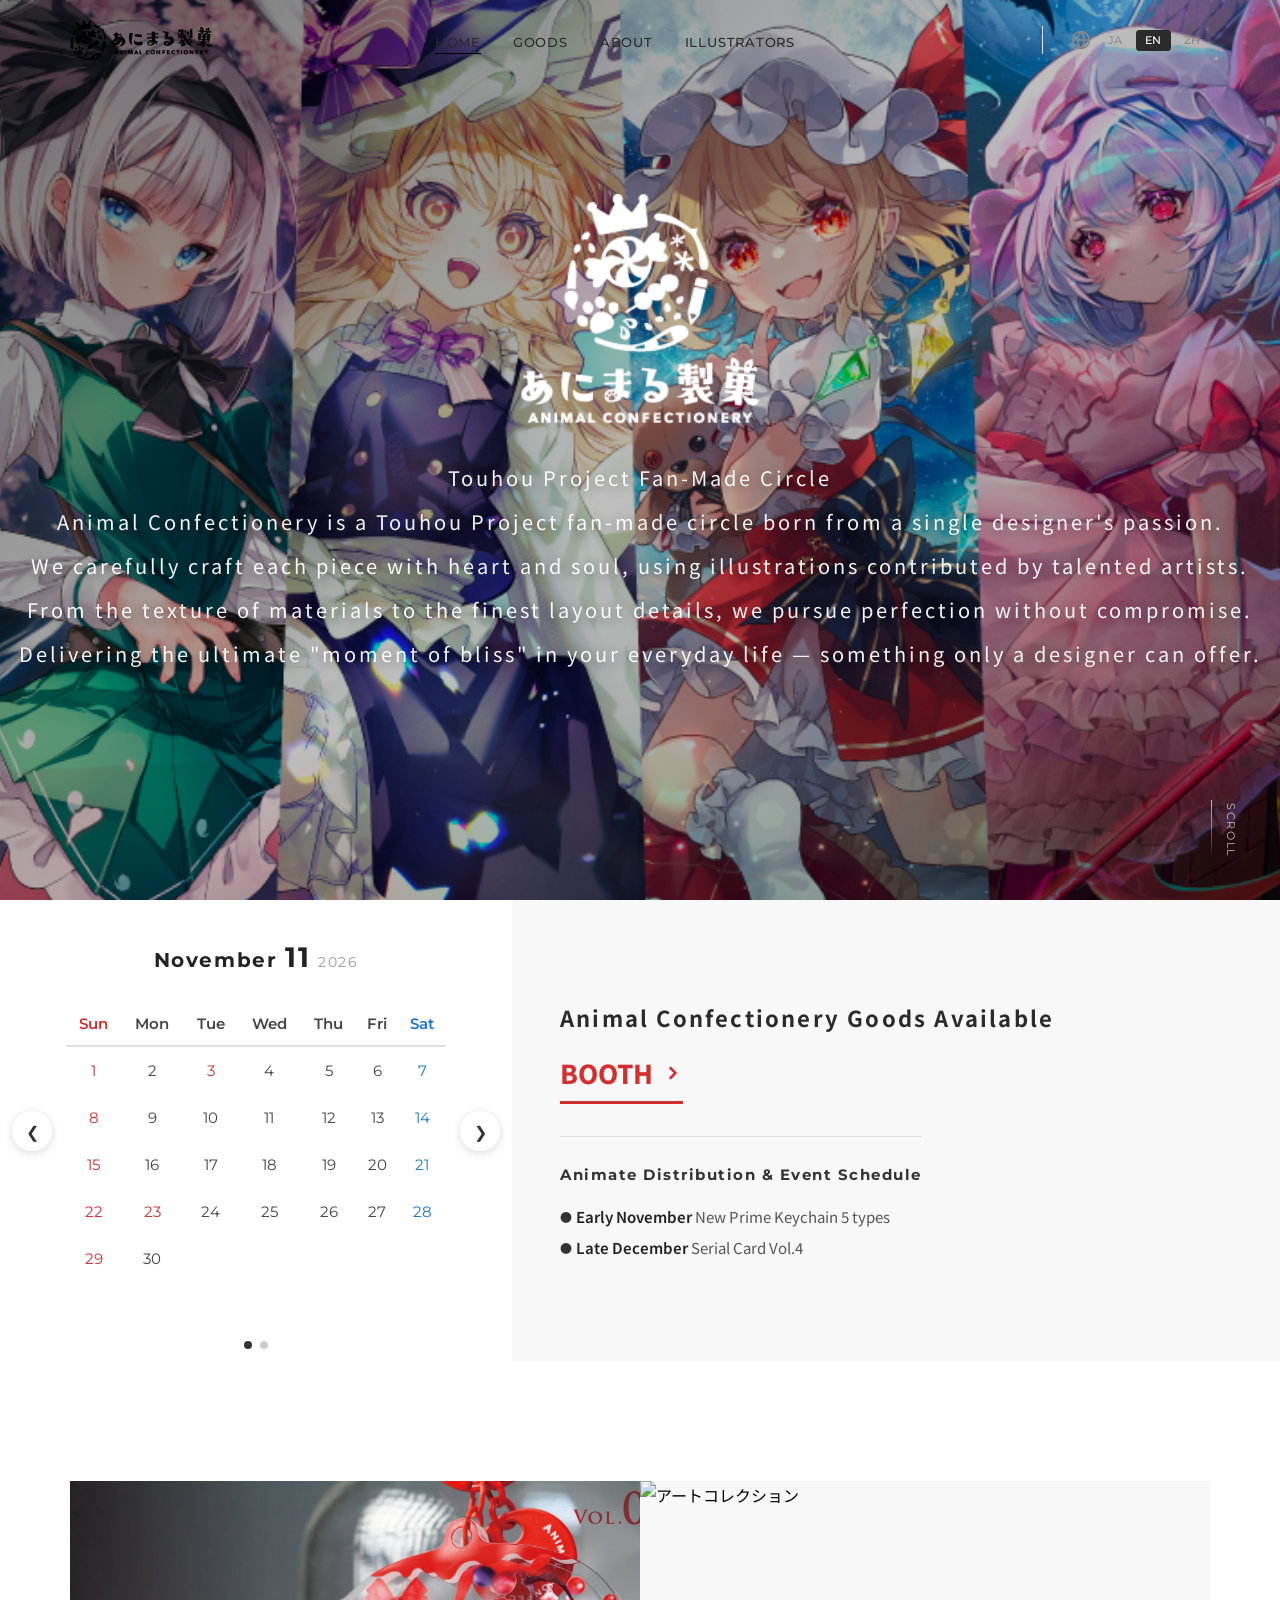
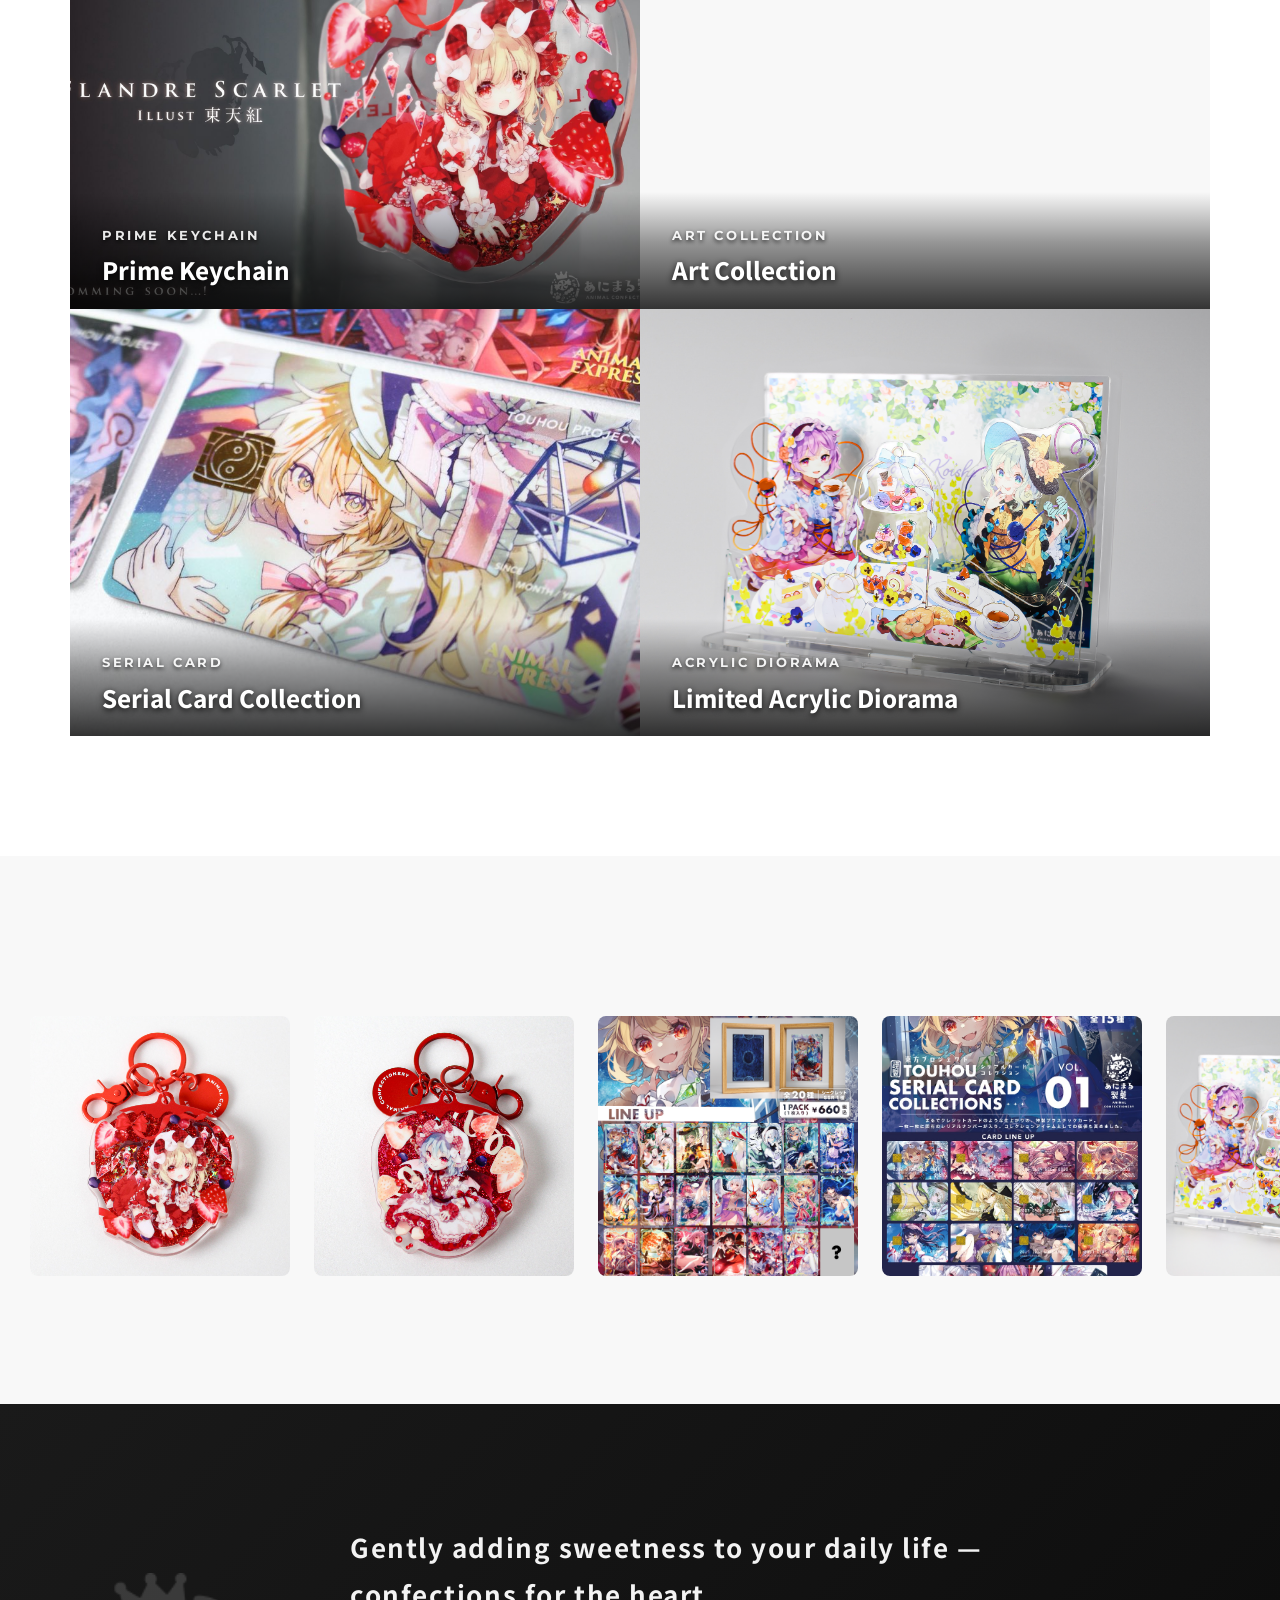
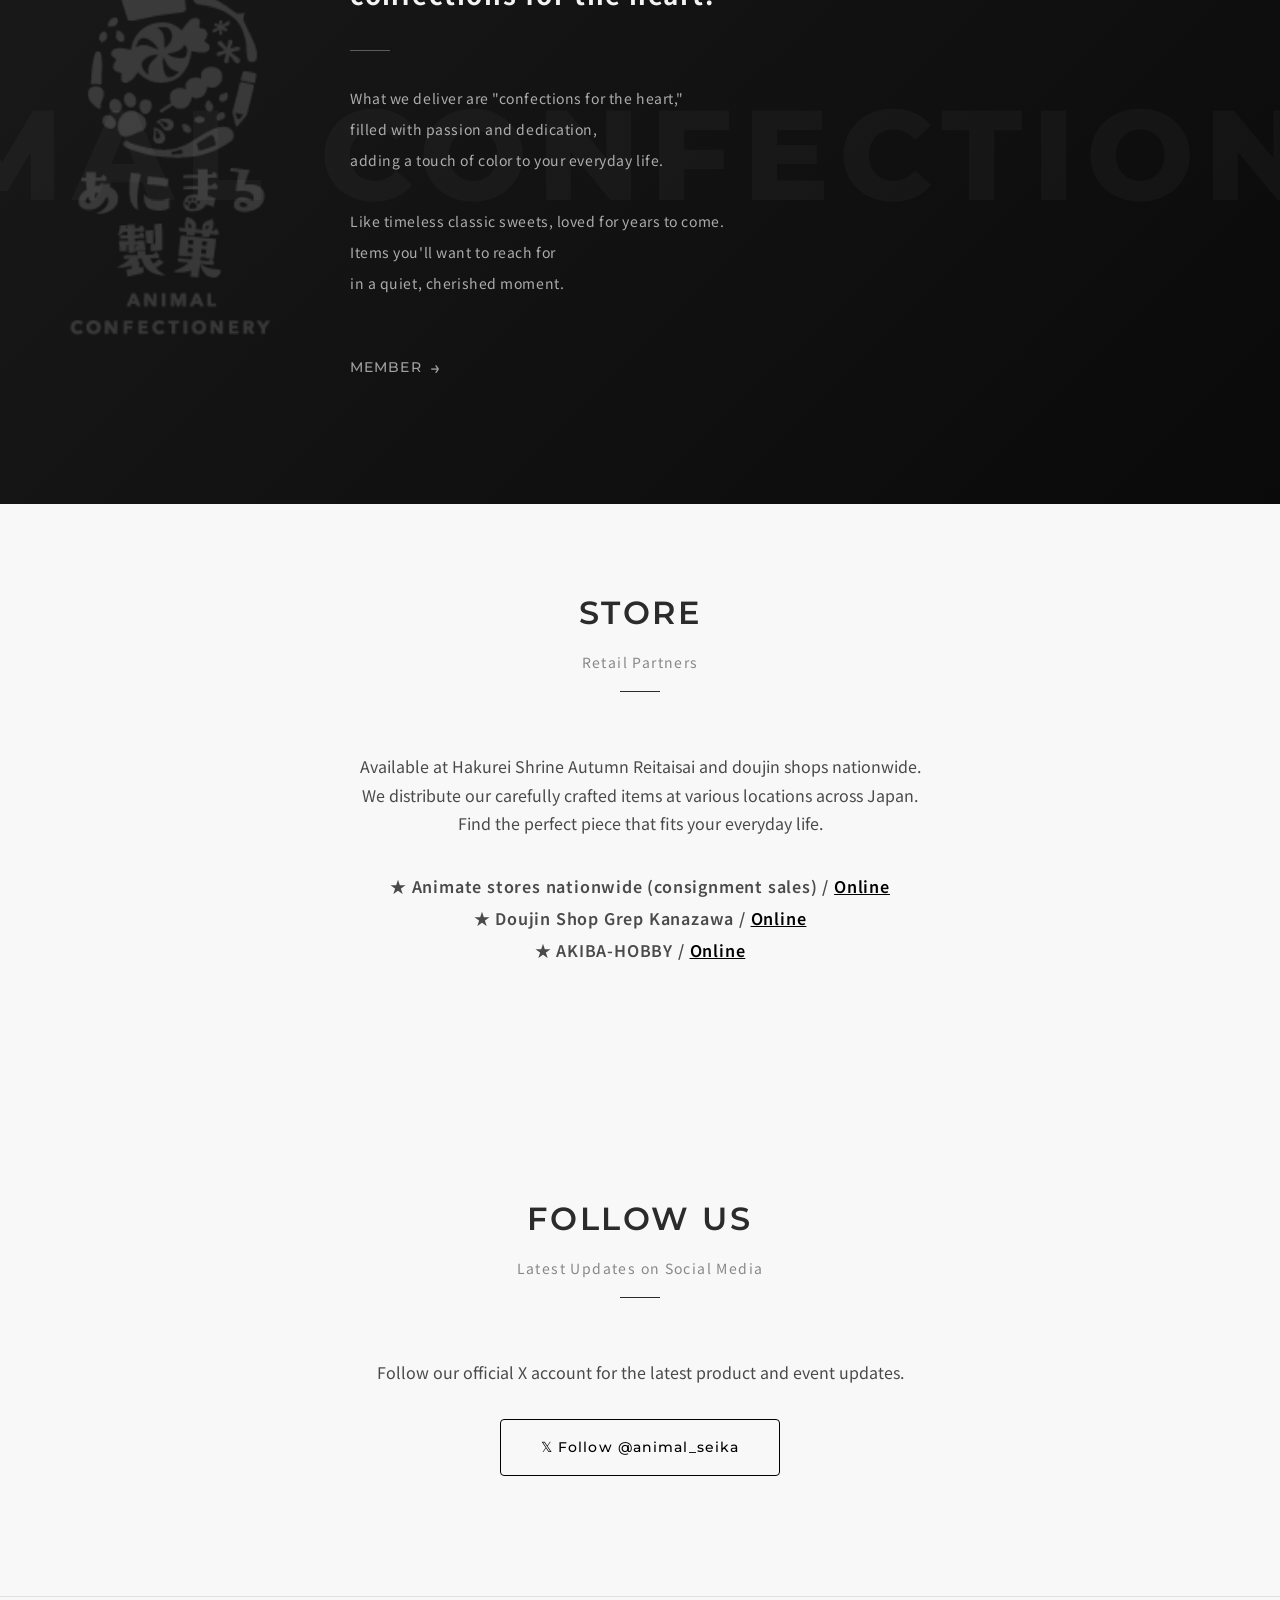
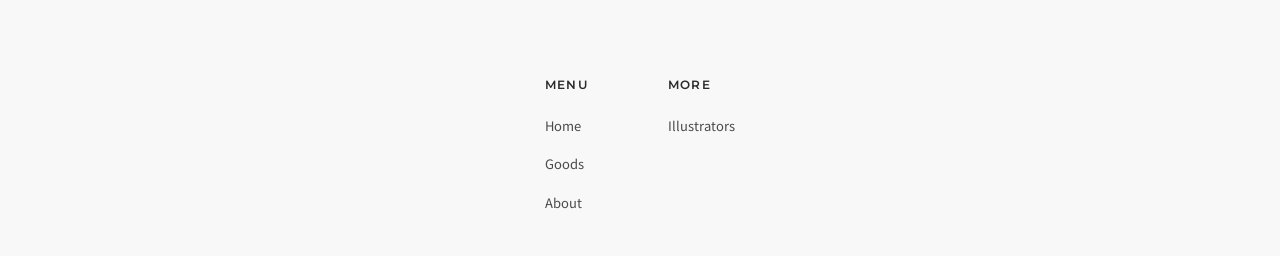
==== commit 8f2aa828: "TOPページの限定シリアルカード画像とBOOTHキャンペーン告知文言を削除、スライダーを2スライド化" ====
--- a/index.html
+++ b/index.html
@@ -141,20 +141,14 @@
     <section class="home-topics" id="topics">
       <div class="home-topics__inner">
 
-        <!-- 左：スライダー（限定シリアルカード → 11月カレンダー → 12月カレンダー） -->
+        <!-- 左：スライダー（11月カレンダー → 12月カレンダー） -->
         <div class="home-topics__main" id="topics-slider" style="position: relative; overflow: hidden;">
           <div id="topics-slider-track"
-            style="display: flex; width: 300%; transition: transform 0.6s cubic-bezier(0.25, 1, 0.5, 1); height: 100%;">
-
-            <!-- スライド 1: 限定シリアルカードキャンペーン -->
+            style="display: flex; width: 200%; transition: transform 0.6s cubic-bezier(0.25, 1, 0.5, 1); height: 100%;">
+
+            <!-- スライド 1: 11月カレンダー -->
             <div
-              style="width: calc(100% / 3); flex-shrink: 0; height: 100%; background: #fff; display: flex; align-items: center; justify-content: center; padding: 0;">
-              <img src="イベント/限定シリアルカード.jpg" alt="限定シリアルカード" style="width: 100%; height: 100%; object-fit: contain;">
-            </div>
-
-            <!-- スライド 2: 11月カレンダー -->
-            <div
-              style="width: calc(100% / 3); flex-shrink: 0; height: 100%; background: #fff; display: flex; align-items: center; justify-content: center; padding: 32px;">
+              style="width: calc(100% / 2); flex-shrink: 0; height: 100%; background: #fff; display: flex; align-items: center; justify-content: center; padding: 32px;">
               <div style="width: 100%; max-width: 380px;">
                 <div
                   style="text-align: center; font-family: 'Montserrat', sans-serif; font-weight: 700; font-size: 20px; color: #222; margin-bottom: 20px; letter-spacing: 0.08em;">
@@ -234,9 +228,9 @@
               </div>
             </div>
 
-            <!-- スライド 3: 12月カレンダー -->
+            <!-- スライド 2: 12月カレンダー -->
             <div
-              style="width: calc(100% / 3); flex-shrink: 0; height: 100%; background: #fff; display: flex; align-items: center; justify-content: center; padding: 32px;">
+              style="width: calc(100% / 2); flex-shrink: 0; height: 100%; background: #fff; display: flex; align-items: center; justify-content: center; padding: 32px;">
               <div style="width: 100%; max-width: 380px;">
                 <div
                   style="text-align: center; font-family: 'Montserrat', sans-serif; font-weight: 700; font-size: 20px; color: #222; margin-bottom: 20px; letter-spacing: 0.08em;">
@@ -335,8 +329,6 @@
               style="width: 8px; height: 8px; border-radius: 50%; background: #333; cursor: pointer; transition: all 0.3s;"></span>
             <span class="slider-dot"
               style="width: 8px; height: 8px; border-radius: 50%; background: #ccc; cursor: pointer; transition: all 0.3s;"></span>
-            <span class="slider-dot"
-              style="width: 8px; height: 8px; border-radius: 50%; background: #ccc; cursor: pointer; transition: all 0.3s;"></span>
           </div>
 
           <!-- スライダー用スクリプト -->
@@ -346,13 +338,13 @@
               const prevBtn = document.getElementById('topics-slider-prev');
               const nextBtn = document.getElementById('topics-slider-next');
               const dots = document.querySelectorAll('#topics-slider-dots .slider-dot');
-              const totalSlides = 3;
+              const totalSlides = 2;
               let current = 0;
 
               function goTo(index) {
                 current = index;
-                // 各スライドは全体幅の1/3なので、パーセント = index * (100 / 3)
-                track.style.transform = 'translateX(-' + (current * (100 / 3)) + '%)';
+                // 各スライドは全体幅の1/2なので、パーセント = index * (100 / 2)
+                track.style.transform = 'translateX(-' + (current * (100 / 2)) + '%)';
                 dots.forEach(function (dot, i) {
                   dot.style.background = (i === current) ? '#333' : '#ccc';
                 });
@@ -374,14 +366,10 @@
         <!-- 右：テキスト＆注釈（固定表示） -->
         <div class="home-topics__side"
           style="display: flex; flex-direction: column; justify-content: center; padding: 32px 48px; text-align: left; align-items: flex-start;">
-          <h2 class="home-topics__heading" style="text-align: left; margin-bottom: 8px;">
+          <h2 class="home-topics__heading" style="text-align: left; margin-bottom: 16px;">
             <span class="home-topics__heading-ja" data-i18n="home.topics.goods"
-              style="font-size: 22px; font-weight: 700; color: var(--color-heading); letter-spacing: 0.1em; line-height: 1.5; margin: 0; display: block; margin-bottom: 8px;">あにまる製菓グッズ頒布中</span>
+              style="font-size: 22px; font-weight: 700; color: var(--color-heading); letter-spacing: 0.1em; line-height: 1.5; margin: 0; display: block;">あにまる製菓グッズ頒布中</span>
           </h2>
-          <!-- BOOTH限定キャンペーンメッセージ -->
-          <div data-i18n="home.topics.sub_message" style="font-size: 15px; font-weight: 600; color: #d32f2f; margin-bottom: 16px; letter-spacing: 0.05em;">
-            BOOTH限定シリアルカードプレゼントキャンペーン開催中
-          </div>
           <a href="https://animal-seika.booth.pm/" target="_blank" rel="noopener noreferrer"
             style="display: inline-flex; align-items: center; gap: 8px; margin-bottom: 32px; font-size: 26px; font-weight: 800; color: #d32f2f; text-decoration: none; border-bottom: 3px solid #d32f2f; padding-bottom: 4px; transition: opacity 0.3s ease;"
             onmouseover="this.style.opacity=0.6" onmouseout="this.style.opacity=1">
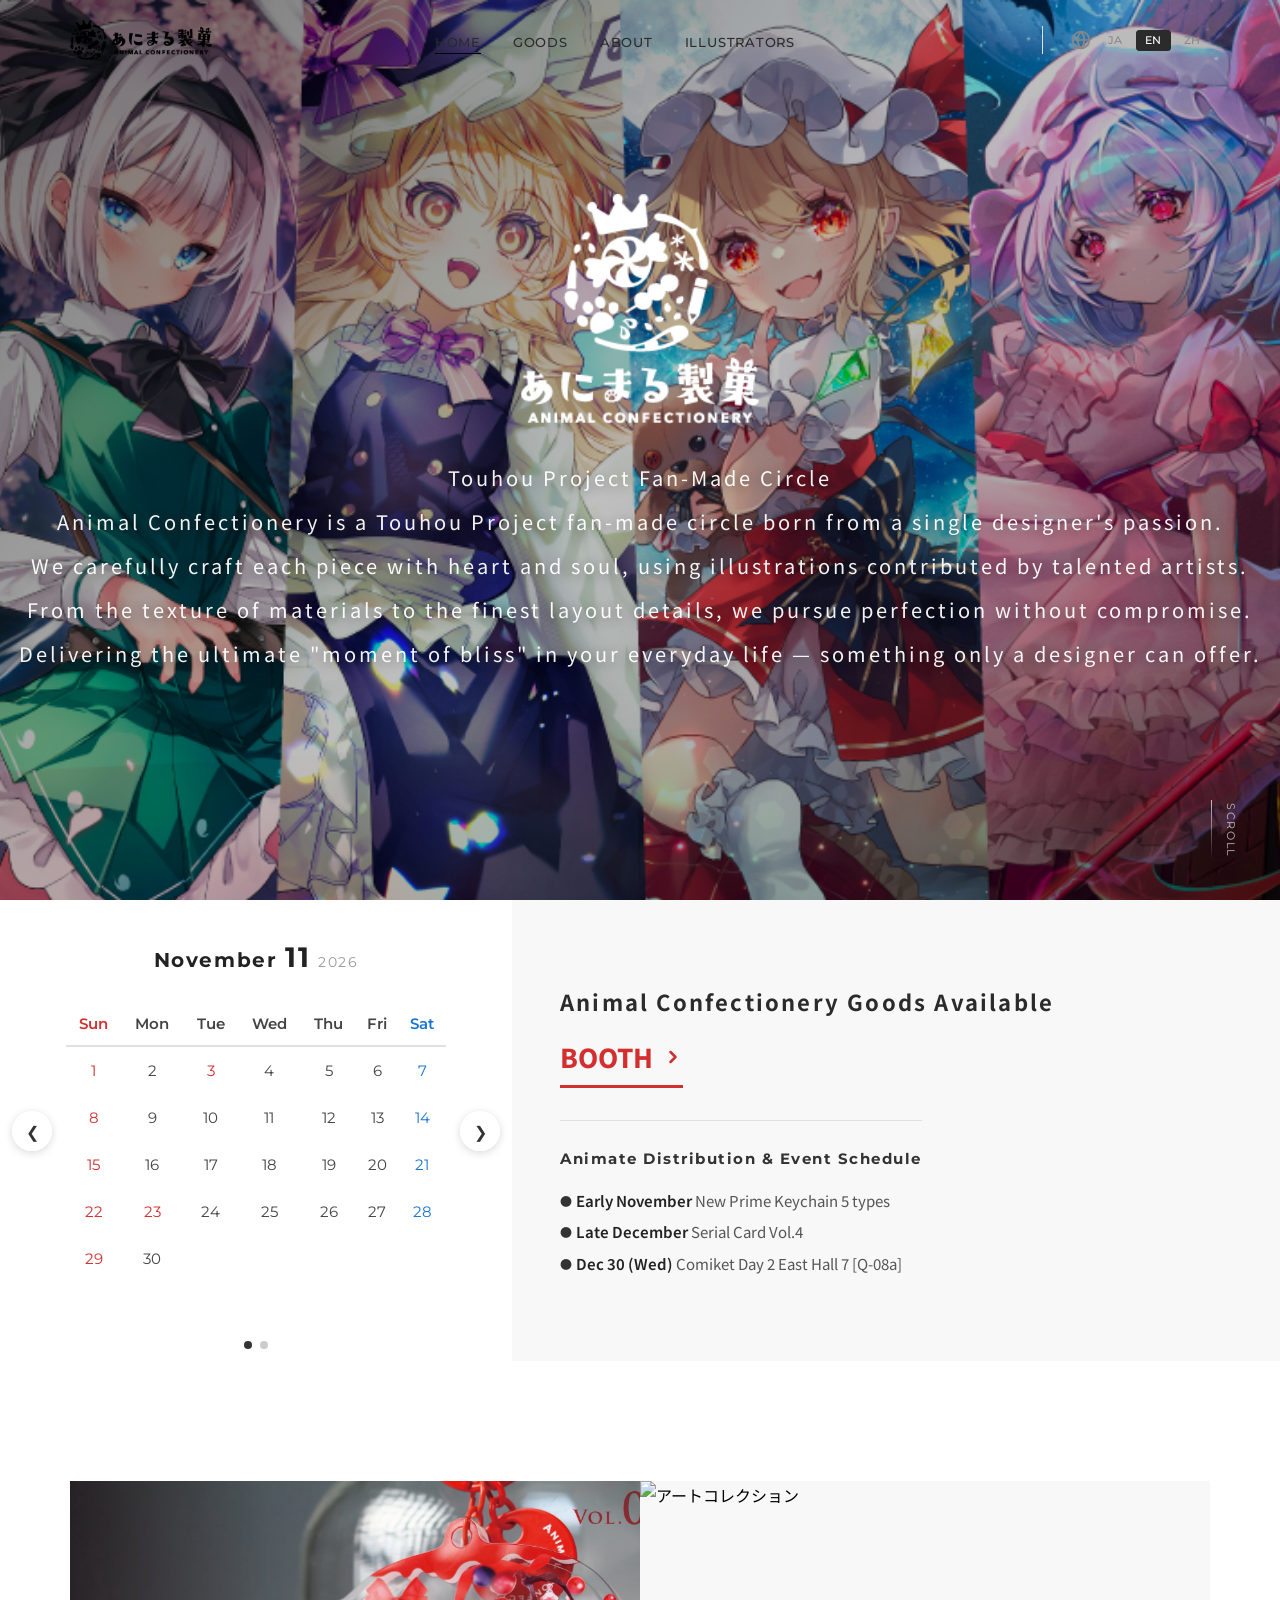
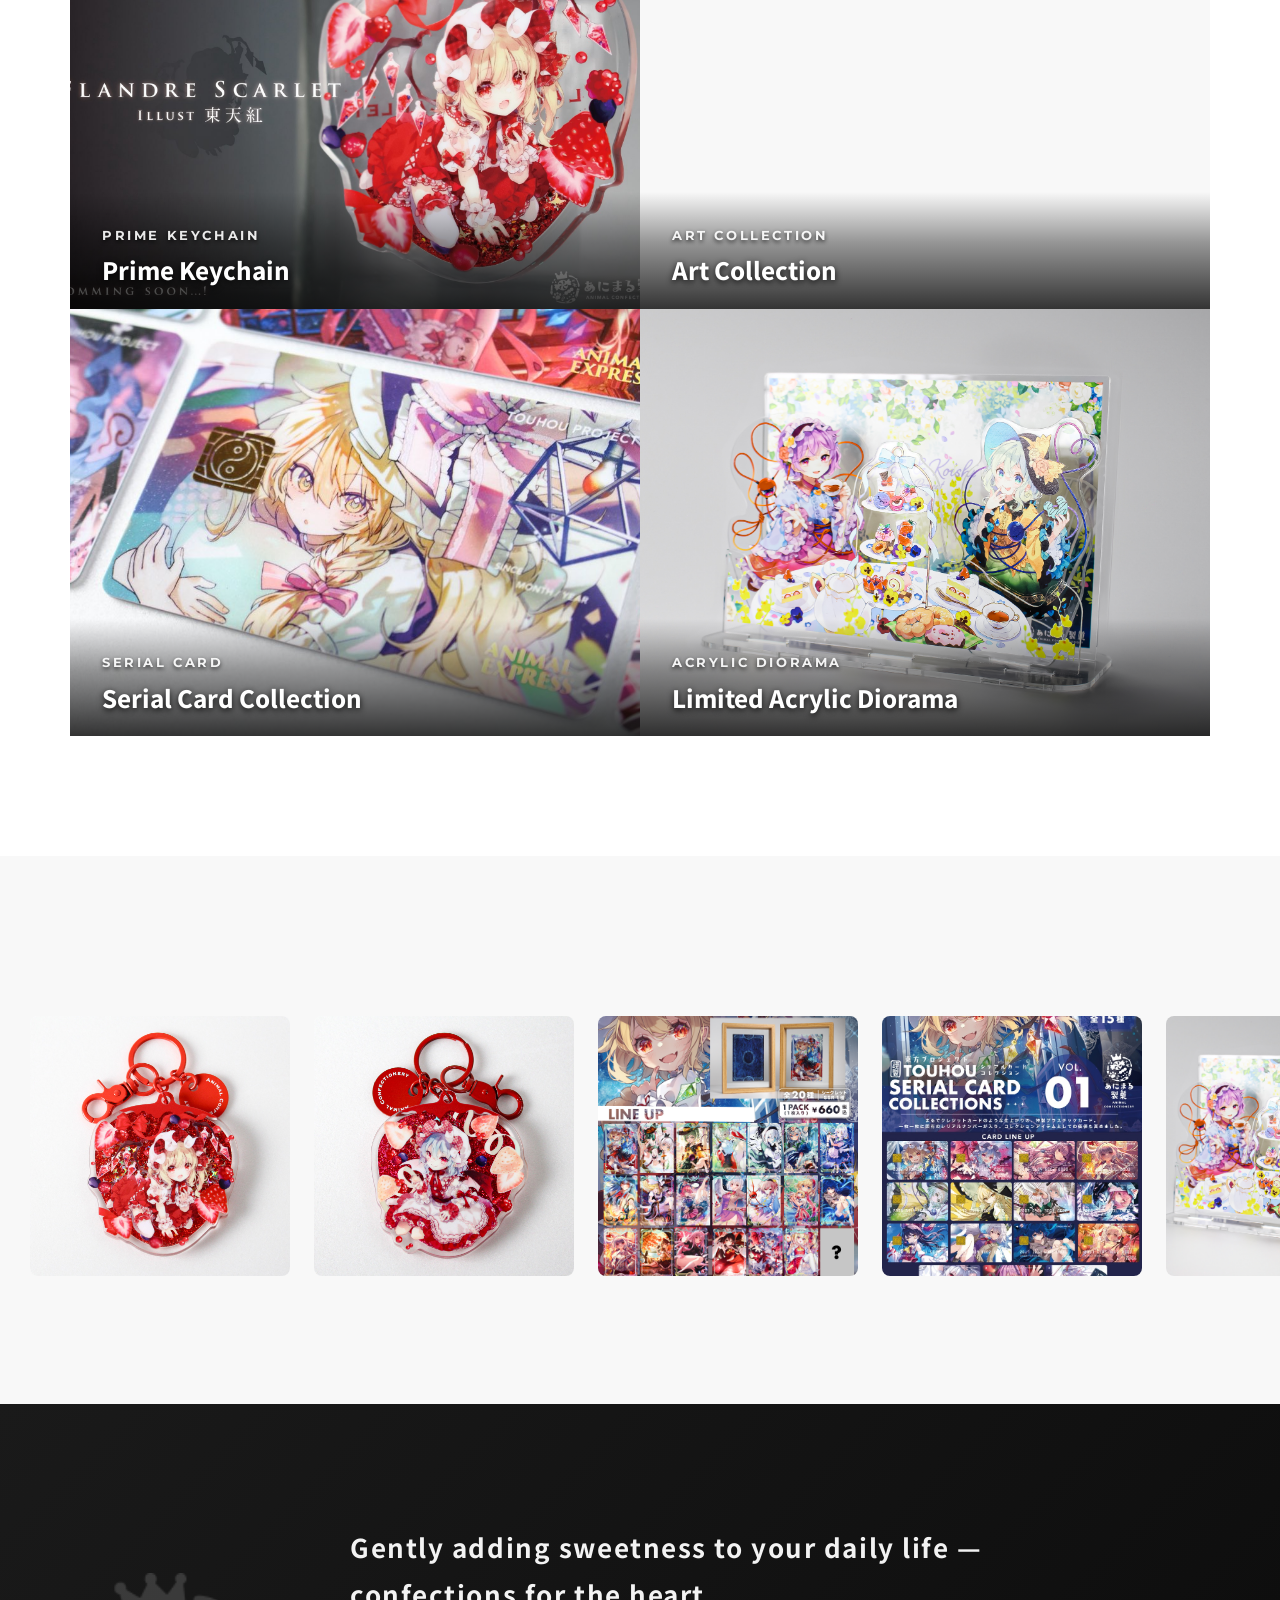
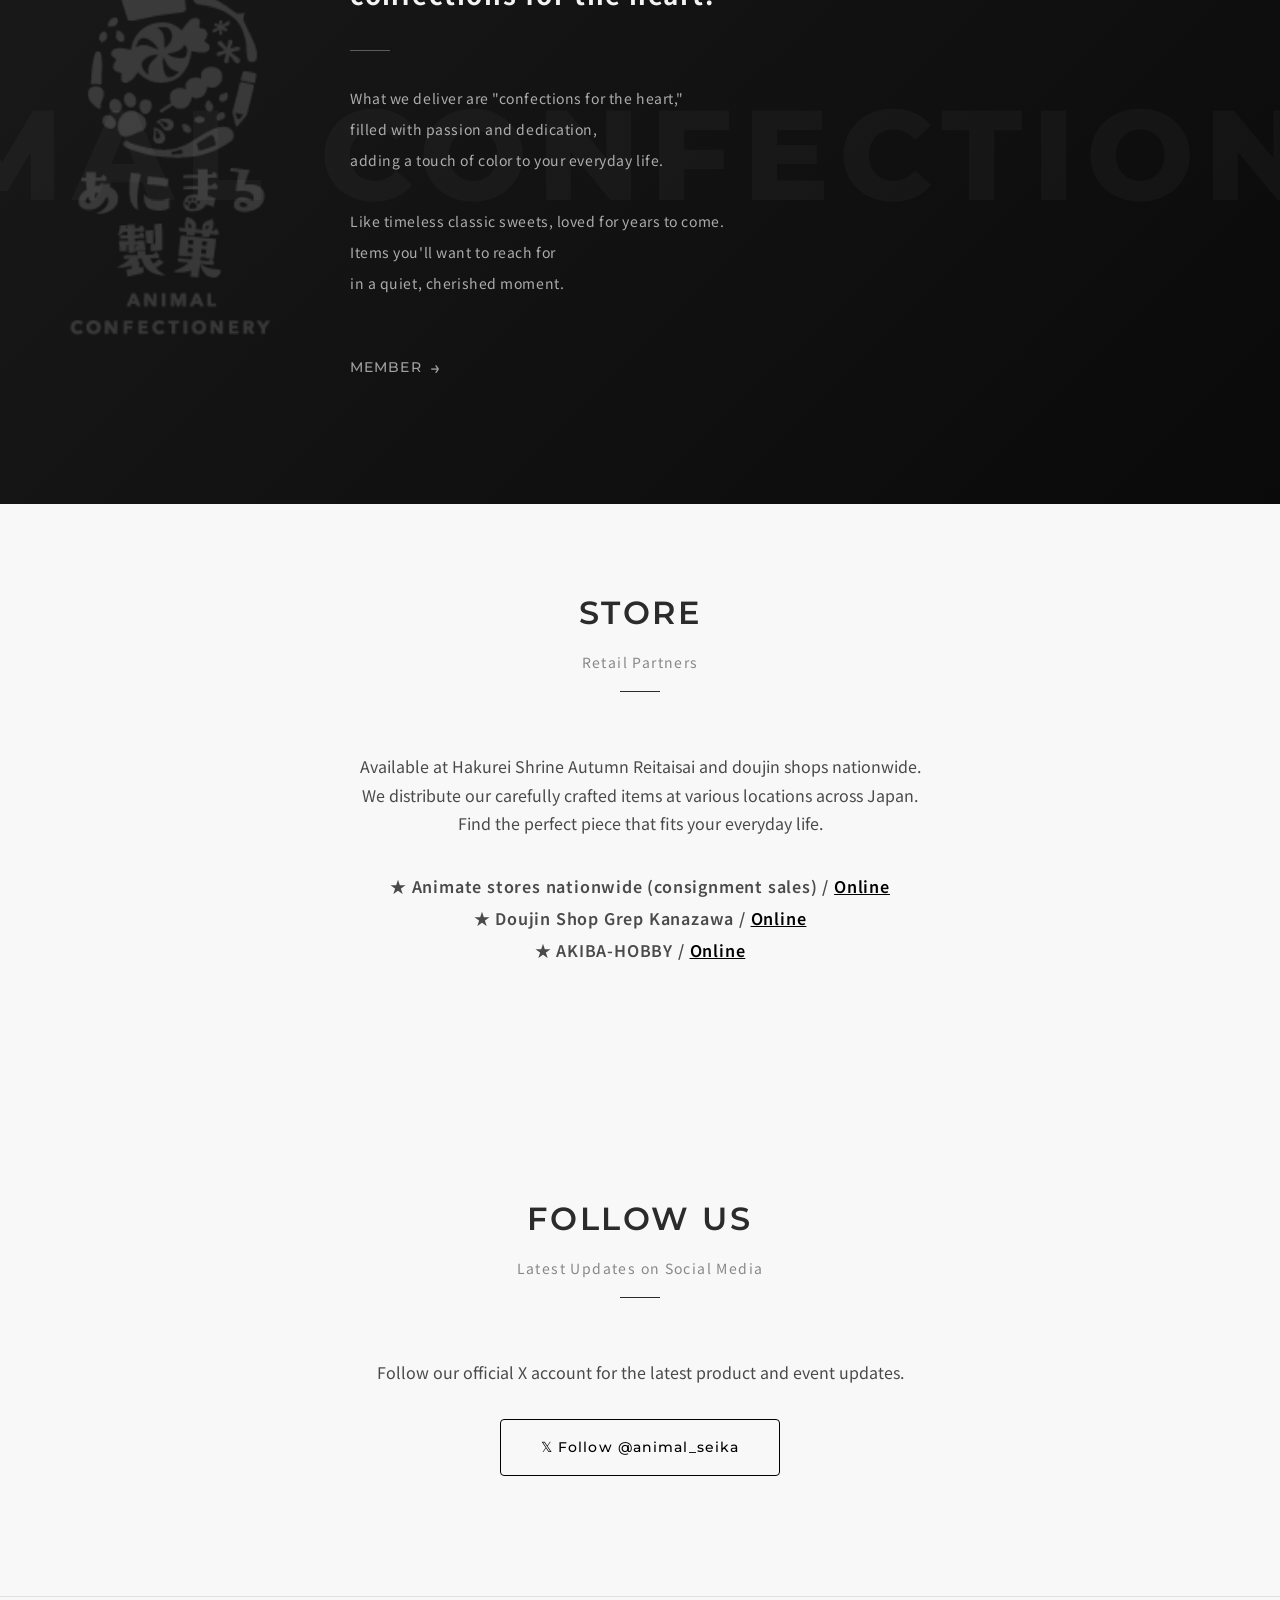
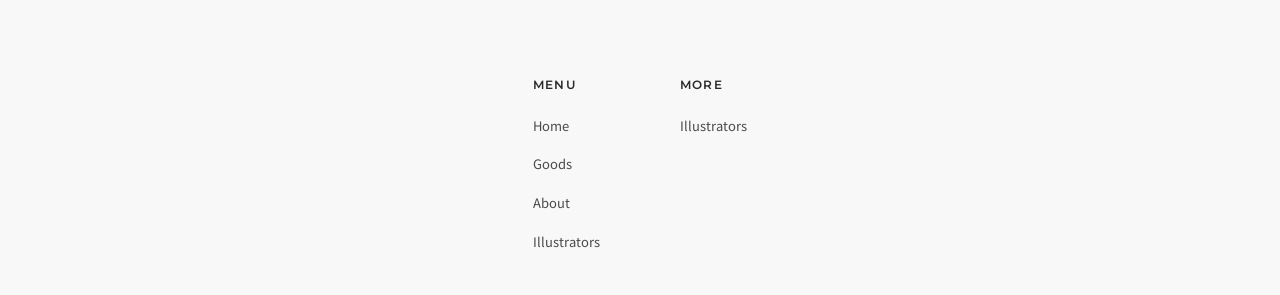
==== commit 3ea9b545: "TOPページのスケジュールおよび12月カレンダーにコミケ2日目（12/30）の予定を追加" ====
--- a/index.html
+++ b/index.html
@@ -291,7 +291,10 @@
                       <td style="color: #d32f2f; padding: 10px 4px;">27</td>
                       <td style="padding: 10px 4px;">28</td>
                       <td style="padding: 10px 4px;">29</td>
-                      <td style="padding: 10px 4px;">30</td>
+                      <td style="color: #d32f2f; padding: 10px 4px; position: relative;" title="コミケ2日目 東7ホール【Q-08a】">
+                        30
+                        <img src="rogo/アセット 4.png" alt="Event" style="position: absolute; bottom: 2px; right: 8px; width: 18px; height: 18px; opacity: 0.6; pointer-events: none;">
+                      </td>
                       <td style="padding: 10px 4px;">31</td>
                       <td></td>
                       <td></td>
@@ -390,9 +393,13 @@
                 <span style="position: absolute; left: 0; top: 3px; font-size: 12px; color: #333;">●</span>
                 <span data-i18n="home.topics.schedule.new1"><span style="font-weight: 600; color: #222;">11月頭</span> プライムキーチェーン新作5種</span>
               </li>
+              <li style="padding-left: 16px; position: relative; margin-bottom: 6px;">
+                <span style="position: absolute; left: 0; top: 3px; font-size: 12px; color: #333;">●</span>
+                <span data-i18n="home.topics.schedule.new2"><span style="font-weight: 600; color: #222;">12月末</span> シリアルカード第4弾</span>
+              </li>
               <li style="padding-left: 16px; position: relative;">
                 <span style="position: absolute; left: 0; top: 3px; font-size: 12px; color: #333;">●</span>
-                <span data-i18n="home.topics.schedule.new2"><span style="font-weight: 600; color: #222;">12月末</span> シリアルカード第4弾</span>
+                <span data-i18n="home.topics.schedule.event1"><span style="font-weight: 600; color: #222;">12/30（水）</span> コミケ2日目 東7ホール【Q-08a】</span>
               </li>
             </ul>
           </div>
@@ -585,6 +592,8 @@
             <li><a href="products.html" class="footer__nav-link">Goods</a></li>
             <li><a href="about.html" class="footer__nav-link">About</a></li>
 
+            <li><a href="illustrators.html" class="footer__nav-link">Illustrators</a></li>
+
           </ul>
         </div>
         <div>
@@ -610,4 +619,4 @@
   <script src="js/lang-switcher.js"></script>
 </body>
 
-</html>+</html>
